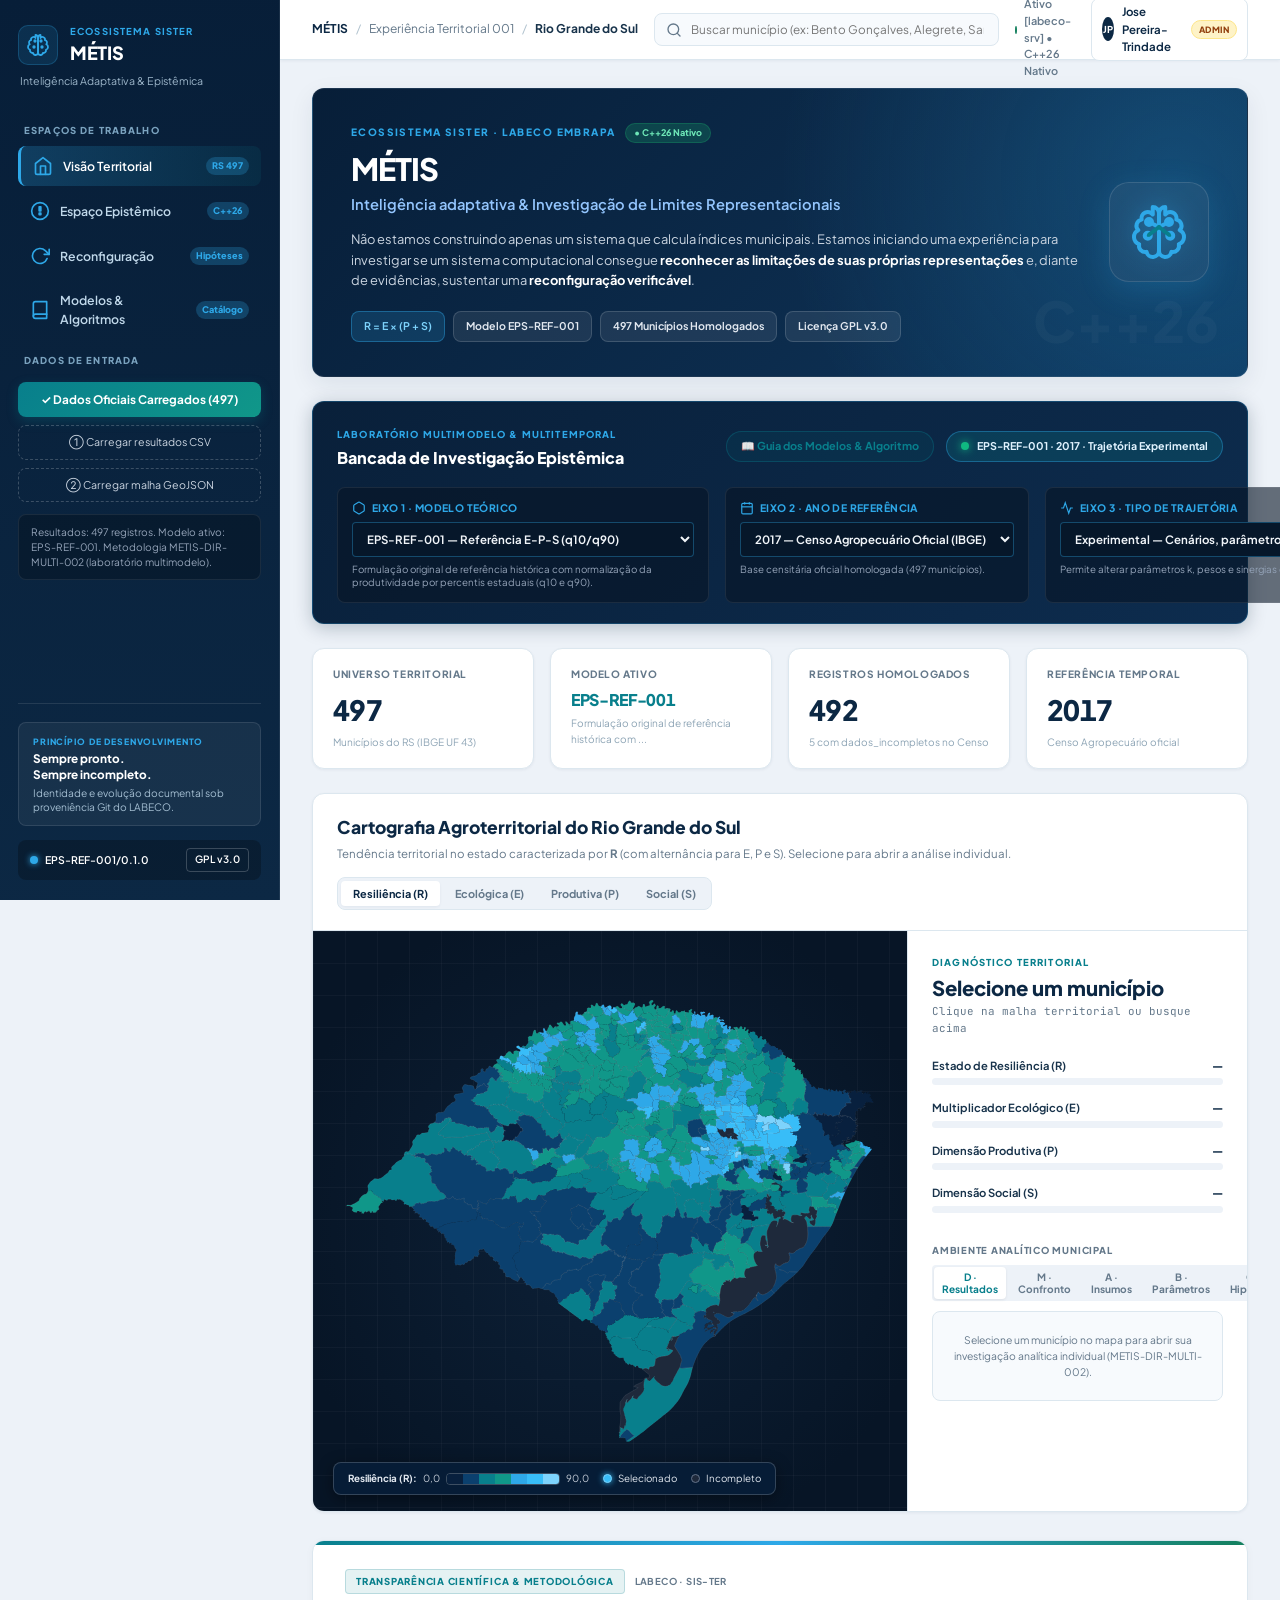
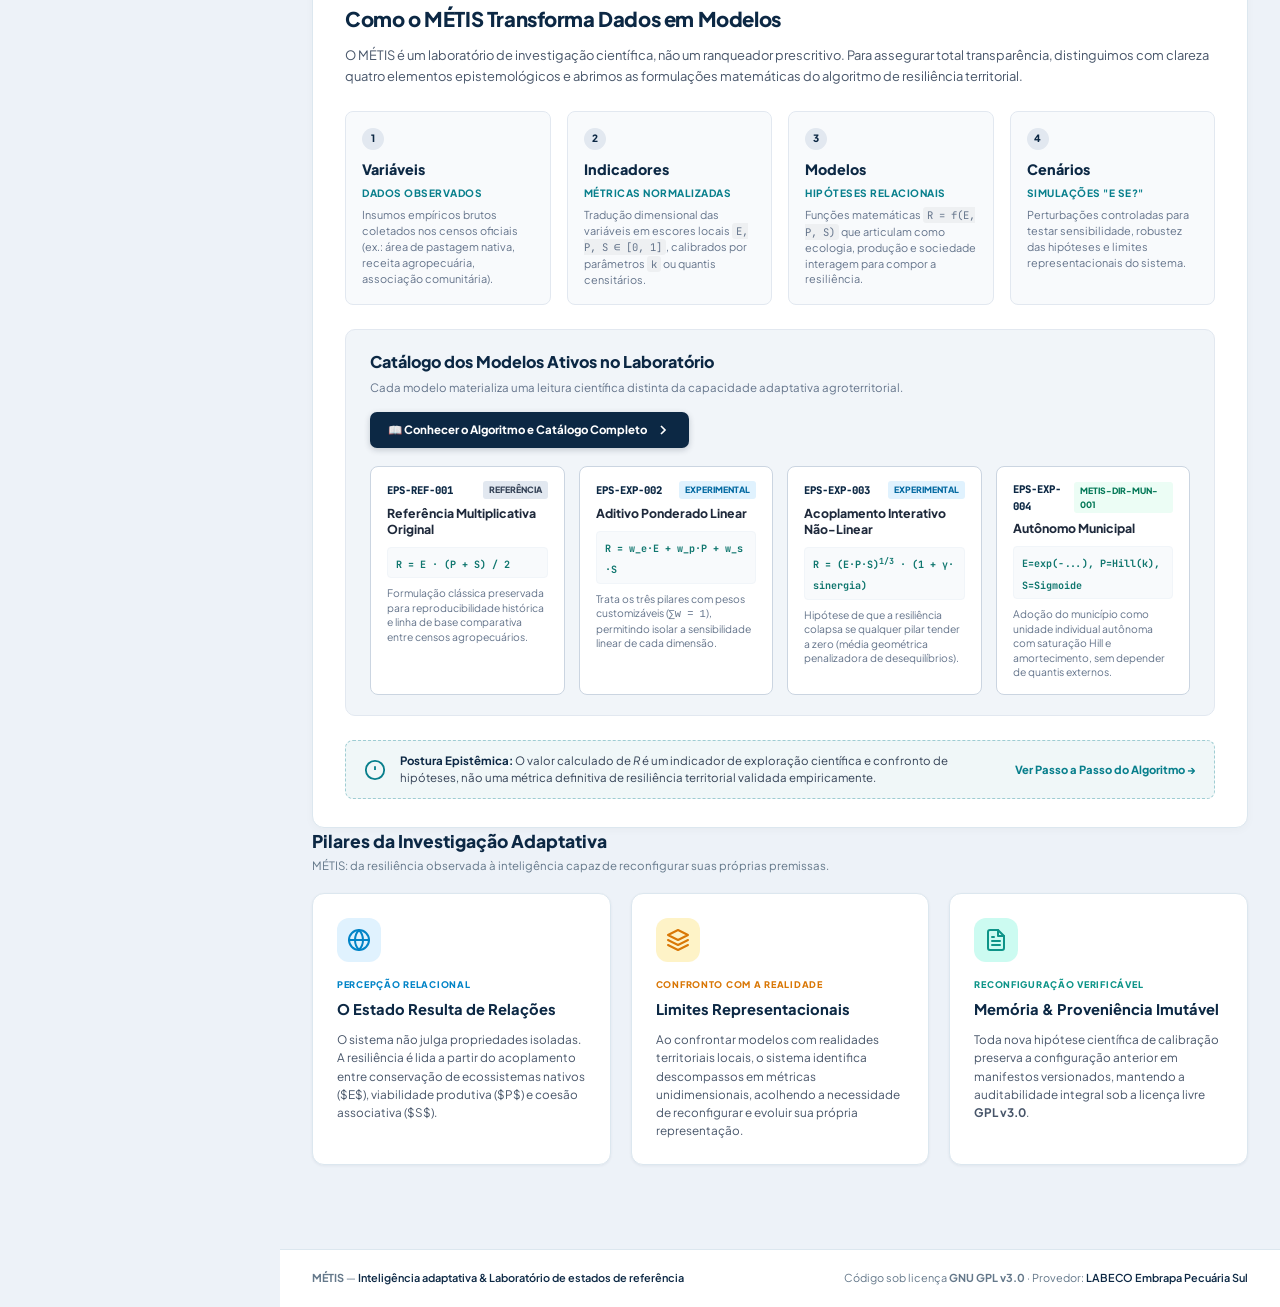
==== web/index.html @ dec1caca "feat(docs): adicionar pagina de transparencia algoritmica e card inferior de modelos" ====
<!doctype html>
<html lang="pt-BR">
<head>
  <meta charset="utf-8"/>
  <meta name="viewport" content="width=device-width, initial-scale=1"/>
  <meta name="theme-color" content="#071e38"/>
  <meta name="description" content="MÉTIS — Inteligência adaptativa: laboratório territorial e investigação de limites representacionais"/>
  <title>MÉTIS · Inteligência Adaptativa &amp; Laboratório Territorial</title>
  <link rel="stylesheet" href="style.css"/>
</head>
<body>
<div class="shell">
  <!-- SIDEBAR IDENTIDADE MORFO / SISTER-GIT -->
  <aside class="sidebar">
    <a class="brand" href="#/" aria-label="MÉTIS Início">
      <div class="brand-logo-wrap">
        <!-- ÍCONE CÉREBRO (BRAIN) -->
        <svg viewBox="0 0 24 24" fill="none" stroke="currentColor" stroke-width="1.8" stroke-linecap="round" stroke-linejoin="round" aria-hidden="true">
          <path d="M9.5 2A2.5 2.5 0 0 1 12 4.5v15a2.5 2.5 0 0 1-4.96.44 2.5 2.5 0 0 1-2.96-3.08 3 3 0 0 1-.34-5.58 2.5 2.5 0 0 1 1.32-4.24 2.5 2.5 0 0 1 4.44-2.04z"/>
          <path d="M14.5 2A2.5 2.5 0 0 0 12 4.5v15a2.5 2.5 0 0 0 4.96.44 2.5 2.5 0 0 0 2.96-3.08 3 3 0 0 0 .34-5.58 2.5 2.5 0 0 0-1.32-4.24 2.5 2.5 0 0 0-4.44-2.04z"/>
          <circle cx="9" cy="8" r="0.75" fill="currentColor"/>
          <circle cx="15" cy="8" r="0.75" fill="currentColor"/>
          <circle cx="8" cy="14" r="0.75" fill="currentColor"/>
          <circle cx="16" cy="14" r="0.75" fill="currentColor"/>
        </svg>
      </div>
      <div class="brand-words">
        <span>Ecossistema SisTer</span>
        <strong>MÉTIS</strong>
      </div>
    </a>
    <p class="sidebar-subtitle">Inteligência Adaptativa &amp; Epistêmica</p>

    <div class="navlabel">ESPAÇOS DE TRABALHO</div>
    <nav id="sidebarNav" aria-label="Navegação">
      <a class="nav-item active" href="#inicio">
        <span class="navico">
          <svg viewBox="0 0 24 24" fill="none" stroke="currentColor" stroke-width="2" stroke-linecap="round" stroke-linejoin="round">
            <path d="M3 9l9-7 9 7v11a2 2 0 0 1-2 2H5a2 2 0 0 1-2-2z"/>
            <polyline points="9 22 9 12 15 12 15 22"/>
          </svg>
        </span>
        <span class="navtxt">Visão Territorial</span>
        <span class="navtag">RS 497</span>
      </a>
      <a class="nav-item" href="#pilares">
        <span class="navico">
          <svg viewBox="0 0 24 24" fill="none" stroke="currentColor" stroke-width="2" stroke-linecap="round" stroke-linejoin="round">
            <path d="M12 2a10 10 0 1 0 10 10A10 10 0 0 0 12 2zm1 14.5h-2v-2h2zm0-4.5h-2V7h2z"/>
          </svg>
        </span>
        <span class="navtxt">Espaço Epistêmico</span>
        <span class="navtag">C++26</span>
      </a>
      <a class="nav-item" href="#reconfiguracao">
        <span class="navico">
          <svg viewBox="0 0 24 24" fill="none" stroke="currentColor" stroke-width="2" stroke-linecap="round" stroke-linejoin="round">
            <polyline points="23 4 23 10 17 10"/>
            <path d="M20.49 15a9 9 0 1 1-2.12-9.36L23 10"/>
          </svg>
        </span>
        <span class="navtxt">Reconfiguração</span>
        <span class="navtag">Hipóteses</span>
      </a>
      <a class="nav-item" href="modelos.html">
        <span class="navico">
          <svg viewBox="0 0 24 24" fill="none" stroke="currentColor" stroke-width="2" stroke-linecap="round" stroke-linejoin="round">
            <path d="M4 19.5A2.5 2.5 0 0 1 6.5 17H20"/>
            <path d="M6.5 2H20v20H6.5A2.5 2.5 0 0 1 4 19.5v-15A2.5 2.5 0 0 1 6.5 2z"/>
          </svg>
        </span>
        <span class="navtxt">Modelos &amp; Algoritmos</span>
        <span class="navtag">Catálogo</span>
      </a>
    </nav>

    <div class="navlabel">DADOS DE ENTRADA</div>
    <div class="sidebar-data-actions">
      <button id="btn-quick-load" class="btn-sidebar-quick" type="button">
        ⚡ Carregar dados oficiais (RS 497)
      </button>
      <label class="file-upload-btn" for="file-scores">
        ① Carregar resultados CSV
        <input id="file-scores" type="file" accept=".csv,text/csv"/>
      </label>
      <label class="file-upload-btn" for="file-geo">
        ② Carregar malha GeoJSON
        <input id="file-geo" type="file" accept=".geojson,.json,application/json"/>
      </label>
      <div class="source-status-box" id="source-state">
        Aguardando carregamento de dados...
      </div>
    </div>

    <div class="sidebar-bottom">
      <div class="side-note">
        <small>PRINCÍPIO DE DESENVOLVIMENTO</small>
        <strong>Sempre pronto.<br>Sempre incompleto.</strong>
        <p>Identidade e evolução documental sob proveniência Git do LABECO.</p>
      </div>

      <div class="sidebar-auth">
        <div class="auth-badge-status">
          <span class="dot-auth"></span>
          <span>EPS-REF-001/0.1.0</span>
        </div>
        <span class="btn-auth-action">GPL v3.0</span>
      </div>
    </div>
  </aside>

  <!-- WORKSPACE PRINCIPAL -->
  <div class="workspace">
    <!-- TOPBAR ESTILO SISTER-GIT -->
    <header class="topbar">
      <div class="crumb">
        <span class="crumb-root">MÉTIS</span>
        <span class="crumb-slash">/</span>
        <span>Experiência Territorial 001</span>
        <span class="crumb-slash">/</span>
        <strong>Rio Grande do Sul</strong>
      </div>

      <div class="topbar-search">
        <span class="search-icon">
          <svg viewBox="0 0 24 24" width="16" height="16" fill="none" stroke="currentColor" stroke-width="2" stroke-linecap="round" stroke-linejoin="round">
            <circle cx="11" cy="11" r="8"/>
            <line x1="21" y1="21" x2="16.65" y2="16.65"/>
          </svg>
        </span>
        <input type="text" id="search-input" placeholder="Buscar município (ex: Bento Gonçalves, Alegrete, Santa Maria)..." autocomplete="off"/>
      </div>

      <div class="topbar-right">
        <div class="top-status">
          <span class="status-pulse"></span>
          <span>Servidor Ativo [labeco-srv] • C++26 Nativo</span>
        </div>

        <div class="user-badge-top">
          <span class="user-avatar-tiny">JP</span>
          <span class="topbar-user-name">Jose Pereira-Trindade</span>
          <span class="user-role-pill">ADMIN</span>
        </div>
      </div>
    </header>

    <!-- CONTEÚDO PRINCIPAL -->
    <main id="app">
      <!-- HERO BANNER SISTER-GIT -->
      <section class="hero-editorial">
        <div class="hero-left">
          <div class="hero-kicker-bar">
            <span class="hero-kicker">ECOSSISTEMA SISTER · LABECO EMBRAPA</span>
            <span class="hero-tag">• C++26 Nativo</span>
          </div>
          <h1 class="hero-title">MÉTIS</h1>
          <div class="hero-subtitle">Inteligência adaptativa &amp; Investigação de Limites Representacionais</div>
          <p class="hero-desc">
            Não estamos construindo apenas um sistema que calcula índices municipais. Estamos iniciando uma experiência para investigar se um sistema computacional consegue <strong>reconhecer as limitações de suas próprias representações</strong> e, diante de evidências, sustentar uma <strong>reconfiguração verificável</strong>.
          </p>
          <div class="hero-pills">
            <span class="hero-pill accent">R = E × (P + S)</span>
            <span class="hero-pill">Modelo EPS-REF-001</span>
            <span class="hero-pill">497 Municípios Homologados</span>
            <span class="hero-pill">Licença GPL v3.0</span>
          </div>
        </div>

        <!-- GRÁFICO CÉREBRO GLOW -->
        <div class="hero-right-brain" title="MÉTIS: Inteligência prática e adaptativa">
          <svg viewBox="0 0 24 24" fill="none" stroke="currentColor" stroke-width="1.6" stroke-linecap="round" stroke-linejoin="round">
            <path d="M9.5 2A2.5 2.5 0 0 1 12 4.5v15a2.5 2.5 0 0 1-4.96.44 2.5 2.5 0 0 1-2.96-3.08 3 3 0 0 1-.34-5.58 2.5 2.5 0 0 1 1.32-4.24 2.5 2.5 0 0 1 4.44-2.04z"/>
            <path d="M14.5 2A2.5 2.5 0 0 0 12 4.5v15a2.5 2.5 0 0 0 4.96.44 2.5 2.5 0 0 0 2.96-3.08 3 3 0 0 0 .34-5.58 2.5 2.5 0 0 0-1.32-4.24 2.5 2.5 0 0 0-4.44-2.04z"/>
            <circle cx="8" cy="8" r="1.2" fill="#2ea8e8"/>
            <circle cx="16" cy="8" r="1.2" fill="#2ea8e8"/>
            <circle cx="7.5" cy="13.5" r="1.2" fill="#087f8c"/>
            <circle cx="16.5" cy="13.5" r="1.2" fill="#087f8c"/>
            <line x1="8" y1="8" x2="12" y2="10" stroke="#2ea8e8" stroke-dasharray="1 1"/>
            <line x1="16" y1="8" x2="12" y2="10" stroke="#2ea8e8" stroke-dasharray="1 1"/>
            <line x1="12" y1="10" x2="7.5" y2="13.5" stroke="#087f8c" stroke-dasharray="1 1"/>
            <line x1="12" y1="10" x2="16.5" y2="13.5" stroke="#087f8c" stroke-dasharray="1 1"/>
          </svg>
        </div>
      </section>

      <!-- BANCADA EPISTÊMICA TRIAXIAL (METIS-DIR-MULTI-002) -->
      <section class="triaxial-bench-card" aria-label="Controles Epistêmicos do Laboratório">
        <div class="triaxial-header">
          <div class="triaxial-titles">
            <span class="triaxial-kicker">LABORATÓRIO MULTIMODELO &amp; MULTITEMPORAL</span>
            <h3>Bancada de Investigação Epistêmica</h3>
          </div>
          <div class="triaxial-header-actions">
            <a href="modelos.html" class="triaxial-model-link" title="Consultar formulação matemática e hipóteses detalhadas dos modelos">
              <span>📖 Guia dos Modelos &amp; Algoritmo</span>
            </a>
            <div class="active-config-pill" id="active-config-badge">
              <span class="pulse-green"></span>
              <strong id="badge-config-summary">EPS-REF-001 · 2017 · Trajetória Experimental</strong>
            </div>
          </div>
        </div>

        <div class="triaxial-controls-grid">
          <!-- EIXO 1: MODELO -->
          <div class="triaxial-field">
            <label for="select-model" class="triaxial-label">
              <svg width="14" height="14" viewBox="0 0 24 24" fill="none" stroke="currentColor" stroke-width="2"><path d="M21 16V8a2 2 0 0 0-1-1.73l-7-4a2 2 0 0 0-2 0l-7 4A2 2 0 0 0 3 8v8a2 2 0 0 0 1 1.73l7 4a2 2 0 0 0 2 0l7-4A2 2 0 0 0 21 16z"/></svg>
              <span>Eixo 1 · Modelo Teórico</span>
            </label>
            <select id="select-model" class="triaxial-select">
              <option value="EPS-REF-001" selected>EPS-REF-001 — Referência E-P-S (q10/q90)</option>
              <option value="EPS-EXP-002">EPS-EXP-002 — Aditivo Ponderado Linear</option>
              <option value="EPS-EXP-003">EPS-EXP-003 — Interativo (Acoplamento Não-Linear)</option>
              <option value="EPS-EXP-004">EPS-EXP-004 — Autônomo Municipal (DIR-MUN-001)</option>
            </select>
            <span class="triaxial-hint" id="model-hypothesis-hint">Formulação original E–P–S preservada para reprodução e confronto.</span>
          </div>

          <!-- EIXO 2: ANO -->
          <div class="triaxial-field">
            <label for="select-year" class="triaxial-label">
              <svg width="14" height="14" viewBox="0 0 24 24" fill="none" stroke="currentColor" stroke-width="2"><rect x="3" y="4" width="18" height="18" rx="2" ry="2"/><line x1="16" y1="2" x2="16" y2="6"/><line x1="8" y1="2" x2="8" y2="6"/><line x1="3" y1="10" x2="21" y2="10"/></svg>
              <span>Eixo 2 · Ano de Referência</span>
            </label>
            <select id="select-year" class="triaxial-select">
              <option value="2017" selected>2017 — Censo Agropecuário Oficial (IBGE)</option>
              <option value="2006" disabled>2006 — Série Histórica (Em homologação)</option>
            </select>
            <span class="triaxial-hint">Base censitária oficial homologada (497 municípios).</span>
          </div>

          <!-- EIXO 3: TRAJETÓRIA -->
          <div class="triaxial-field">
            <label for="select-trajectory" class="triaxial-label">
              <svg width="14" height="14" viewBox="0 0 24 24" fill="none" stroke="currentColor" stroke-width="2"><polyline points="22 12 18 12 15 21 9 3 6 12 2 12"/></svg>
              <span>Eixo 3 · Tipo de Trajetória</span>
            </label>
            <select id="select-trajectory" class="triaxial-select">
              <option value="experimental" selected>Experimental — Cenários, parâmetros e sensibilidade</option>
              <option value="historica">Histórica — Leitura estrita de dados consolidados</option>
            </select>
            <span class="triaxial-hint" id="trajectory-hint">Permite alterar parâmetros k, pesos e sinergias em tempo real.</span>
          </div>
        </div>
      </section>

      <!-- STAT CARDS (METIS-DIR-MULTI-002) -->
      <section class="statgrid" aria-label="Indicadores metodológicos gerais">
        <article class="stat-card">
          <span class="stat-card-label">Universo Territorial</span>
          <strong class="stat-card-value" id="metric-total">497</strong>
          <span class="stat-card-meta">Municípios do RS (IBGE UF 43)</span>
        </article>
        <article class="stat-card">
          <span class="stat-card-label">Modelo Ativo</span>
          <strong class="stat-card-value" id="metric-unit" style="color: var(--teal); font-size: 1.15rem;">EPS-REF-001</strong>
          <span class="stat-card-meta" id="metric-model-sub">Referência histórica E-P-S</span>
        </article>
        <article class="stat-card">
          <span class="stat-card-label">Registros Homologados</span>
          <strong class="stat-card-value" id="metric-valid">492</strong>
          <span class="stat-card-meta">5 com dados_incompletos no Censo</span>
        </article>
        <article class="stat-card">
          <span class="stat-card-label">Referência Temporal</span>
          <strong class="stat-card-value" id="metric-year">2017</strong>
          <span class="stat-card-meta">Censo Agropecuário oficial</span>
        </article>
      </section>

      <!-- CARTOGRAFIA E DETALHAMENTO -->
      <section class="cartography-card" id="inicio">
        <div class="card-header-bar">
          <div class="card-header-titles">
            <h2>Cartografia Agroterritorial do Rio Grande do Sul</h2>
            <p>Tendência territorial no estado caracterizada por <strong>R</strong> (com alternância para E, P e S). Selecione para abrir a análise individual.</p>
          </div>
          <div class="layer-buttons" role="group" aria-label="Camada territorial de tendência">
            <button class="layer-btn selected" data-layer="resiliencia" title="Estado de Resiliência Experimental R = E(P+S)">Resiliência (R)</button>
            <button class="layer-btn" data-layer="ecologica" title="Multiplicador Ecológico E">Ecológica (E)</button>
            <button class="layer-btn" data-layer="produtiva" title="Densidade Produtiva P(k)">Produtiva (P)</button>
            <button class="layer-btn" data-layer="social" title="Dimensão Social S">Social (S)</button>
          </div>
        </div>

        <div class="cartography-body">
          <div class="map-view-container">
            <button id="btn-reset-zoom" class="map-reset-zoom-btn" style="display: none;" title="Restaurar visão estadual do Rio Grande do Sul">
              <svg viewBox="0 0 24 24" width="14" height="14" fill="none" stroke="currentColor" stroke-width="2.2" stroke-linecap="round" stroke-linejoin="round" aria-hidden="true">
                <polyline points="1 4 1 10 7 10"></polyline>
                <path d="M3.51 15a9 9 0 1 0 2.13-9.36L1 10"></path>
              </svg>
              <span>↺ Visão Estadual</span>
            </button>
            <svg id="map" viewBox="0 0 740 590" preserveAspectRatio="xMidYMid meet" aria-label="Mapa dos municípios do RS"></svg>
            <div id="map-placeholder" class="map-empty-state">
              <svg viewBox="0 0 24 24" fill="none" stroke="currentColor" stroke-width="1.5">
                <polygon points="1 6 1 22 8 18 16 22 23 18 23 2 16 6 8 2 1 6"/>
                <line x1="8" y1="2" x2="8" y2="18"/>
                <line x1="16" y1="6" x2="16" y2="22"/>
              </svg>
              <strong>Carregando malha territorial...</strong>
              <span>Clique no botão lateral para carregar os 497 municípios.</span>
            </div>
            <div class="map-legend-overlay" id="legend"></div>
          </div>

          <!-- DETALHAMENTO LATERAL -->
          <aside class="municipio-side-panel">
            <div class="side-panel-eyebrow">DIAGNÓSTICO TERRITORIAL</div>
            <h3 class="side-panel-name" id="detail-name">Selecione um município</h3>
            <div class="side-panel-code" id="detail-code">Clique na malha territorial ou busque acima</div>
            <div id="status-alert" class="status-alert" style="display: none;"></div>

            <div class="breakdown-list" id="breakdown-list">
              <div class="breakdown-item">
                <div class="breakdown-item-header">
                  <span class="breakdown-item-label">Estado de Resiliência (R)</span>
                  <span class="breakdown-item-val" id="detail-r">—</span>
                </div>
                <div class="breakdown-bar">
                  <div class="breakdown-bar-fill" id="bar-r" style="width: 0%; background: #087f8c;"></div>
                </div>
              </div>

              <div class="breakdown-item">
                <div class="breakdown-item-header">
                  <span class="breakdown-item-label">Multiplicador Ecológico (E)</span>
                  <span class="breakdown-item-val" id="detail-e">—</span>
                </div>
                <div class="breakdown-bar">
                  <div class="breakdown-bar-fill" id="bar-e" style="width: 0%; background: #14805e;"></div>
                </div>
              </div>

              <div class="breakdown-item">
                <div class="breakdown-item-header">
                  <span class="breakdown-item-label">Dimensão Produtiva (P)</span>
                  <span class="breakdown-item-val" id="detail-p">—</span>
                </div>
                <div class="breakdown-bar">
                  <div class="breakdown-bar-fill" id="bar-p" style="width: 0%; background: #f59e0b;"></div>
                </div>
              </div>

              <div class="breakdown-item">
                <div class="breakdown-item-header">
                  <span class="breakdown-item-label">Dimensão Social (S)</span>
                  <span class="breakdown-item-val" id="detail-s">—</span>
                </div>
                <div class="breakdown-bar">
                  <div class="breakdown-bar-fill" id="bar-s" style="width: 0%; background: #2ea8e8;"></div>
                </div>
              </div>
            </div>

            <!-- AMBIENTE ANALÍTICO MUNICIPAL EM 4 ÁREAS (METIS-DIR-MUN-001) -->
            <div class="comp-section">
              <div class="comp-section-header">
                <span class="comp-section-title">AMBIENTE ANALÍTICO MUNICIPAL</span>
                <div class="comp-tabs" id="comp-tabs">
                  <button class="comp-tab-btn active" data-area="D" title="Área D: Resultados e Decomposição">D · Resultados</button>
                  <button class="comp-tab-btn" data-area="M" title="Confronto Direto de Modelos para o Município">M · Confronto</button>
                  <button class="comp-tab-btn" data-area="A" title="Área A: Observações do Município">A · Insumos</button>
                  <button class="comp-tab-btn" data-area="B" title="Área B: Parametrização Experimental">B · Parâmetros</button>
                  <button class="comp-tab-btn" data-area="C" title="Área C: Hipótese Relacional">C · Hipótese</button>
                </div>
              </div>

              <div id="comp-detail-box" class="comp-detail-box">
                <p class="comp-empty-hint">Selecione um município no mapa para abrir sua investigação analítica individual (METIS-DIR-MUN-001).</p>
              </div>
            </div>
          </aside>
        </div>
      </section>

      <!-- CARD INFERIOR: TRANSPARÊNCIA DOS MODELOS E DO ALGORITMO -->
      <section class="transparency-card" id="modelos-algoritmo" aria-label="Transparência Metodológica e Algorítmica">
        <div class="transparency-header">
          <div class="transparency-kicker-row">
            <span class="transparency-badge">TRANSPARÊNCIA CIENTÍFICA &amp; METODOLÓGICA</span>
            <span class="transparency-tag">LABECO · SIS-TER</span>
          </div>
          <h2 class="transparency-title">Como o MÉTIS Transforma Dados em Modelos</h2>
          <p class="transparency-desc">
            O MÉTIS é um laboratório de investigação científica, não um ranqueador prescritivo. Para assegurar total transparência, distinguimos com clareza quatro elementos epistemológicos e abrimos as formulações matemáticas do algoritmo de resiliência territorial.
          </p>
        </div>

        <!-- OS 4 ELEMENTOS CONCEITUAIS -->
        <div class="transparency-four-elements">
          <div class="elem-box">
            <span class="elem-num">1</span>
            <strong class="elem-name">Variáveis</strong>
            <span class="elem-role">Dados Observados</span>
            <p>Insumos empíricos brutos coletados nos censos oficiais (ex.: área de pastagem nativa, receita agropecuária, associação comunitária).</p>
          </div>
          <div class="elem-box">
            <span class="elem-num">2</span>
            <strong class="elem-name">Indicadores</strong>
            <span class="elem-role">Métricas Normalizadas</span>
            <p>Tradução dimensional das variáveis em escores locais <code>E, P, S ∈ [0, 1]</code>, calibrados por parâmetros <code>k</code> ou quantis censitários.</p>
          </div>
          <div class="elem-box">
            <span class="elem-num">3</span>
            <strong class="elem-name">Modelos</strong>
            <span class="elem-role">Hipóteses Relacionais</span>
            <p>Funções matemáticas <code>R = f(E, P, S)</code> que articulam como ecologia, produção e sociedade interagem para compor a resiliência.</p>
          </div>
          <div class="elem-box">
            <span class="elem-num">4</span>
            <strong class="elem-name">Cenários</strong>
            <span class="elem-role">Simulações "E Se?"</span>
            <p>Perturbações controladas para testar sensibilidade, robustez das hipóteses e limites representacionais do sistema.</p>
          </div>
        </div>

        <!-- RESUMO DOS 4 MODELOS DISPONÍVEIS -->
        <div class="transparency-models-overview">
          <div class="overview-head">
            <div>
              <h3>Catálogo dos Modelos Ativos no Laboratório</h3>
              <p>Cada modelo materializa uma leitura científica distinta da capacidade adaptativa agroterritorial.</p>
            </div>
            <a href="modelos.html" class="btn-goto-models">
              <span>📖 Conhecer o Algoritmo e Catálogo Completo</span>
              <svg width="16" height="16" viewBox="0 0 24 24" fill="none" stroke="currentColor" stroke-width="2.5"><polyline points="9 18 15 12 9 6"/></svg>
            </a>
          </div>

          <div class="models-mini-grid">
            <div class="mini-model-card">
              <div class="mini-model-header">
                <span class="mini-model-code">EPS-REF-001</span>
                <span class="mini-model-badge ref">Referência</span>
              </div>
              <h4>Referência Multiplicativa Original</h4>
              <div class="mini-model-formula"><code>R = E · (P + S) / 2</code></div>
              <p>Formulação clássica preservada para reproducibilidade histórica e linha de base comparativa entre censos agropecuários.</p>
            </div>

            <div class="mini-model-card">
              <div class="mini-model-header">
                <span class="mini-model-code">EPS-EXP-002</span>
                <span class="mini-model-badge exp">Experimental</span>
              </div>
              <h4>Aditivo Ponderado Linear</h4>
              <div class="mini-model-formula"><code>R = w_e·E + w_p·P + w_s·S</code></div>
              <p>Trata os três pilares com pesos customizáveis (<code>∑w = 1</code>), permitindo isolar a sensibilidade linear de cada dimensão.</p>
            </div>

            <div class="mini-model-card">
              <div class="mini-model-header">
                <span class="mini-model-code">EPS-EXP-003</span>
                <span class="mini-model-badge exp">Experimental</span>
              </div>
              <h4>Acoplamento Interativo Não-Linear</h4>
              <div class="mini-model-formula"><code>R = (E·P·S)<sup>1/3</sup> · (1 + γ·sinergia)</code></div>
              <p>Hipótese de que a resiliência colapsa se qualquer pilar tender a zero (média geométrica penalizadora de desequilíbrios).</p>
            </div>

            <div class="mini-model-card">
              <div class="mini-model-header">
                <span class="mini-model-code">EPS-EXP-004</span>
                <span class="mini-model-badge mun">METIS-DIR-MUN-001</span>
              </div>
              <h4>Autônomo Municipal</h4>
              <div class="mini-model-formula"><code>E=exp(-...), P=Hill(k), S=Sigmoide</code></div>
              <p>Adoção do município como unidade individual autônoma com saturação Hill e amortecimento, sem depender de quantis externos.</p>
            </div>
          </div>
        </div>

        <div class="transparency-footer-banner">
          <div class="banner-icon">
            <svg width="22" height="22" viewBox="0 0 24 24" fill="none" stroke="currentColor" stroke-width="2"><circle cx="12" cy="12" r="10"/><line x1="12" y1="8" x2="12" y2="12"/><line x1="12" y1="16" x2="12.01" y2="16"/></svg>
          </div>
          <div class="banner-text">
            <strong>Postura Epistêmica:</strong> O valor calculado de <em>R</em> é um indicador de exploração científica e confronto de hipóteses, não uma métrica definitiva de resiliência territorial validada empiricamente.
          </div>
          <a href="modelos.html#algoritmo" class="banner-action-link">Ver Passo a Passo do Algoritmo →</a>
        </div>
      </section>

      <!-- PILARES DO MÉTIS (ESTILO SISTER-GIT) -->
      <section id="pilares">
        <div class="section-head-bar">
          <div>
            <h2 class="section-title">Pilares da Investigação Adaptativa</h2>
            <p class="section-sub">MÉTIS: da resiliência observada à inteligência capaz de reconfigurar suas próprias premissas.</p>
          </div>
        </div>

        <div class="pillars-grid">
          <article class="pillar-card">
            <div class="pillar-icon-box blue">
              <svg viewBox="0 0 24 24" fill="none" stroke="currentColor" stroke-width="2" stroke-linecap="round" stroke-linejoin="round">
                <circle cx="12" cy="12" r="10"/>
                <path d="M12 2a14.5 14.5 0 0 0 0 20 14.5 14.5 0 0 0 0-20"/>
                <path d="M2 12h20"/>
              </svg>
            </div>
            <div class="pillar-tag blue">PERCEPÇÃO RELACIONAL</div>
            <h3>O Estado Resulta de Relações</h3>
            <p>
              O sistema não julga propriedades isoladas. A resiliência é lida a partir do acoplamento entre conservação de ecossistemas nativos ($E$), viabilidade produtiva ($P$) e coesão associativa ($S$).
            </p>
          </article>

          <article class="pillar-card" id="reconfiguracao">
            <div class="pillar-icon-box amber">
              <svg viewBox="0 0 24 24" fill="none" stroke="currentColor" stroke-width="2" stroke-linecap="round" stroke-linejoin="round">
                <polygon points="12 2 2 7 12 12 22 7 12 2"/>
                <polyline points="2 17 12 22 22 17"/>
                <polyline points="2 12 12 17 22 12"/>
              </svg>
            </div>
            <div class="pillar-tag amber">CONFRONTO COM A REALIDADE</div>
            <h3>Limites Representacionais</h3>
            <p>
              Ao confrontar modelos com realidades territoriais locais, o sistema identifica descompassos em métricas unidimensionais, acolhendo a necessidade de reconfigurar e evoluir sua própria representação.
            </p>
          </article>

          <article class="pillar-card">
            <div class="pillar-icon-box teal">
              <svg viewBox="0 0 24 24" fill="none" stroke="currentColor" stroke-width="2" stroke-linecap="round" stroke-linejoin="round">
                <path d="M14 2H6a2 2 0 0 0-2 2v16a2 2 0 0 0 2 2h12a2 2 0 0 0 2-2V8z"/>
                <polyline points="14 2 14 8 20 8"/>
                <line x1="16" y1="13" x2="8" y2="13"/>
                <line x1="16" y1="17" x2="8" y2="17"/>
                <polyline points="10 9 9 9 8 9"/>
              </svg>
            </div>
            <div class="pillar-tag teal">RECONFIGURAÇÃO VERIFICÁVEL</div>
            <h3>Memória &amp; Proveniência Imutável</h3>
            <p>
              Toda nova hipótese científica de calibração preserva a configuração anterior em manifestos versionados, mantendo a auditabilidade integral sob a licença livre <strong>GPL v3.0</strong>.
            </p>
          </article>
        </div>
      </section>
    </main>

    <!-- FOOTER SISTER-GIT -->
    <footer class="app-footer">
      <div>
        <strong>MÉTIS</strong> — <em>Inteligência adaptativa &amp; Laboratório de estados de referência</em>
      </div>
      <div>
        Código sob licença <strong>GNU GPL v3.0</strong> · Provedor: <em>LABECO Embrapa Pecuária Sul</em>
      </div>
    </footer>
  </div>
</div>

<script src="app.js"></script>
</body>
</html>
---- web/style.css ----
/* MÉTIS — Inteligência adaptativa | Identidade Visual SisTer-Git / MORFO */
@import url('https://fonts.googleapis.com/css2?family=Inter:wght@400;500;600;700&family=Plus+Jakarta+Sans:wght@500;600;700;800;900&family=JetBrains+Mono:wght@400;500;600&display=swap');

:root {
  --dark: #071e38;
  --navy: #0c2844;
  --navy-deep: #091a2f;
  --ink: #18334b;
  --muted: #64788a;
  --line: #dce7ef;
  --blue: #1a7dc4;
  --sky: #2ea8e8;
  --teal: #087f8c;
  --green: #14805e;
  --amber: #f59e0b;
  --bg: #edf2f8;
  --surface: #ffffff;
  --surface-alt: #f7fafd;
  --surface-hover: #f0f6fa;
  --shadow-sm: 0 1px 3px rgba(12, 40, 68, 0.06);
  --shadow-md: 0 8px 24px rgba(12, 40, 68, 0.08);
  --shadow-lg: 0 16px 40px rgba(7, 30, 56, 0.16);
  --font-sans: 'Plus Jakarta Sans', 'Inter', system-ui, -apple-system, sans-serif;
  --font-mono: 'JetBrains Mono', ui-monospace, SFMono-Regular, monospace;
  --radius-sm: 4px;
  --radius-md: 8px;
  --radius-lg: 12px;
  --radius-xl: 16px;
}

* {
  box-sizing: border-box;
}

html, body {
  margin: 0;
  padding: 0;
  background-color: var(--bg);
  color: var(--ink);
  font-family: var(--font-sans);
  font-size: 14px;
  line-height: 1.55;
  -webkit-font-smoothing: antialiased;
}

button, input, select, textarea {
  font-family: inherit;
  font-size: inherit;
}

a {
  color: var(--blue);
  text-decoration: none;
}
a:hover {
  text-decoration: underline;
}

/* SHELL E SIDEBAR */
.shell {
  display: grid;
  grid-template-columns: 280px minmax(0, 1fr);
  min-height: 100vh;
}

.sidebar {
  position: sticky;
  top: 0;
  height: 100vh;
  display: flex;
  flex-direction: column;
  padding: 24px 18px 20px;
  background: linear-gradient(175deg, var(--dark), var(--navy));
  color: #fff;
  overflow-y: auto;
  border-right: 1px solid rgba(255, 255, 255, 0.08);
  z-index: 40;
}

.brand {
  display: flex;
  align-items: center;
  gap: 12px;
  color: #fff;
  text-decoration: none;
  margin-bottom: 6px;
}
.brand:hover {
  text-decoration: none;
}

.brand-logo-wrap {
  width: 40px;
  height: 40px;
  border-radius: 10px;
  background: rgba(46, 168, 232, 0.12);
  border: 1px solid rgba(46, 168, 232, 0.25);
  display: flex;
  align-items: center;
  justify-content: center;
  color: var(--sky);
  flex-shrink: 0;
}
.brand-logo-wrap svg {
  width: 24px;
  height: 24px;
}

.brand-words {
  display: flex;
  flex-direction: column;
}
.brand-words span {
  font-size: 0.68rem;
  font-weight: 750;
  letter-spacing: 0.12em;
  text-transform: uppercase;
  color: var(--sky);
}
.brand-words strong {
  font-size: 1.3rem;
  font-weight: 850;
  letter-spacing: -0.02em;
  color: #fff;
}

.sidebar-subtitle {
  margin: 0 0 20px 0;
  font-size: 0.76rem;
  color: #9cb5c9;
  padding-left: 2px;
}

.navlabel {
  font-size: 0.68rem;
  letter-spacing: 0.12em;
  font-weight: 800;
  color: #7ba3bf;
  margin: 14px 6px 8px;
  text-transform: uppercase;
}

#sidebarNav {
  display: flex;
  flex-direction: column;
  gap: 5px;
}

.nav-item {
  display: flex;
  align-items: center;
  gap: 10px;
  padding: 10px 12px;
  color: #c0d8ea;
  border-radius: var(--radius-md);
  font-weight: 600;
  font-size: 0.88rem;
  transition: all 0.15s ease;
  cursor: pointer;
  border: none;
  background: transparent;
  width: 100%;
  text-align: left;
}
.nav-item:hover {
  background: rgba(255, 255, 255, 0.08);
  color: #fff;
  text-decoration: none;
}
.nav-item.active {
  background: linear-gradient(90deg, rgba(46, 168, 232, 0.22), rgba(8, 127, 140, 0.12));
  color: #fff;
  border-left: 3px solid var(--sky);
}

.navico {
  display: inline-flex;
  align-items: center;
  justify-content: center;
  width: 20px;
  height: 20px;
  flex-shrink: 0;
  color: var(--sky);
}
.navico svg {
  width: 100%;
  height: 100%;
}
.nav-item:hover .navico {
  color: #fff;
}
.nav-item.active .navico {
  color: var(--sky);
}

.navtxt {
  flex: 1;
}

.navtag {
  font-size: 0.65rem;
  font-weight: 800;
  background: rgba(46, 168, 232, 0.25);
  color: var(--sky);
  padding: 2px 6px;
  border-radius: 10px;
}

.sidebar-data-actions {
  display: flex;
  flex-direction: column;
  gap: 8px;
  margin-top: 6px;
}

.btn-sidebar-quick {
  width: 100%;
  display: flex;
  align-items: center;
  justify-content: center;
  gap: 8px;
  padding: 10px 14px;
  background: linear-gradient(135deg, var(--teal), #109789);
  color: #fff;
  border: none;
  border-radius: var(--radius-md);
  font-weight: 700;
  font-size: 0.84rem;
  box-shadow: 0 4px 12px rgba(8, 127, 140, 0.3);
  transition: transform 0.15s ease, box-shadow 0.15s ease;
  cursor: pointer;
}
.btn-sidebar-quick:hover {
  transform: translateY(-1px);
  box-shadow: 0 6px 16px rgba(8, 127, 140, 0.4);
}
.btn-sidebar-quick:disabled {
  opacity: 0.75;
  cursor: not-allowed;
  transform: none;
}

.file-upload-btn {
  display: block;
  padding: 8px 12px;
  border: 1px dashed rgba(255, 255, 255, 0.2);
  border-radius: var(--radius-md);
  font-size: 0.76rem;
  color: #cbd5e1;
  cursor: pointer;
  text-align: center;
  transition: all 0.15s ease;
}
.file-upload-btn:hover {
  background: rgba(255, 255, 255, 0.08);
  border-color: var(--sky);
  color: #fff;
}
.file-upload-btn input {
  position: absolute;
  opacity: 0;
  width: 1px;
  height: 1px;
}

.source-status-box {
  background: rgba(0, 0, 0, 0.25);
  border: 1px solid rgba(255, 255, 255, 0.08);
  border-radius: var(--radius-md);
  padding: 10px 12px;
  font-size: 0.73rem;
  color: #94a3b8;
  line-height: 1.45;
  margin-top: 4px;
}

.sidebar-bottom {
  margin-top: auto;
  padding-top: 18px;
  border-top: 1px solid rgba(255, 255, 255, 0.1);
}

.side-note {
  background: rgba(255, 255, 255, 0.05);
  border: 1px solid rgba(255, 255, 255, 0.1);
  border-radius: var(--radius-md);
  padding: 12px 14px;
  margin-bottom: 14px;
}
.side-note small {
  display: block;
  font-size: 0.62rem;
  font-weight: 800;
  letter-spacing: 0.1em;
  color: var(--sky);
  text-transform: uppercase;
}
.side-note strong {
  display: block;
  font-size: 0.84rem;
  font-weight: 750;
  color: #fff;
  margin: 3px 0 4px;
  line-height: 1.3;
}
.side-note p {
  margin: 0;
  font-size: 0.73rem;
  color: #a4bed2;
  line-height: 1.35;
}

.sidebar-auth {
  display: flex;
  align-items: center;
  justify-content: space-between;
  gap: 8px;
  background: rgba(0, 0, 0, 0.25);
  border-radius: var(--radius-md);
  padding: 8px 12px;
}
.auth-badge-status {
  display: flex;
  align-items: center;
  gap: 7px;
  font-size: 0.75rem;
  font-weight: 600;
}
.dot-auth {
  width: 8px;
  height: 8px;
  border-radius: 50%;
  background: #2ea8e8;
  box-shadow: 0 0 6px #2ea8e8;
}
.btn-auth-action {
  background: transparent;
  border: 1px solid rgba(255, 255, 255, 0.2);
  color: #fff;
  border-radius: var(--radius-sm);
  padding: 3px 8px;
  font-size: 0.72rem;
  font-weight: 600;
  cursor: pointer;
}

/* TOPBAR */
.workspace {
  display: flex;
  flex-direction: column;
  min-width: 0;
  background-color: var(--bg);
}

.topbar {
  background: var(--surface);
  border-bottom: 1px solid var(--line);
  height: 60px;
  padding: 0 32px;
  display: flex;
  align-items: center;
  justify-content: space-between;
  gap: 16px;
  position: sticky;
  top: 0;
  z-index: 30;
  box-shadow: var(--shadow-sm);
}

.crumb {
  display: flex;
  align-items: center;
  gap: 8px;
  font-size: 0.86rem;
  color: var(--muted);
  white-space: nowrap;
}
.crumb-root {
  font-weight: 700;
  color: var(--navy);
}
.crumb-slash {
  color: #b0c2ce;
}
.crumb strong {
  color: var(--ink);
  font-weight: 700;
}

.topbar-search {
  position: relative;
  max-width: 440px;
  width: 100%;
}
.topbar-search input {
  width: 100%;
  padding: 8px 14px 8px 36px;
  border: 1px solid var(--line);
  border-radius: var(--radius-md);
  background: var(--surface-alt);
  color: var(--ink);
  outline: none;
  font-size: 0.84rem;
  transition: all 0.15s ease;
}
.topbar-search input:focus {
  border-color: var(--blue);
  background: #fff;
  box-shadow: 0 0 0 3px rgba(26, 125, 196, 0.15);
}
.search-icon {
  position: absolute;
  left: 12px;
  top: 50%;
  transform: translateY(-50%);
  color: var(--muted);
  pointer-events: none;
  display: flex;
  align-items: center;
}

.topbar-right {
  display: flex;
  align-items: center;
  gap: 14px;
}

.top-status {
  display: flex;
  align-items: center;
  gap: 7px;
  font-size: 0.78rem;
  font-weight: 600;
  color: var(--muted);
}
.status-pulse {
  width: 8px;
  height: 8px;
  border-radius: 50%;
  background: var(--green);
  box-shadow: 0 0 0 0 rgba(20, 128, 94, 0.5);
  animation: pulse-green 2s infinite;
}
@keyframes pulse-green {
  0% { box-shadow: 0 0 0 0 rgba(20, 128, 94, 0.5); }
  70% { box-shadow: 0 0 0 6px rgba(20, 128, 94, 0); }
  100% { box-shadow: 0 0 0 0 rgba(20, 128, 94, 0); }
}

.user-badge-top {
  display: flex;
  align-items: center;
  gap: 8px;
  background: #fff;
  border: 1px solid var(--line);
  padding: 4px 10px;
  border-radius: var(--radius-md);
}
.user-avatar-tiny {
  width: 24px;
  height: 24px;
  border-radius: 50%;
  background: var(--navy);
  color: #fff;
  display: inline-flex;
  align-items: center;
  justify-content: center;
  font-size: 0.68rem;
  font-weight: 750;
}
.topbar-user-name {
  font-size: 0.82rem;
  font-weight: 650;
  color: var(--navy);
}
.user-role-pill {
  font-size: 0.62rem;
  font-weight: 800;
  letter-spacing: 0.05em;
  padding: 2px 7px;
  border-radius: 999px;
  text-transform: uppercase;
  background: #fef3c7;
  color: #92400e;
  border: 1px solid #fde68a;
}

/* MAIN CONTENT */
main#app {
  flex: 1;
  padding: 28px 32px 50px;
  max-width: 1440px;
  width: 100%;
  margin: 0 auto;
}

/* HERO BANNER EDITORIAL */
.hero-editorial {
  background: radial-gradient(circle at 92% 30%, rgba(46, 168, 232, 0.22), transparent 28rem),
              linear-gradient(135deg, #071e38 0%, #0c2c4d 60%, #0d385f 100%);
  color: #fff;
  border-radius: var(--radius-lg);
  padding: 34px 38px;
  margin-bottom: 24px;
  box-shadow: var(--shadow-md);
  position: relative;
  overflow: hidden;
  border: 1px solid rgba(255, 255, 255, 0.08);
  display: flex;
  align-items: center;
  justify-content: space-between;
  gap: 24px;
}

.hero-editorial::after {
  content: "C++26";
  position: absolute;
  right: 28px;
  bottom: 12px;
  font-size: 4rem;
  font-weight: 900;
  color: rgba(255, 255, 255, 0.03);
  pointer-events: none;
}

.hero-left {
  max-width: 820px;
}

.hero-kicker-bar {
  display: flex;
  align-items: center;
  gap: 10px;
  margin-bottom: 8px;
}
.hero-kicker {
  font-size: 0.72rem;
  font-weight: 800;
  letter-spacing: 0.14em;
  color: var(--sky);
  text-transform: uppercase;
}
.hero-tag {
  font-size: 0.65rem;
  font-weight: 750;
  padding: 2px 8px;
  background: rgba(20, 128, 94, 0.35);
  color: #6ee7b7;
  border-radius: 12px;
  border: 1px solid rgba(20, 128, 94, 0.5);
}

.hero-title {
  font-size: 2.2rem;
  font-weight: 850;
  letter-spacing: -0.03em;
  margin: 0 0 6px;
  color: #fff;
  line-height: 1.15;
}

.hero-subtitle {
  font-size: 1.05rem;
  font-weight: 600;
  color: #93c5fd;
  margin: 0 0 14px;
}

.hero-desc {
  color: #cbd5e1;
  font-size: 0.92rem;
  line-height: 1.6;
  margin: 0 0 20px;
}
.hero-desc strong {
  color: #fff;
}

.hero-pills {
  display: flex;
  flex-wrap: wrap;
  gap: 8px;
}
.hero-pill {
  display: inline-flex;
  align-items: center;
  gap: 6px;
  background: rgba(255, 255, 255, 0.08);
  border: 1px solid rgba(255, 255, 255, 0.15);
  padding: 6px 12px;
  border-radius: var(--radius-md);
  font-size: 0.76rem;
  font-weight: 650;
  color: #e2e8f0;
}
.hero-pill.accent {
  background: rgba(46, 168, 232, 0.18);
  border-color: rgba(46, 168, 232, 0.4);
  color: #7dd3fc;
}

.hero-right-brain {
  width: 100px;
  height: 100px;
  background: rgba(255, 255, 255, 0.05);
  border: 1px solid rgba(255, 255, 255, 0.12);
  border-radius: 20px;
  display: flex;
  align-items: center;
  justify-content: center;
  color: var(--sky);
  box-shadow: 0 8px 32px rgba(46, 168, 232, 0.2);
  flex-shrink: 0;
  position: relative;
}
.hero-right-brain svg {
  width: 60px;
  height: 60px;
  filter: drop-shadow(0 0 12px rgba(46, 168, 232, 0.4));
}

/* STATS GRID */
.statgrid {
  display: grid;
  grid-template-columns: repeat(4, 1fr);
  gap: 16px;
  margin-bottom: 24px;
}

.stat-card {
  background: var(--surface);
  border: 1px solid var(--line);
  border-radius: var(--radius-lg);
  padding: 18px 20px;
  display: flex;
  flex-direction: column;
  box-shadow: var(--shadow-sm);
  transition: transform 0.15s ease, box-shadow 0.15s ease;
}
.stat-card:hover {
  transform: translateY(-2px);
  box-shadow: var(--shadow-md);
}
.stat-card-label {
  font-size: 0.72rem;
  color: var(--muted);
  text-transform: uppercase;
  font-weight: 750;
  letter-spacing: 0.06em;
}
.stat-card-value {
  font-size: 2rem;
  font-weight: 850;
  color: var(--navy);
  margin: 6px 0 3px;
  letter-spacing: -0.02em;
  font-variant-numeric: tabular-nums;
}
.stat-card-meta {
  font-size: 0.72rem;
  color: #8da4b5;
}

/* PAINEL CARTOGRÁFICO & DETALHES */
.cartography-card {
  background: var(--surface);
  border: 1px solid var(--line);
  border-radius: var(--radius-lg);
  box-shadow: var(--shadow-sm);
  overflow: hidden;
  margin-bottom: 28px;
}

.card-header-bar {
  padding: 20px 24px;
  display: flex;
  align-items: center;
  justify-content: space-between;
  border-bottom: 1px solid var(--line);
  flex-wrap: wrap;
  gap: 14px;
}
.card-header-titles h2 {
  font-size: 1.25rem;
  font-weight: 800;
  color: var(--navy);
  margin: 0 0 4px;
}
.card-header-titles p {
  margin: 0;
  font-size: 0.82rem;
  color: var(--muted);
}

.layer-buttons {
  display: flex;
  background: var(--bg);
  border: 1px solid var(--line);
  border-radius: var(--radius-md);
  padding: 3px;
  gap: 3px;
}
.layer-btn {
  background: transparent;
  border: none;
  padding: 6px 12px;
  font-size: 0.78rem;
  font-weight: 700;
  color: var(--muted);
  border-radius: var(--radius-sm);
  cursor: pointer;
  transition: all 0.15s ease;
}
.layer-btn:hover {
  color: var(--navy);
}
.layer-btn.selected {
  background: #fff;
  color: var(--navy);
  box-shadow: var(--shadow-sm);
}

.cartography-body {
  display: grid;
  grid-template-columns: minmax(0, 1fr) 340px;
  min-height: 580px;
}

.map-view-container {
  position: relative;
  background: radial-gradient(circle at 50% 50%, #0d2138 0%, #071526 80%);
  display: flex;
  align-items: center;
  justify-content: center;
  overflow: hidden;
}
.map-view-container::before {
  content: '';
  position: absolute;
  inset: 0;
  background-image: linear-gradient(rgba(255, 255, 255, 0.03) 1px, transparent 1px),
                    linear-gradient(90deg, rgba(255, 255, 255, 0.03) 1px, transparent 1px);
  background-size: 32px 32px;
}

#map {
  width: 100%;
  height: 570px;
  position: relative;
  z-index: 2;
}

.directive-badge-top {
  display: inline-flex;
  align-items: center;
  gap: 6px;
  background: rgba(8, 127, 140, 0.12);
  border: 1px solid rgba(8, 127, 140, 0.35);
  color: var(--teal);
  padding: 4px 10px;
  border-radius: 999px;
  font-size: 0.72rem;
  font-weight: 750;
  letter-spacing: 0.04em;
}
.directive-dot {
  width: 7px;
  height: 7px;
  border-radius: 50%;
  background: var(--teal);
  box-shadow: 0 0 6px var(--teal);
}

.map-municipality {
  stroke: rgba(255, 255, 255, 0.15);
  stroke-width: 0.55;
  cursor: pointer;
  transition: fill 0.2s ease, stroke 0.15s ease, stroke-width 0.15s ease;
  vector-effect: non-scaling-stroke;
}
.map-municipality:hover {
  stroke: #ffffff;
  stroke-width: 1.8;
  filter: brightness(1.28);
}
.map-municipality.active {
  stroke: #38bdf8 !important;
  stroke-width: 2.8;
  filter: drop-shadow(0 0 10px #38bdf8) brightness(1.35);
}
.map-municipality.incomplete {
  fill: #1e293b !important;
  stroke: #334155;
  stroke-width: 0.45;
}

.map-empty-state {
  position: absolute;
  z-index: 5;
  display: flex;
  flex-direction: column;
  align-items: center;
  gap: 12px;
  color: #94a3b8;
  text-align: center;
  padding: 24px;
}
.map-empty-state.is-hidden,
.map-empty-state[hidden],
[hidden] {
  display: none !important;
}
.map-empty-state svg {
  width: 56px;
  height: 56px;
  color: var(--sky);
  opacity: 0.8;
}
.map-empty-state strong {
  font-size: 1.1rem;
  color: #f1f5f9;
}
.map-empty-state span {
  font-size: 0.82rem;
  max-width: 280px;
}

.map-legend-overlay {
  position: absolute;
  left: 20px;
  bottom: 16px;
  background: rgba(7, 30, 56, 0.92);
  backdrop-filter: blur(10px);
  border: 1px solid rgba(255, 255, 255, 0.18);
  border-radius: var(--radius-md);
  padding: 8px 14px;
  font-size: 0.74rem;
  color: #e2e8f0;
  display: flex;
  align-items: center;
  gap: 14px;
  z-index: 10;
  box-shadow: 0 4px 16px rgba(0, 0, 0, 0.4);
}
.legend-item {
  display: flex;
  align-items: center;
  gap: 6px;
  font-size: 0.7rem;
}
.legend-dot {
  width: 9px;
  height: 9px;
  border-radius: 50%;
  display: inline-block;
}
.legend-dot.active {
  background: #38bdf8;
  border: 1px solid #7dd3fc;
  box-shadow: 0 0 6px #38bdf8;
}
.legend-dot.incomplete {
  background: #1e293b;
  border: 1px solid #64748b;
}

.swatch-group {
  display: inline-flex;
  align-items: center;
  border-radius: 4px;
  overflow: hidden;
  border: 1px solid rgba(255, 255, 255, 0.22);
}
.swatch {
  width: 16px;
  height: 10px;
  display: inline-block;
}

/* CONTROLE DE PARÂMETRO EXPERIMENTAL (ÁREA B) */
.param-control-group {
  display: flex;
  flex-direction: column;
  gap: 6px;
  background: #ffffff;
  border: 1px solid var(--line);
  padding: 10px 12px;
  border-radius: var(--radius-sm);
  margin-top: 6px;
}
.param-control-header {
  display: flex;
  justify-content: space-between;
  align-items: center;
  font-size: 0.74rem;
}
.param-control-header strong {
  color: var(--navy);
}
.param-input-wrap {
  display: flex;
  align-items: center;
  gap: 10px;
}
.param-slider {
  flex: 1;
  accent-color: var(--teal);
  cursor: pointer;
}
.param-val-input {
  width: 80px;
  padding: 4px 6px;
  border: 1px solid var(--line);
  border-radius: 4px;
  font-size: 0.76rem;
  font-weight: 750;
  text-align: right;
  font-variant-numeric: tabular-nums;
  color: var(--navy);
  background: #f8fafc;
}

/* DETALHES LATERAIS DO MUNICÍPIO */
.municipio-side-panel {
  border-left: 1px solid var(--line);
  padding: 24px;
  background: var(--surface);
  display: flex;
  flex-direction: column;
}

.side-panel-eyebrow {
  font-size: 0.68rem;
  font-weight: 800;
  letter-spacing: 0.12em;
  color: var(--teal);
  text-transform: uppercase;
}

.side-panel-name {
  font-size: 1.45rem;
  font-weight: 850;
  color: var(--navy);
  margin: 6px 0 2px;
  line-height: 1.25;
}

.side-panel-code {
  font-size: 0.78rem;
  color: var(--muted);
  font-family: var(--font-mono);
  margin-bottom: 20px;
}

.breakdown-list {
  display: flex;
  flex-direction: column;
  gap: 14px;
  margin-bottom: 24px;
}

.breakdown-item {
  display: flex;
  flex-direction: column;
  gap: 4px;
}
.breakdown-item-header {
  display: flex;
  align-items: center;
  justify-content: space-between;
  font-size: 0.8rem;
}
.breakdown-item-label {
  font-weight: 650;
  color: var(--ink);
}
.breakdown-item-val {
  font-weight: 800;
  font-variant-numeric: tabular-nums;
  color: var(--navy);
}
.breakdown-bar {
  width: 100%;
  height: 7px;
  background: var(--bg);
  border-radius: 10px;
  overflow: hidden;
}
.breakdown-bar-fill {
  height: 100%;
  border-radius: 10px;
  transition: width 0.3s ease;
}

/* BOTÃO DE RESET DO ZOOM ESTADUAL */
.map-reset-zoom-btn {
  position: absolute;
  top: 16px;
  right: 16px;
  background: rgba(7, 30, 56, 0.88);
  backdrop-filter: blur(8px);
  border: 1px solid rgba(255, 255, 255, 0.2);
  color: #ffffff;
  font-size: 0.76rem;
  font-weight: 650;
  padding: 6px 12px;
  border-radius: var(--radius-md);
  cursor: pointer;
  display: inline-flex;
  align-items: center;
  gap: 6px;
  z-index: 10;
  box-shadow: 0 4px 12px rgba(0, 0, 0, 0.25);
  transition: all 0.2s ease;
}
.map-reset-zoom-btn:hover {
  background: var(--teal);
  color: #ffffff;
  border-color: var(--teal);
  transform: translateY(-1px);
}
.map-reset-zoom-btn svg {
  color: var(--sky);
}

/* ALERTA DE STATUS (DADOS INCOMPLETOS) */
.status-alert {
  background: #fef2f2;
  border: 1px solid #fecaca;
  color: #991b1b;
  border-radius: var(--radius-sm);
  padding: 8px 10px;
  font-size: 0.74rem;
  line-height: 1.35;
  margin-bottom: 14px;
}

/* EXPLORADOR DE COMPONENTES MODULAR */
.comp-section {
  display: flex;
  flex-direction: column;
  gap: 10px;
  margin-top: 6px;
}
.comp-section-header {
  display: flex;
  align-items: center;
  justify-content: space-between;
  gap: 8px;
  flex-wrap: wrap;
}
.comp-section-title {
  font-size: 0.68rem;
  font-weight: 800;
  letter-spacing: 0.08em;
  color: var(--muted);
  text-transform: uppercase;
}
.comp-tabs {
  display: flex;
  gap: 4px;
  background: var(--bg);
  padding: 2px;
  border-radius: var(--radius-sm);
}
.comp-tab-btn {
  background: none;
  border: none;
  padding: 4px 8px;
  font-size: 0.72rem;
  font-weight: 700;
  color: var(--muted);
  border-radius: 4px;
  cursor: pointer;
  transition: all 0.15s ease;
}
.comp-tab-btn:hover {
  color: var(--ink);
}
.comp-tab-btn.active {
  background: var(--surface);
  color: var(--teal);
  box-shadow: 0 1px 3px rgba(0, 0, 0, 0.08);
}

.comp-detail-box {
  background: var(--surface-alt);
  border: 1px solid var(--line);
  border-radius: var(--radius-md);
  padding: 12px 14px;
  display: flex;
  flex-direction: column;
  gap: 10px;
  font-size: 0.76rem;
}
.comp-empty-hint {
  color: var(--muted);
  font-size: 0.74rem;
  margin: 8px 0;
  text-align: center;
}
.comp-title-bar {
  display: flex;
  align-items: center;
  justify-content: space-between;
  border-bottom: 1px solid var(--line);
  padding-bottom: 6px;
}
.comp-title-bar strong {
  color: var(--navy);
  font-size: 0.8rem;
}
.comp-title-bar span.score-tag {
  background: var(--navy);
  color: #ffffff;
  padding: 2px 7px;
  border-radius: 4px;
  font-weight: 750;
  font-variant-numeric: tabular-nums;
  font-size: 0.72rem;
}

.comp-table {
  width: 100%;
  border-collapse: collapse;
  font-size: 0.74rem;
}
.comp-table th, .comp-table td {
  padding: 5px 6px;
  text-align: left;
}
.comp-table tr {
  border-bottom: 1px dashed var(--line);
}
.comp-table tr:last-child {
  border-bottom: none;
}
.comp-table td.val {
  text-align: right;
  font-weight: 700;
  color: var(--navy);
  font-variant-numeric: tabular-nums;
}

.comp-formula-box {
  background: #f1f5f9;
  border-left: 3px solid var(--teal);
  padding: 6px 10px;
  font-family: var(--font-mono);
  font-size: 0.7rem;
  color: #334155;
  border-radius: 0 4px 4px 0;
  overflow-x: auto;
}

.comp-note-box {
  background: #eff6ff;
  border: 1px solid #bfdbfe;
  color: #1e40af;
  border-radius: 4px;
  padding: 6px 9px;
  font-size: 0.72rem;
  line-height: 1.35;
}
.comp-note-box.warning {
  background: #fefce8;
  border-color: #fef08a;
  color: #854d0e;
}

.comp-provenance-box {
  font-size: 0.68rem;
  color: var(--muted);
  display: flex;
  align-items: center;
  gap: 5px;
  padding-top: 4px;
  border-top: 1px solid var(--line);
}

/* PILARES EPISTÊMICOS (ESTILO SISTER-GIT) */
.section-head-bar {
  display: flex;
  align-items: center;
  justify-content: space-between;
  margin-bottom: 18px;
}
.section-title {
  font-size: 1.25rem;
  font-weight: 800;
  color: var(--navy);
  margin: 0;
}
.section-sub {
  font-size: 0.82rem;
  color: var(--muted);
  margin: 2px 0 0;
}

.pillars-grid {
  display: grid;
  grid-template-columns: repeat(3, 1fr);
  gap: 20px;
  margin-bottom: 34px;
}

.pillar-card {
  background: var(--surface);
  border: 1px solid var(--line);
  border-radius: var(--radius-lg);
  padding: 24px;
  box-shadow: var(--shadow-sm);
  display: flex;
  flex-direction: column;
  transition: all 0.2s ease;
}
.pillar-card:hover {
  transform: translateY(-2px);
  box-shadow: var(--shadow-md);
  border-color: #b8cddb;
}

.pillar-icon-box {
  width: 44px;
  height: 44px;
  border-radius: 12px;
  display: flex;
  align-items: center;
  justify-content: center;
  margin-bottom: 16px;
}
.pillar-icon-box.blue {
  background: #e0f2fe;
  color: #0284c7;
}
.pillar-icon-box.teal {
  background: #ccfbf1;
  color: #0d9488;
}
.pillar-icon-box.amber {
  background: #fef3c7;
  color: #d97706;
}
.pillar-icon-box svg {
  width: 24px;
  height: 24px;
}

.pillar-tag {
  font-size: 0.65rem;
  font-weight: 800;
  letter-spacing: 0.08em;
  text-transform: uppercase;
  margin-bottom: 6px;
}
.pillar-tag.blue { color: #0284c7; }
.pillar-tag.teal { color: #0d9488; }
.pillar-tag.amber { color: #d97706; }

.pillar-card h3 {
  font-size: 1.05rem;
  font-weight: 750;
  color: var(--navy);
  margin: 0 0 10px;
}
.pillar-card p {
  margin: 0;
  font-size: 0.84rem;
  color: #475569;
  line-height: 1.55;
}

/* FOOTER */
.app-footer {
  padding: 20px 32px;
  border-top: 1px solid var(--line);
  background: var(--surface);
  display: flex;
  align-items: center;
  justify-content: space-between;
  font-size: 0.78rem;
  color: var(--muted);
}
.app-footer em {
  font-style: normal;
  color: var(--navy);
  font-weight: 600;
}

/* BANCADA EPISTÊMICA TRIAXIAL (METIS-DIR-MULTI-002) */
.triaxial-bench-card {
  background: linear-gradient(135deg, #09203a 0%, #0d2c4e 100%);
  border: 1px solid rgba(46, 168, 232, 0.25);
  border-radius: var(--radius-lg);
  padding: 20px 24px;
  margin-bottom: 24px;
  box-shadow: 0 4px 18px rgba(7, 30, 56, 0.25);
  color: #fff;
}
.triaxial-header {
  display: flex;
  align-items: center;
  justify-content: space-between;
  margin-bottom: 16px;
  flex-wrap: wrap;
  gap: 12px;
}
.triaxial-kicker {
  font-size: 0.68rem;
  font-weight: 800;
  letter-spacing: 0.12em;
  color: var(--sky);
  text-transform: uppercase;
}
.triaxial-titles h3 {
  font-size: 1.15rem;
  font-weight: 800;
  color: #fff;
  margin: 3px 0 0;
}
.active-config-pill {
  display: inline-flex;
  align-items: center;
  gap: 8px;
  background: rgba(8, 127, 140, 0.25);
  border: 1px solid rgba(46, 168, 232, 0.4);
  padding: 6px 14px;
  border-radius: 999px;
  font-size: 0.76rem;
  color: #e0f2fe;
}
.pulse-green {
  width: 8px;
  height: 8px;
  border-radius: 50%;
  background: #10b981;
  box-shadow: 0 0 8px #10b981;
}
.triaxial-controls-grid {
  display: grid;
  grid-template-columns: repeat(3, 1fr);
  gap: 16px;
}
.triaxial-field {
  display: flex;
  flex-direction: column;
  gap: 6px;
  background: rgba(7, 21, 38, 0.6);
  border: 1px solid rgba(255, 255, 255, 0.08);
  border-radius: var(--radius-md);
  padding: 12px 14px;
}
.triaxial-label {
  display: flex;
  align-items: center;
  gap: 6px;
  font-size: 0.74rem;
  font-weight: 750;
  color: var(--sky);
  text-transform: uppercase;
  letter-spacing: 0.04em;
}
.triaxial-select {
  background: #06172a;
  border: 1px solid rgba(46, 168, 232, 0.35);
  color: #f1f5f9;
  padding: 8px 10px;
  border-radius: var(--radius-sm);
  font-size: 0.82rem;
  font-weight: 650;
  outline: none;
  cursor: pointer;
  transition: border-color 0.15s ease;
}
.triaxial-select:focus {
  border-color: var(--sky);
  box-shadow: 0 0 0 2px rgba(46, 168, 232, 0.25);
}
.triaxial-hint {
  font-size: 0.70rem;
  color: #94a3b8;
  line-height: 1.35;
}

/* TABELA DE CONFRONTO MULTIMODELO (ÁREA M) */
.confrontation-table {
  width: 100%;
  border-collapse: collapse;
  font-size: 0.74rem;
  margin-top: 10px;
  background: #ffffff;
  border: 1px solid var(--line);
  border-radius: var(--radius-sm);
  overflow: hidden;
}
.confrontation-table th {
  background: #f1f5f9;
  color: var(--navy);
  text-align: left;
  padding: 8px 10px;
  font-weight: 750;
  border-bottom: 1px solid var(--line);
  font-size: 0.70rem;
  text-transform: uppercase;
}
.confrontation-table td {
  padding: 8px 10px;
  border-bottom: 1px solid #f1f5f9;
  color: #334155;
  font-variant-numeric: tabular-nums;
}
.confrontation-table tr.active-model-row {
  background: rgba(46, 168, 232, 0.08);
  font-weight: 700;
}
.confrontation-table tr:hover {
  background: #f8fafc;
}
.confrontation-model-tag {
  font-weight: 800;
  color: var(--navy);
  display: block;
}
.confrontation-sub {
  font-size: 0.65rem;
  color: var(--muted);
}
.confrontation-diff {
  font-size: 0.68rem;
  font-weight: 750;
  padding: 2px 5px;
  border-radius: 4px;
}
.confrontation-diff.pos {
  background: #ecfdf5;
  color: #047857;
}
.confrontation-diff.neg {
  background: #fff1f2;
  color: #be123c;
}
.confrontation-diff.zero {
  background: #f1f5f9;
  color: #64748b;
}

/* ==========================================================================
   CARD INFERIOR: TRANSPARÊNCIA METODOLÓGICA E MODELOS
   ========================================================================== */
.triaxial-header-actions {
  display: flex;
  align-items: center;
  gap: 12px;
  flex-wrap: wrap;
}

.triaxial-model-link {
  display: inline-flex;
  align-items: center;
  gap: 6px;
  background: rgba(8, 127, 140, 0.10);
  border: 1px solid rgba(8, 127, 140, 0.35);
  color: var(--teal);
  text-decoration: none;
  font-size: 0.78rem;
  font-weight: 700;
  padding: 6px 14px;
  border-radius: 999px;
  transition: all 0.18s ease;
}

.triaxial-model-link:hover {
  background: var(--teal);
  color: #ffffff;
  border-color: var(--teal);
  box-shadow: 0 2px 8px rgba(8, 127, 140, 0.25);
  transform: translateY(-1px);
}

.transparency-card {
  background: var(--surface);
  border: 1px solid var(--line);
  border-radius: 12px;
  padding: 28px 32px;
  box-shadow: 0 2px 10px rgba(0, 0, 0, 0.03);
  display: flex;
  flex-direction: column;
  gap: 24px;
  position: relative;
  overflow: hidden;
}

.transparency-card::before {
  content: "";
  position: absolute;
  top: 0;
  left: 0;
  right: 0;
  height: 4px;
  background: linear-gradient(90deg, #087f8c 0%, #2ea8e8 50%, #14805e 100%);
}

.transparency-header {
  display: flex;
  flex-direction: column;
  gap: 10px;
}

.transparency-kicker-row {
  display: flex;
  align-items: center;
  gap: 10px;
}

.transparency-badge {
  display: inline-block;
  font-size: 0.68rem;
  font-weight: 850;
  letter-spacing: 0.08em;
  text-transform: uppercase;
  color: var(--teal);
  background: rgba(8, 127, 140, 0.10);
  padding: 4px 10px;
  border-radius: 4px;
  border: 1px solid rgba(8, 127, 140, 0.20);
}

.transparency-tag {
  font-size: 0.68rem;
  font-weight: 700;
  color: var(--muted);
  letter-spacing: 0.04em;
}

.transparency-title {
  margin: 0;
  font-size: 1.45rem;
  font-weight: 800;
  color: var(--navy);
  letter-spacing: -0.02em;
}

.transparency-desc {
  margin: 0;
  color: #475569;
  font-size: 0.92rem;
  line-height: 1.6;
  max-width: 980px;
}

/* Os 4 Elementos Conceituais */
.transparency-four-elements {
  display: grid;
  grid-template-columns: repeat(4, 1fr);
  gap: 16px;
}

.elem-box {
  background: #f8fafc;
  border: 1px solid #e2e8f0;
  border-radius: 8px;
  padding: 16px;
  display: flex;
  flex-direction: column;
  gap: 6px;
  position: relative;
  transition: all 0.2s ease;
}

.elem-box:hover {
  background: #ffffff;
  border-color: #cbd5e1;
  box-shadow: 0 4px 12px rgba(0, 0, 0, 0.04);
  transform: translateY(-2px);
}

.elem-num {
  width: 22px;
  height: 22px;
  border-radius: 50%;
  background: #e2e8f0;
  color: var(--navy);
  display: flex;
  align-items: center;
  justify-content: center;
  font-size: 0.72rem;
  font-weight: 800;
  margin-bottom: 2px;
}

.elem-name {
  font-size: 1.02rem;
  font-weight: 800;
  color: var(--navy);
}

.elem-role {
  font-size: 0.72rem;
  font-weight: 750;
  color: var(--teal);
  text-transform: uppercase;
  letter-spacing: 0.05em;
}

.elem-box p {
  margin: 0;
  font-size: 0.78rem;
  color: #64748b;
  line-height: 1.45;
}

.elem-box code {
  font-family: var(--font-mono);
  background: rgba(0, 0, 0, 0.04);
  padding: 1px 4px;
  border-radius: 3px;
  font-size: 0.75rem;
}

/* Catálogo de Modelos */
.transparency-models-overview {
  background: #f1f5f9;
  border: 1px solid #e2e8f0;
  border-radius: 10px;
  padding: 20px 24px;
  display: flex;
  flex-direction: column;
  gap: 18px;
}

.overview-head {
  display: flex;
  align-items: center;
  justify-content: space-between;
  flex-wrap: wrap;
  gap: 16px;
}

.overview-head h3 {
  margin: 0 0 4px 0;
  font-size: 1.15rem;
  font-weight: 800;
  color: var(--navy);
}

.overview-head p {
  margin: 0;
  font-size: 0.82rem;
  color: #64748b;
}

.btn-goto-models {
  display: inline-flex;
  align-items: center;
  gap: 8px;
  background: var(--navy);
  color: #ffffff;
  text-decoration: none;
  font-size: 0.82rem;
  font-weight: 750;
  padding: 9px 18px;
  border-radius: 7px;
  transition: all 0.18s ease;
  box-shadow: 0 2px 6px rgba(10, 25, 47, 0.20);
}

.btn-goto-models:hover {
  background: #1e3a5f;
  color: #ffffff;
  box-shadow: 0 4px 12px rgba(10, 25, 47, 0.30);
  transform: translateY(-1px);
}

.models-mini-grid {
  display: grid;
  grid-template-columns: repeat(4, 1fr);
  gap: 14px;
}

.mini-model-card {
  background: #ffffff;
  border: 1px solid #cbd5e1;
  border-radius: 8px;
  padding: 14px 16px;
  display: flex;
  flex-direction: column;
  gap: 6px;
  transition: all 0.18s ease;
}

.mini-model-card:hover {
  border-color: var(--teal);
  box-shadow: 0 4px 12px rgba(8, 127, 140, 0.12);
  transform: translateY(-2px);
}

.mini-model-header {
  display: flex;
  align-items: center;
  justify-content: space-between;
}

.mini-model-code {
  font-family: var(--font-mono);
  font-size: 0.76rem;
  font-weight: 800;
  color: var(--navy);
}

.mini-model-badge {
  font-size: 0.62rem;
  font-weight: 800;
  padding: 2px 6px;
  border-radius: 3px;
  text-transform: uppercase;
}

.mini-model-badge.ref {
  background: #e2e8f0;
  color: #334155;
}

.mini-model-badge.exp {
  background: #e0f2fe;
  color: #0369a1;
}

.mini-model-badge.mun {
  background: #ecfdf5;
  color: #047857;
}

.mini-model-card h4 {
  margin: 0;
  font-size: 0.88rem;
  font-weight: 750;
  color: #1e293b;
  line-height: 1.3;
}

.mini-model-formula {
  background: #f8fafc;
  border: 1px solid #f1f5f9;
  border-radius: 4px;
  padding: 4px 8px;
  margin: 4px 0 2px 0;
}

.mini-model-formula code {
  font-family: var(--font-mono);
  font-size: 0.72rem;
  color: #0f766e;
  font-weight: 700;
  word-break: break-all;
}

.mini-model-card p {
  margin: 0;
  font-size: 0.74rem;
  color: #64748b;
  line-height: 1.4;
}

/* Banner Rodapé do Card */
.transparency-footer-banner {
  background: rgba(8, 127, 140, 0.06);
  border: 1px dashed rgba(8, 127, 140, 0.35);
  border-radius: 8px;
  padding: 12px 18px;
  display: flex;
  align-items: center;
  gap: 14px;
  flex-wrap: wrap;
}

.banner-icon {
  color: var(--teal);
  flex-shrink: 0;
  display: flex;
  align-items: center;
}

.banner-text {
  flex: 1;
  min-width: 280px;
  font-size: 0.82rem;
  color: #334155;
  line-height: 1.45;
}

.banner-text strong {
  color: var(--navy);
}

.banner-action-link {
  font-size: 0.80rem;
  font-weight: 750;
  color: var(--teal);
  text-decoration: none;
  white-space: nowrap;
  display: inline-flex;
  align-items: center;
  gap: 4px;
  transition: color 0.15s ease;
}

.banner-action-link:hover {
  color: #065e68;
  text-decoration: underline;
}

/* RESPONSIVIDADE */
@media (max-width: 1100px) {
  .shell {
    grid-template-columns: 1fr;
  }
  .sidebar {
    height: auto;
    position: relative;
  }
  .cartography-body {
    grid-template-columns: 1fr;
  }
  .municipio-side-panel {
    border-left: none;
    border-top: 1px solid var(--line);
  }
  .statgrid {
    grid-template-columns: repeat(2, 1fr);
  }
  .pillars-grid {
    grid-template-columns: 1fr;
  }
  .transparency-four-elements {
    grid-template-columns: repeat(2, 1fr);
  }
  .models-mini-grid {
    grid-template-columns: repeat(2, 1fr);
  }
}

@media (max-width: 900px) {
  .triaxial-controls-grid {
    grid-template-columns: 1fr;
  }
  .triaxial-header-actions {
    flex-direction: column;
    align-items: flex-start;
  }
}

@media (max-width: 640px) {
  .transparency-card {
    padding: 20px 16px;
  }
  .transparency-four-elements {
    grid-template-columns: 1fr;
  }
  .models-mini-grid {
    grid-template-columns: 1fr;
  }
}
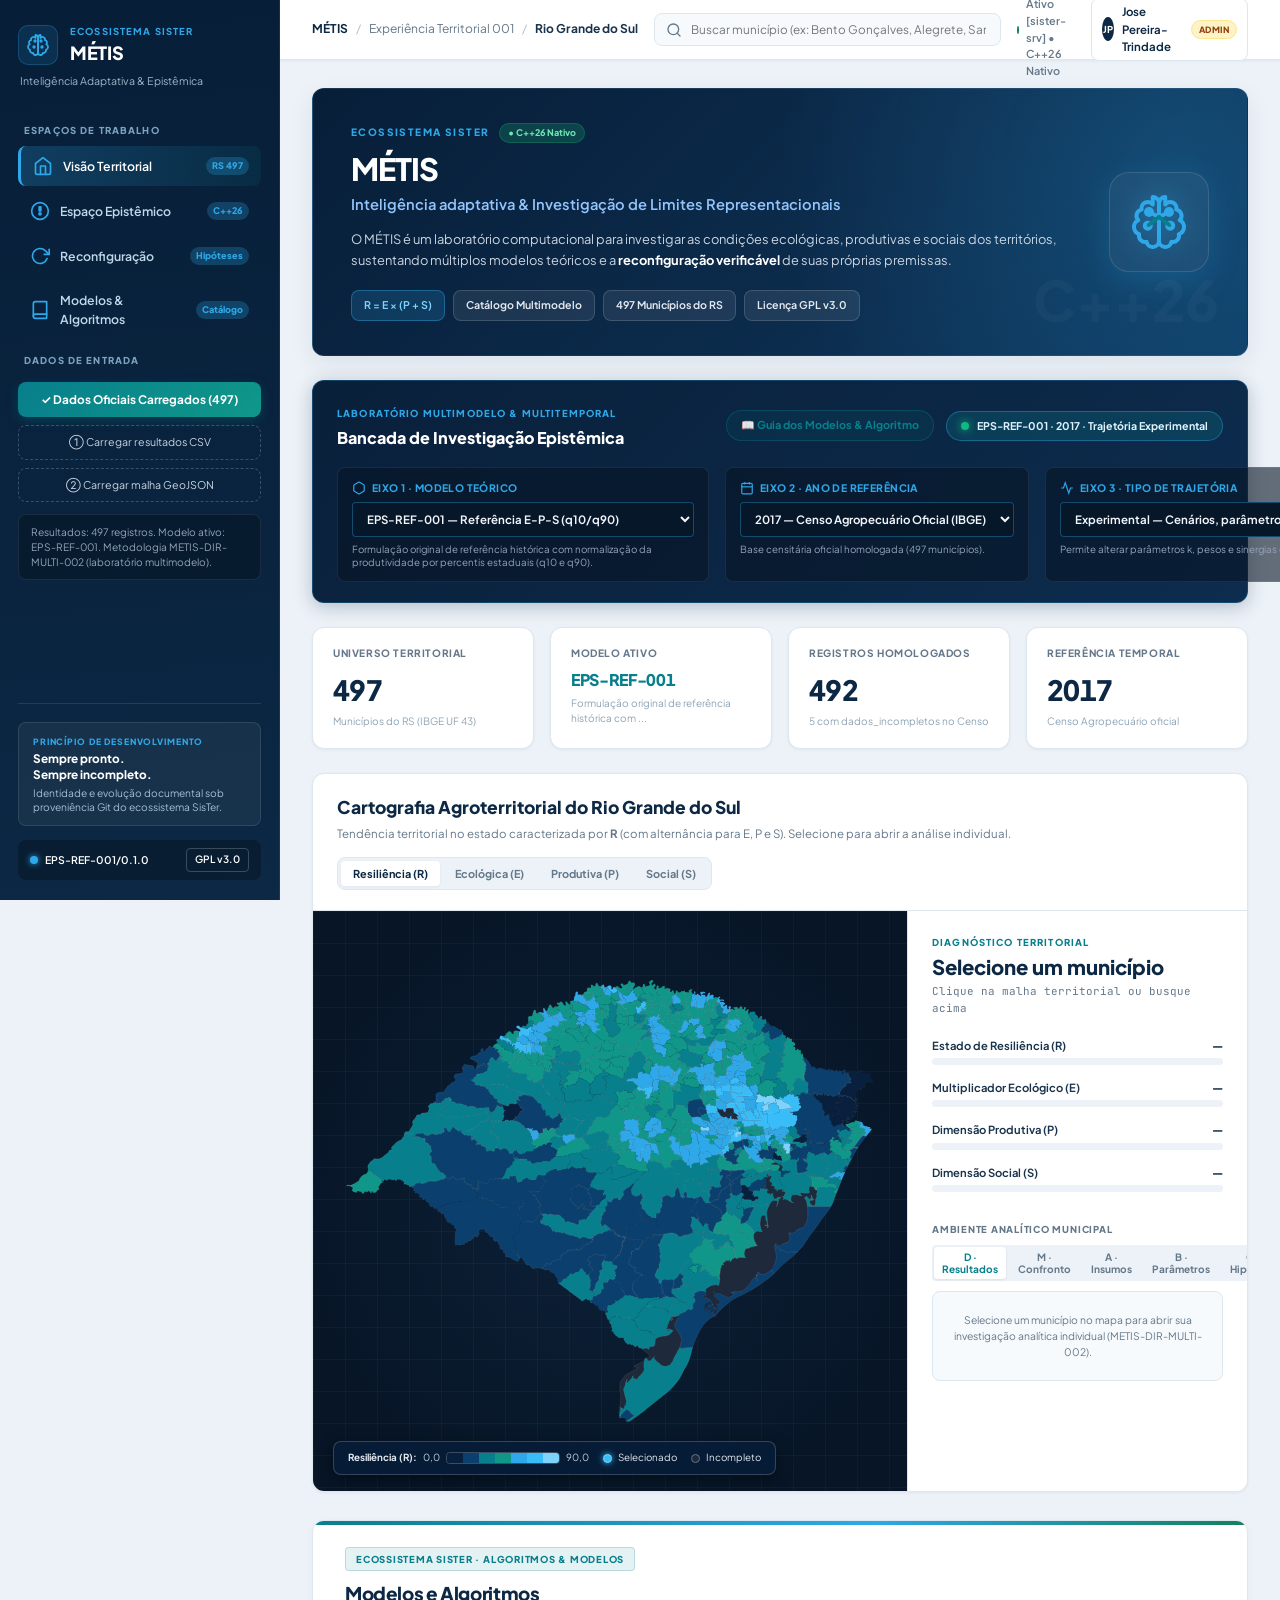
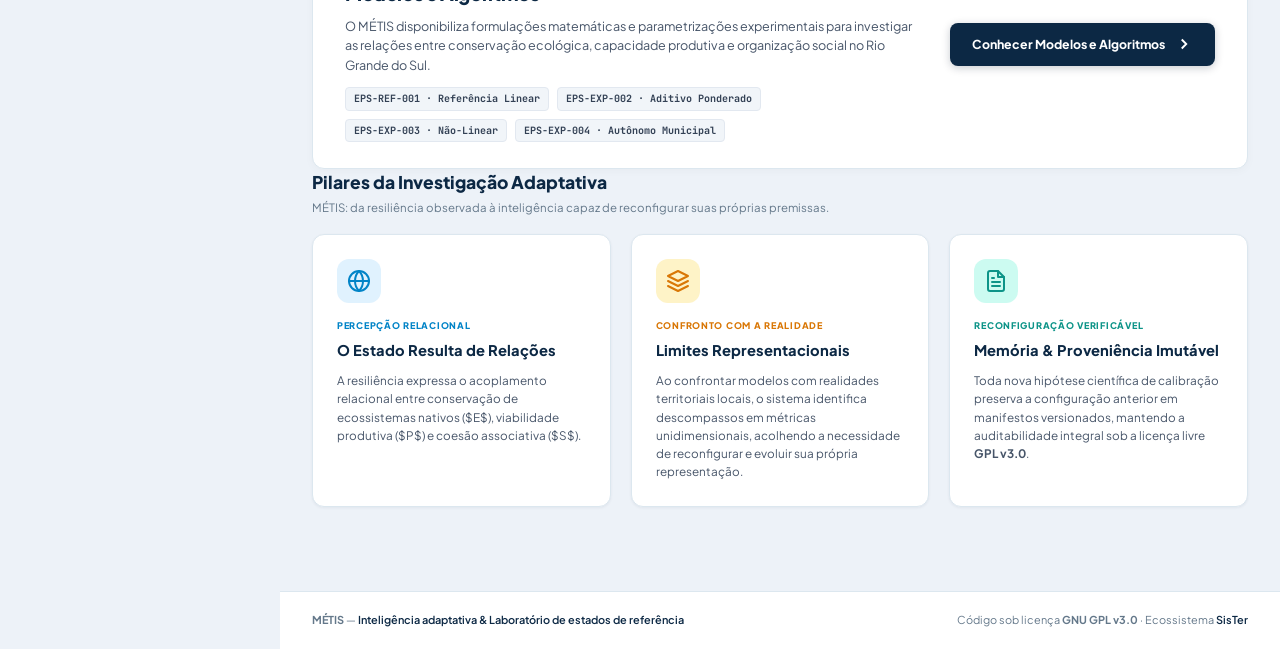
==== commit 7bccd2f9: "refactor(ui): simplificar card de modelos na pagina principal, ajustar tom textual assertivo e assoc" ====
--- a/web/index.html
+++ b/web/index.html
@@ -96,7 +96,7 @@
       <div class="side-note">
         <small>PRINCÍPIO DE DESENVOLVIMENTO</small>
         <strong>Sempre pronto.<br>Sempre incompleto.</strong>
-        <p>Identidade e evolução documental sob proveniência Git do LABECO.</p>
+        <p>Identidade e evolução documental sob proveniência Git do ecossistema SisTer.</p>
       </div>
 
       <div class="sidebar-auth">
@@ -134,7 +134,7 @@
       <div class="topbar-right">
         <div class="top-status">
           <span class="status-pulse"></span>
-          <span>Servidor Ativo [labeco-srv] • C++26 Nativo</span>
+          <span>Servidor Ativo [sister-srv] • C++26 Nativo</span>
         </div>
 
         <div class="user-badge-top">
@@ -151,18 +151,18 @@
       <section class="hero-editorial">
         <div class="hero-left">
           <div class="hero-kicker-bar">
-            <span class="hero-kicker">ECOSSISTEMA SISTER · LABECO EMBRAPA</span>
+            <span class="hero-kicker">ECOSSISTEMA SISTER</span>
             <span class="hero-tag">• C++26 Nativo</span>
           </div>
           <h1 class="hero-title">MÉTIS</h1>
           <div class="hero-subtitle">Inteligência adaptativa &amp; Investigação de Limites Representacionais</div>
           <p class="hero-desc">
-            Não estamos construindo apenas um sistema que calcula índices municipais. Estamos iniciando uma experiência para investigar se um sistema computacional consegue <strong>reconhecer as limitações de suas próprias representações</strong> e, diante de evidências, sustentar uma <strong>reconfiguração verificável</strong>.
+            O MÉTIS é um laboratório computacional para investigar as condições ecológicas, produtivas e sociais dos territórios, sustentando múltiplos modelos teóricos e a <strong>reconfiguração verificável</strong> de suas próprias premissas.
           </p>
           <div class="hero-pills">
             <span class="hero-pill accent">R = E × (P + S)</span>
-            <span class="hero-pill">Modelo EPS-REF-001</span>
-            <span class="hero-pill">497 Municípios Homologados</span>
+            <span class="hero-pill">Catálogo Multimodelo</span>
+            <span class="hero-pill">497 Municípios do RS</span>
             <span class="hero-pill">Licença GPL v3.0</span>
           </div>
         </div>
@@ -377,111 +377,28 @@
         </div>
       </section>
 
-      <!-- CARD INFERIOR: TRANSPARÊNCIA DOS MODELOS E DO ALGORITMO -->
-      <section class="transparency-card" id="modelos-algoritmo" aria-label="Transparência Metodológica e Algorítmica">
-        <div class="transparency-header">
-          <div class="transparency-kicker-row">
-            <span class="transparency-badge">TRANSPARÊNCIA CIENTÍFICA &amp; METODOLÓGICA</span>
-            <span class="transparency-tag">LABECO · SIS-TER</span>
-          </div>
-          <h2 class="transparency-title">Como o MÉTIS Transforma Dados em Modelos</h2>
-          <p class="transparency-desc">
-            O MÉTIS é um laboratório de investigação científica, não um ranqueador prescritivo. Para assegurar total transparência, distinguimos com clareza quatro elementos epistemológicos e abrimos as formulações matemáticas do algoritmo de resiliência territorial.
-          </p>
-        </div>
-
-        <!-- OS 4 ELEMENTOS CONCEITUAIS -->
-        <div class="transparency-four-elements">
-          <div class="elem-box">
-            <span class="elem-num">1</span>
-            <strong class="elem-name">Variáveis</strong>
-            <span class="elem-role">Dados Observados</span>
-            <p>Insumos empíricos brutos coletados nos censos oficiais (ex.: área de pastagem nativa, receita agropecuária, associação comunitária).</p>
-          </div>
-          <div class="elem-box">
-            <span class="elem-num">2</span>
-            <strong class="elem-name">Indicadores</strong>
-            <span class="elem-role">Métricas Normalizadas</span>
-            <p>Tradução dimensional das variáveis em escores locais <code>E, P, S ∈ [0, 1]</code>, calibrados por parâmetros <code>k</code> ou quantis censitários.</p>
-          </div>
-          <div class="elem-box">
-            <span class="elem-num">3</span>
-            <strong class="elem-name">Modelos</strong>
-            <span class="elem-role">Hipóteses Relacionais</span>
-            <p>Funções matemáticas <code>R = f(E, P, S)</code> que articulam como ecologia, produção e sociedade interagem para compor a resiliência.</p>
-          </div>
-          <div class="elem-box">
-            <span class="elem-num">4</span>
-            <strong class="elem-name">Cenários</strong>
-            <span class="elem-role">Simulações "E Se?"</span>
-            <p>Perturbações controladas para testar sensibilidade, robustez das hipóteses e limites representacionais do sistema.</p>
-          </div>
-        </div>
-
-        <!-- RESUMO DOS 4 MODELOS DISPONÍVEIS -->
-        <div class="transparency-models-overview">
-          <div class="overview-head">
-            <div>
-              <h3>Catálogo dos Modelos Ativos no Laboratório</h3>
-              <p>Cada modelo materializa uma leitura científica distinta da capacidade adaptativa agroterritorial.</p>
-            </div>
-            <a href="modelos.html" class="btn-goto-models">
-              <span>📖 Conhecer o Algoritmo e Catálogo Completo</span>
-              <svg width="16" height="16" viewBox="0 0 24 24" fill="none" stroke="currentColor" stroke-width="2.5"><polyline points="9 18 15 12 9 6"/></svg>
+      <!-- CARD INFERIOR: APROFUNDAMENTO DOS MODELOS E DO ALGORITMO -->
+      <section class="models-gateway-card" id="modelos-algoritmo" aria-label="Aprofundamento dos Modelos e Algoritmos">
+        <div class="models-gateway-body">
+          <div class="models-gateway-info">
+            <div class="models-gateway-kicker">ECOSSISTEMA SISTER · ALGORITMOS &amp; MODELOS</div>
+            <h2 class="models-gateway-title">Modelos e Algoritmos</h2>
+            <p class="models-gateway-desc">
+              O MÉTIS disponibiliza formulações matemáticas e parametrizações experimentais para investigar as relações entre conservação ecológica, capacidade produtiva e organização social no Rio Grande do Sul.
+            </p>
+            <div class="models-gateway-tags">
+              <span class="m-pill">EPS-REF-001 · Referência Linear</span>
+              <span class="m-pill">EPS-EXP-002 · Aditivo Ponderado</span>
+              <span class="m-pill">EPS-EXP-003 · Não-Linear</span>
+              <span class="m-pill">EPS-EXP-004 · Autônomo Municipal</span>
+            </div>
+          </div>
+          <div class="models-gateway-action">
+            <a href="modelos.html" class="btn-explore-models">
+              <span>Conhecer Modelos e Algoritmos</span>
+              <svg width="18" height="18" viewBox="0 0 24 24" fill="none" stroke="currentColor" stroke-width="2.5"><polyline points="9 18 15 12 9 6"/></svg>
             </a>
           </div>
-
-          <div class="models-mini-grid">
-            <div class="mini-model-card">
-              <div class="mini-model-header">
-                <span class="mini-model-code">EPS-REF-001</span>
-                <span class="mini-model-badge ref">Referência</span>
-              </div>
-              <h4>Referência Multiplicativa Original</h4>
-              <div class="mini-model-formula"><code>R = E · (P + S) / 2</code></div>
-              <p>Formulação clássica preservada para reproducibilidade histórica e linha de base comparativa entre censos agropecuários.</p>
-            </div>
-
-            <div class="mini-model-card">
-              <div class="mini-model-header">
-                <span class="mini-model-code">EPS-EXP-002</span>
-                <span class="mini-model-badge exp">Experimental</span>
-              </div>
-              <h4>Aditivo Ponderado Linear</h4>
-              <div class="mini-model-formula"><code>R = w_e·E + w_p·P + w_s·S</code></div>
-              <p>Trata os três pilares com pesos customizáveis (<code>∑w = 1</code>), permitindo isolar a sensibilidade linear de cada dimensão.</p>
-            </div>
-
-            <div class="mini-model-card">
-              <div class="mini-model-header">
-                <span class="mini-model-code">EPS-EXP-003</span>
-                <span class="mini-model-badge exp">Experimental</span>
-              </div>
-              <h4>Acoplamento Interativo Não-Linear</h4>
-              <div class="mini-model-formula"><code>R = (E·P·S)<sup>1/3</sup> · (1 + γ·sinergia)</code></div>
-              <p>Hipótese de que a resiliência colapsa se qualquer pilar tender a zero (média geométrica penalizadora de desequilíbrios).</p>
-            </div>
-
-            <div class="mini-model-card">
-              <div class="mini-model-header">
-                <span class="mini-model-code">EPS-EXP-004</span>
-                <span class="mini-model-badge mun">METIS-DIR-MUN-001</span>
-              </div>
-              <h4>Autônomo Municipal</h4>
-              <div class="mini-model-formula"><code>E=exp(-...), P=Hill(k), S=Sigmoide</code></div>
-              <p>Adoção do município como unidade individual autônoma com saturação Hill e amortecimento, sem depender de quantis externos.</p>
-            </div>
-          </div>
-        </div>
-
-        <div class="transparency-footer-banner">
-          <div class="banner-icon">
-            <svg width="22" height="22" viewBox="0 0 24 24" fill="none" stroke="currentColor" stroke-width="2"><circle cx="12" cy="12" r="10"/><line x1="12" y1="8" x2="12" y2="12"/><line x1="12" y1="16" x2="12.01" y2="16"/></svg>
-          </div>
-          <div class="banner-text">
-            <strong>Postura Epistêmica:</strong> O valor calculado de <em>R</em> é um indicador de exploração científica e confronto de hipóteses, não uma métrica definitiva de resiliência territorial validada empiricamente.
-          </div>
-          <a href="modelos.html#algoritmo" class="banner-action-link">Ver Passo a Passo do Algoritmo →</a>
         </div>
       </section>
 
@@ -506,7 +423,7 @@
             <div class="pillar-tag blue">PERCEPÇÃO RELACIONAL</div>
             <h3>O Estado Resulta de Relações</h3>
             <p>
-              O sistema não julga propriedades isoladas. A resiliência é lida a partir do acoplamento entre conservação de ecossistemas nativos ($E$), viabilidade produtiva ($P$) e coesão associativa ($S$).
+              A resiliência expressa o acoplamento relacional entre conservação de ecossistemas nativos ($E$), viabilidade produtiva ($P$) e coesão associativa ($S$).
             </p>
           </article>
 
@@ -551,7 +468,7 @@
         <strong>MÉTIS</strong> — <em>Inteligência adaptativa &amp; Laboratório de estados de referência</em>
       </div>
       <div>
-        Código sob licença <strong>GNU GPL v3.0</strong> · Provedor: <em>LABECO Embrapa Pecuária Sul</em>
+        Código sob licença <strong>GNU GPL v3.0</strong> · Ecossistema <em>SisTer</em>
       </div>
     </footer>
   </div>
--- a/web/style.css
+++ b/web/style.css
@@ -1477,43 +1477,52 @@
   transform: translateY(-1px);
 }
 
-.transparency-card {
+/* CARD INFERIOR ENXUTO: GATEWAY PARA OS MODELOS */
+.models-gateway-card {
   background: var(--surface);
   border: 1px solid var(--line);
   border-radius: 12px;
-  padding: 28px 32px;
+  padding: 26px 32px;
   box-shadow: 0 2px 10px rgba(0, 0, 0, 0.03);
-  display: flex;
-  flex-direction: column;
-  gap: 24px;
   position: relative;
   overflow: hidden;
-}
-
-.transparency-card::before {
+  transition: border-color 0.2s ease, box-shadow 0.2s ease;
+}
+
+.models-gateway-card::before {
   content: "";
   position: absolute;
   top: 0;
   left: 0;
   right: 0;
   height: 4px;
-  background: linear-gradient(90deg, #087f8c 0%, #2ea8e8 50%, #14805e 100%);
-}
-
-.transparency-header {
+  background: linear-gradient(90deg, #087f8c 0%, #2ea8e8 60%, #14805e 100%);
+}
+
+.models-gateway-card:hover {
+  border-color: #cbd5e1;
+  box-shadow: 0 4px 16px rgba(0, 0, 0, 0.05);
+}
+
+.models-gateway-body {
+  display: flex;
+  align-items: center;
+  justify-content: space-between;
+  gap: 28px;
+  flex-wrap: wrap;
+}
+
+.models-gateway-info {
+  flex: 1;
+  min-width: 320px;
   display: flex;
   flex-direction: column;
-  gap: 10px;
-}
-
-.transparency-kicker-row {
-  display: flex;
-  align-items: center;
-  gap: 10px;
-}
-
-.transparency-badge {
+  gap: 8px;
+}
+
+.models-gateway-kicker {
   display: inline-block;
+  align-self: flex-start;
   font-size: 0.68rem;
   font-weight: 850;
   letter-spacing: 0.08em;
@@ -1525,288 +1534,65 @@
   border: 1px solid rgba(8, 127, 140, 0.20);
 }
 
-.transparency-tag {
-  font-size: 0.68rem;
-  font-weight: 700;
-  color: var(--muted);
-  letter-spacing: 0.04em;
-}
-
-.transparency-title {
+.models-gateway-title {
   margin: 0;
-  font-size: 1.45rem;
+  font-size: 1.35rem;
   font-weight: 800;
   color: var(--navy);
   letter-spacing: -0.02em;
 }
 
-.transparency-desc {
+.models-gateway-desc {
   margin: 0;
   color: #475569;
-  font-size: 0.92rem;
-  line-height: 1.6;
-  max-width: 980px;
-}
-
-/* Os 4 Elementos Conceituais */
-.transparency-four-elements {
-  display: grid;
-  grid-template-columns: repeat(4, 1fr);
-  gap: 16px;
-}
-
-.elem-box {
-  background: #f8fafc;
+  font-size: 0.90rem;
+  line-height: 1.55;
+  max-width: 760px;
+}
+
+.models-gateway-tags {
+  display: flex;
+  align-items: center;
+  gap: 8px;
+  flex-wrap: wrap;
+  margin-top: 4px;
+}
+
+.m-pill {
+  font-size: 0.72rem;
+  font-weight: 700;
+  font-family: var(--font-mono);
+  background: #f1f5f9;
+  color: #334155;
   border: 1px solid #e2e8f0;
-  border-radius: 8px;
-  padding: 16px;
-  display: flex;
-  flex-direction: column;
-  gap: 6px;
-  position: relative;
-  transition: all 0.2s ease;
-}
-
-.elem-box:hover {
-  background: #ffffff;
-  border-color: #cbd5e1;
-  box-shadow: 0 4px 12px rgba(0, 0, 0, 0.04);
-  transform: translateY(-2px);
-}
-
-.elem-num {
-  width: 22px;
-  height: 22px;
-  border-radius: 50%;
-  background: #e2e8f0;
-  color: var(--navy);
-  display: flex;
-  align-items: center;
-  justify-content: center;
-  font-size: 0.72rem;
-  font-weight: 800;
-  margin-bottom: 2px;
-}
-
-.elem-name {
-  font-size: 1.02rem;
-  font-weight: 800;
-  color: var(--navy);
-}
-
-.elem-role {
-  font-size: 0.72rem;
-  font-weight: 750;
-  color: var(--teal);
-  text-transform: uppercase;
-  letter-spacing: 0.05em;
-}
-
-.elem-box p {
-  margin: 0;
-  font-size: 0.78rem;
-  color: #64748b;
-  line-height: 1.45;
-}
-
-.elem-box code {
-  font-family: var(--font-mono);
-  background: rgba(0, 0, 0, 0.04);
-  padding: 1px 4px;
-  border-radius: 3px;
-  font-size: 0.75rem;
-}
-
-/* Catálogo de Modelos */
-.transparency-models-overview {
-  background: #f1f5f9;
-  border: 1px solid #e2e8f0;
-  border-radius: 10px;
-  padding: 20px 24px;
-  display: flex;
-  flex-direction: column;
-  gap: 18px;
-}
-
-.overview-head {
-  display: flex;
-  align-items: center;
-  justify-content: space-between;
-  flex-wrap: wrap;
-  gap: 16px;
-}
-
-.overview-head h3 {
-  margin: 0 0 4px 0;
-  font-size: 1.15rem;
-  font-weight: 800;
-  color: var(--navy);
-}
-
-.overview-head p {
-  margin: 0;
-  font-size: 0.82rem;
-  color: #64748b;
-}
-
-.btn-goto-models {
+  padding: 3px 8px;
+  border-radius: 4px;
+}
+
+.models-gateway-action {
+  flex-shrink: 0;
+}
+
+.btn-explore-models {
   display: inline-flex;
   align-items: center;
-  gap: 8px;
+  gap: 10px;
   background: var(--navy);
   color: #ffffff;
   text-decoration: none;
-  font-size: 0.82rem;
+  font-size: 0.88rem;
   font-weight: 750;
-  padding: 9px 18px;
-  border-radius: 7px;
-  transition: all 0.18s ease;
-  box-shadow: 0 2px 6px rgba(10, 25, 47, 0.20);
-}
-
-.btn-goto-models:hover {
+  padding: 12px 22px;
+  border-radius: 8px;
+  box-shadow: 0 2px 8px rgba(10, 25, 47, 0.22);
+  transition: all 0.2s ease;
+}
+
+.btn-explore-models:hover {
   background: #1e3a5f;
   color: #ffffff;
-  box-shadow: 0 4px 12px rgba(10, 25, 47, 0.30);
-  transform: translateY(-1px);
-}
-
-.models-mini-grid {
-  display: grid;
-  grid-template-columns: repeat(4, 1fr);
-  gap: 14px;
-}
-
-.mini-model-card {
-  background: #ffffff;
-  border: 1px solid #cbd5e1;
-  border-radius: 8px;
-  padding: 14px 16px;
-  display: flex;
-  flex-direction: column;
-  gap: 6px;
-  transition: all 0.18s ease;
-}
-
-.mini-model-card:hover {
-  border-color: var(--teal);
-  box-shadow: 0 4px 12px rgba(8, 127, 140, 0.12);
+  box-shadow: 0 4px 14px rgba(10, 25, 47, 0.35);
   transform: translateY(-2px);
-}
-
-.mini-model-header {
-  display: flex;
-  align-items: center;
-  justify-content: space-between;
-}
-
-.mini-model-code {
-  font-family: var(--font-mono);
-  font-size: 0.76rem;
-  font-weight: 800;
-  color: var(--navy);
-}
-
-.mini-model-badge {
-  font-size: 0.62rem;
-  font-weight: 800;
-  padding: 2px 6px;
-  border-radius: 3px;
-  text-transform: uppercase;
-}
-
-.mini-model-badge.ref {
-  background: #e2e8f0;
-  color: #334155;
-}
-
-.mini-model-badge.exp {
-  background: #e0f2fe;
-  color: #0369a1;
-}
-
-.mini-model-badge.mun {
-  background: #ecfdf5;
-  color: #047857;
-}
-
-.mini-model-card h4 {
-  margin: 0;
-  font-size: 0.88rem;
-  font-weight: 750;
-  color: #1e293b;
-  line-height: 1.3;
-}
-
-.mini-model-formula {
-  background: #f8fafc;
-  border: 1px solid #f1f5f9;
-  border-radius: 4px;
-  padding: 4px 8px;
-  margin: 4px 0 2px 0;
-}
-
-.mini-model-formula code {
-  font-family: var(--font-mono);
-  font-size: 0.72rem;
-  color: #0f766e;
-  font-weight: 700;
-  word-break: break-all;
-}
-
-.mini-model-card p {
-  margin: 0;
-  font-size: 0.74rem;
-  color: #64748b;
-  line-height: 1.4;
-}
-
-/* Banner Rodapé do Card */
-.transparency-footer-banner {
-  background: rgba(8, 127, 140, 0.06);
-  border: 1px dashed rgba(8, 127, 140, 0.35);
-  border-radius: 8px;
-  padding: 12px 18px;
-  display: flex;
-  align-items: center;
-  gap: 14px;
-  flex-wrap: wrap;
-}
-
-.banner-icon {
-  color: var(--teal);
-  flex-shrink: 0;
-  display: flex;
-  align-items: center;
-}
-
-.banner-text {
-  flex: 1;
-  min-width: 280px;
-  font-size: 0.82rem;
-  color: #334155;
-  line-height: 1.45;
-}
-
-.banner-text strong {
-  color: var(--navy);
-}
-
-.banner-action-link {
-  font-size: 0.80rem;
-  font-weight: 750;
-  color: var(--teal);
-  text-decoration: none;
-  white-space: nowrap;
-  display: inline-flex;
-  align-items: center;
-  gap: 4px;
-  transition: color 0.15s ease;
-}
-
-.banner-action-link:hover {
-  color: #065e68;
-  text-decoration: underline;
 }
 
 /* RESPONSIVIDADE */
@@ -1831,12 +1617,6 @@
   .pillars-grid {
     grid-template-columns: 1fr;
   }
-  .transparency-four-elements {
-    grid-template-columns: repeat(2, 1fr);
-  }
-  .models-mini-grid {
-    grid-template-columns: repeat(2, 1fr);
-  }
 }
 
 @media (max-width: 900px) {
@@ -1847,16 +1627,18 @@
     flex-direction: column;
     align-items: flex-start;
   }
+  .models-gateway-body {
+    flex-direction: column;
+    align-items: flex-start;
+  }
 }
 
 @media (max-width: 640px) {
-  .transparency-card {
+  .models-gateway-card {
     padding: 20px 16px;
   }
-  .transparency-four-elements {
-    grid-template-columns: 1fr;
+  .btn-explore-models {
+    width: 100%;
+    justify-content: center;
   }
-  .models-mini-grid {
-    grid-template-columns: 1fr;
-  }
-}
+}
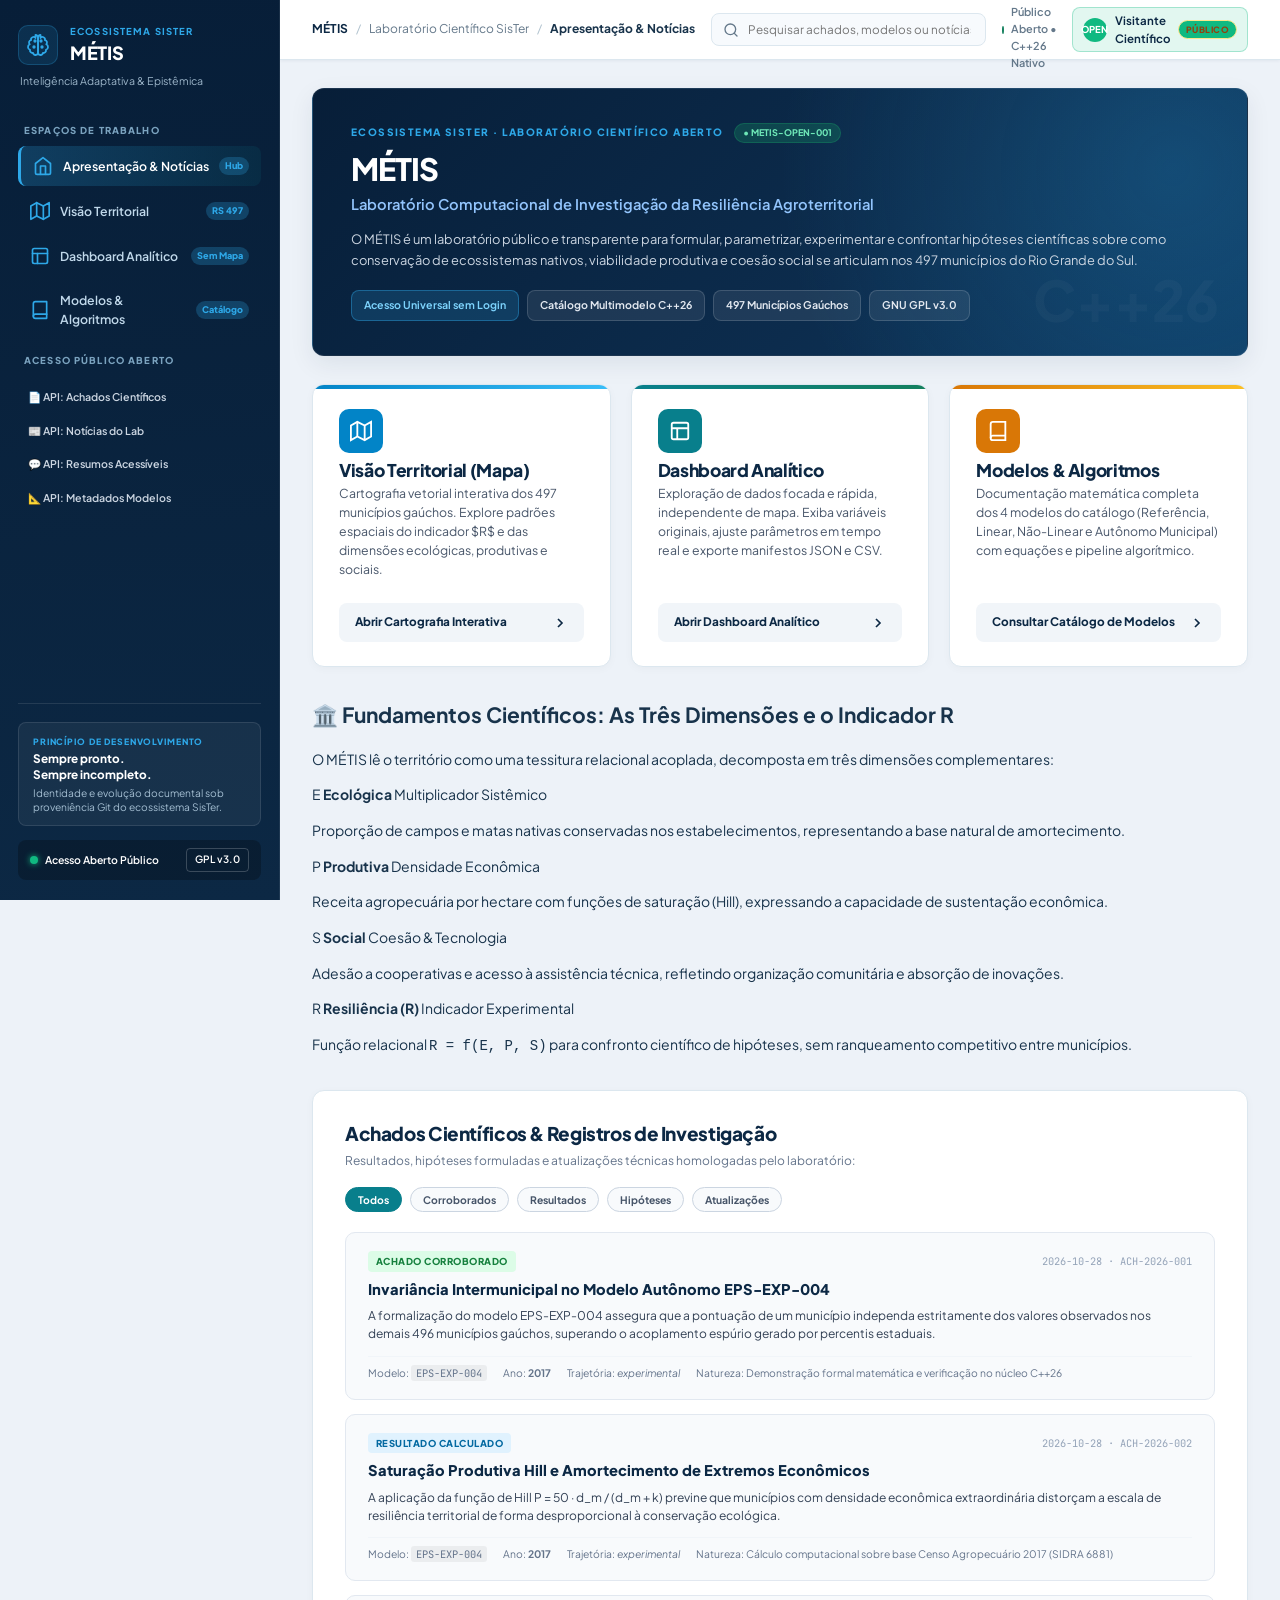
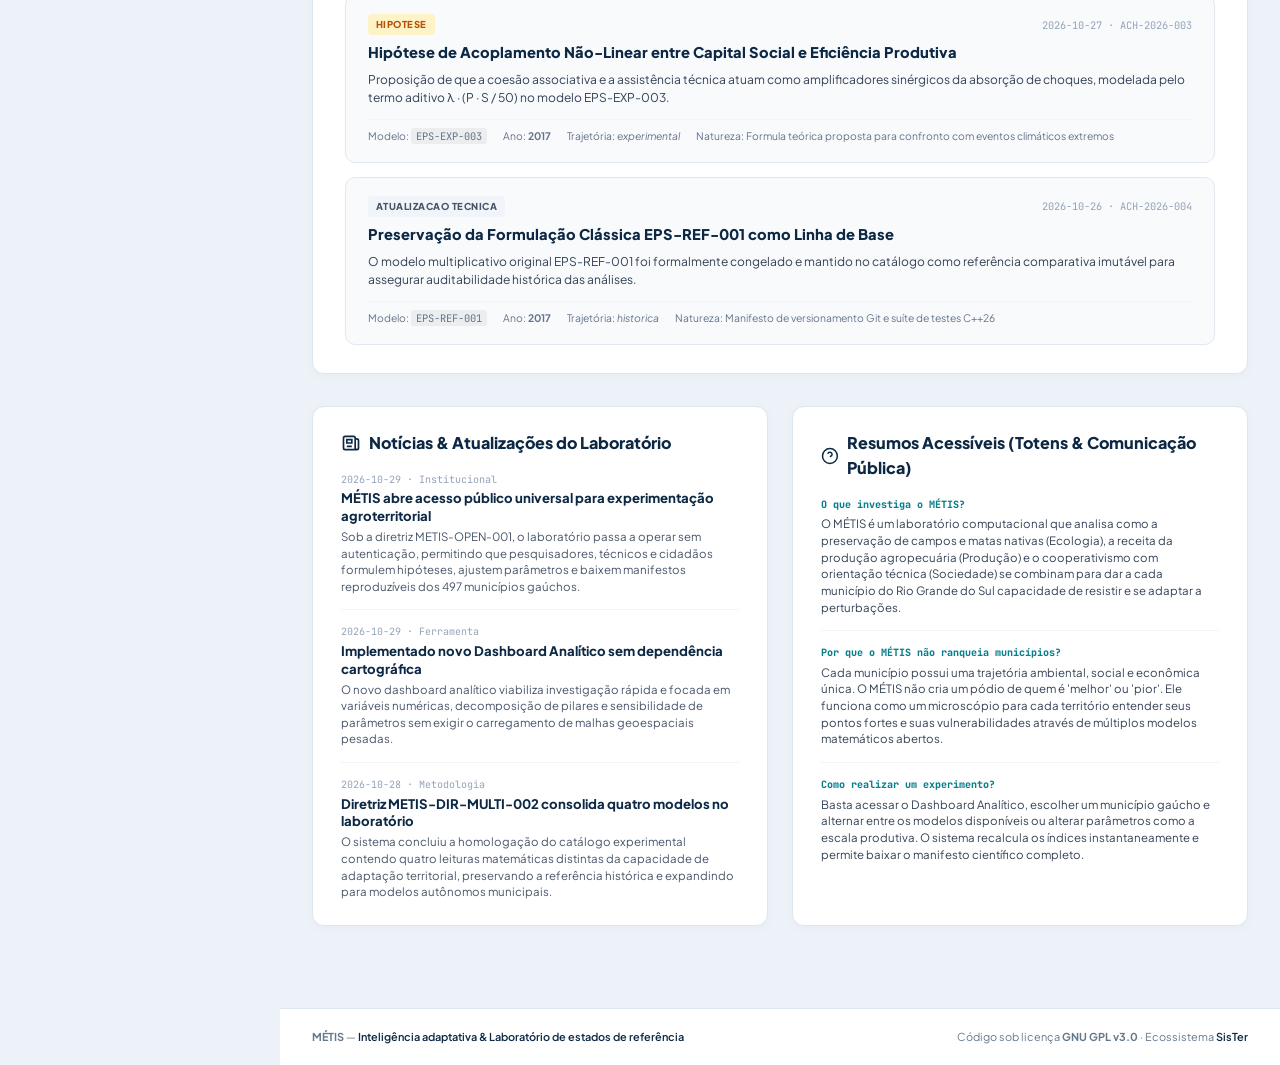
==== commit 16691fe9: "feat(open): implementar diretriz METIS-OPEN-001 (laboratorio cientifico aberto, dashboard analitico " ====
--- a/web/index.html
+++ b/web/index.html
@@ -1,20 +1,289 @@
-<!doctype html>
+<!DOCTYPE html>
 <html lang="pt-BR">
 <head>
   <meta charset="utf-8"/>
-  <meta name="viewport" content="width=device-width, initial-scale=1"/>
+  <meta name="viewport" content="width=device-width, initial-scale=1.0"/>
   <meta name="theme-color" content="#071e38"/>
-  <meta name="description" content="MÉTIS — Inteligência adaptativa: laboratório territorial e investigação de limites representacionais"/>
-  <title>MÉTIS · Inteligência Adaptativa &amp; Laboratório Territorial</title>
+  <meta name="description" content="MÉTIS — Laboratório científico público do Ecossistema SisTer para investigação da resiliência agroterritorial"/>
+  <title>MÉTIS · Laboratório Científico Aberto &amp; Apresentação</title>
   <link rel="stylesheet" href="style.css"/>
+  <style>
+    /* ESTILOS DO PORTAL PÚBLICO MÉTIS */
+    .portal-tools-grid {
+      display: grid;
+      grid-template-columns: repeat(3, 1fr);
+      gap: 20px;
+      margin-bottom: 32px;
+    }
+    .tool-gate-card {
+      background: var(--surface);
+      border: 1px solid var(--line);
+      border-radius: 12px;
+      padding: 24px 26px;
+      display: flex;
+      flex-direction: column;
+      justify-content: space-between;
+      gap: 16px;
+      position: relative;
+      overflow: hidden;
+      transition: all 0.2s ease;
+      box-shadow: 0 2px 8px rgba(0, 0, 0, 0.03);
+    }
+    .tool-gate-card:hover {
+      border-color: var(--teal);
+      transform: translateY(-3px);
+      box-shadow: 0 8px 24px rgba(8, 127, 140, 0.12);
+    }
+    .tool-gate-card::before {
+      content: "";
+      position: absolute;
+      top: 0; left: 0; right: 0;
+      height: 4px;
+    }
+    .tool-gate-card.blue::before { background: linear-gradient(90deg, #0284c7, #38bdf8); }
+    .tool-gate-card.teal::before { background: linear-gradient(90deg, #087f8c, #14805e); }
+    .tool-gate-card.amber::before { background: linear-gradient(90deg, #d97706, #fbbf24); }
+
+    .tool-icon-wrap {
+      width: 44px;
+      height: 44px;
+      border-radius: 10px;
+      display: flex;
+      align-items: center;
+      justify-content: center;
+      color: #fff;
+      margin-bottom: 4px;
+    }
+    .tool-icon-wrap.blue { background: #0284c7; }
+    .tool-icon-wrap.teal { background: #087f8c; }
+    .tool-icon-wrap.amber { background: #d97706; }
+
+    .tool-gate-card h3 {
+      font-size: 1.25rem;
+      font-weight: 850;
+      color: var(--navy);
+      margin: 0;
+      letter-spacing: -0.02em;
+    }
+    .tool-gate-card p {
+      margin: 0;
+      font-size: 0.88rem;
+      color: #475569;
+      line-height: 1.55;
+    }
+    .tool-action-btn {
+      display: inline-flex;
+      align-items: center;
+      justify-content: space-between;
+      width: 100%;
+      background: #f1f5f9;
+      color: var(--navy);
+      text-decoration: none;
+      font-size: 0.84rem;
+      font-weight: 750;
+      padding: 10px 16px;
+      border-radius: 8px;
+      transition: all 0.18s ease;
+      margin-top: 8px;
+    }
+    .tool-action-btn:hover {
+      background: var(--navy);
+      color: #fff;
+    }
+
+    /* FEED DE ACHADOS CIENTÍFICOS */
+    .findings-section {
+      background: var(--surface);
+      border: 1px solid var(--line);
+      border-radius: 12px;
+      padding: 28px 32px;
+      margin-bottom: 32px;
+      box-shadow: 0 2px 8px rgba(0, 0, 0, 0.03);
+    }
+    .findings-header {
+      display: flex;
+      align-items: center;
+      justify-content: space-between;
+      flex-wrap: wrap;
+      gap: 16px;
+      margin-bottom: 20px;
+    }
+    .findings-title-box h2 {
+      margin: 0 0 4px;
+      font-size: 1.35rem;
+      font-weight: 850;
+      color: var(--navy);
+      letter-spacing: -0.02em;
+    }
+    .findings-title-box p {
+      margin: 0;
+      font-size: 0.86rem;
+      color: #64748b;
+    }
+    .findings-filter-bar {
+      display: flex;
+      gap: 8px;
+      flex-wrap: wrap;
+    }
+    .filter-pill-btn {
+      background: #f8fafc;
+      border: 1px solid #cbd5e1;
+      border-radius: 999px;
+      padding: 5px 12px;
+      font-size: 0.74rem;
+      font-weight: 700;
+      color: #475569;
+      cursor: pointer;
+      transition: all 0.15s ease;
+    }
+    .filter-pill-btn.active, .filter-pill-btn:hover {
+      background: var(--teal);
+      border-color: var(--teal);
+      color: #fff;
+    }
+    .findings-list {
+      display: flex;
+      flex-direction: column;
+      gap: 14px;
+    }
+    .finding-card {
+      background: #f8fafc;
+      border: 1px solid #e2e8f0;
+      border-radius: 10px;
+      padding: 18px 22px;
+      display: flex;
+      flex-direction: column;
+      gap: 8px;
+      transition: all 0.15s ease;
+    }
+    .finding-card:hover {
+      background: #ffffff;
+      border-color: #cbd5e1;
+      box-shadow: 0 4px 14px rgba(0, 0, 0, 0.04);
+    }
+    .finding-top-row {
+      display: flex;
+      align-items: center;
+      justify-content: space-between;
+      flex-wrap: wrap;
+      gap: 8px;
+    }
+    .finding-badge {
+      font-size: 0.68rem;
+      font-weight: 800;
+      padding: 3px 8px;
+      border-radius: 4px;
+      text-transform: uppercase;
+      letter-spacing: 0.05em;
+    }
+    .finding-badge.achado_corroborado { background: #dcfce7; color: #15803d; }
+    .finding-badge.resultado_calculado { background: #e0f2fe; color: #0369a1; }
+    .finding-badge.hipotese { background: #fef3c7; color: #b45309; }
+    .finding-badge.simulacao { background: #f3e8ff; color: #7e22ce; }
+    .finding-badge.atualizacao_tecnica { background: #f1f5f9; color: #475569; }
+
+    .finding-date {
+      font-size: 0.74rem;
+      color: #94a3b8;
+      font-family: var(--font-mono);
+    }
+    .finding-title {
+      margin: 0;
+      font-size: 1.05rem;
+      font-weight: 800;
+      color: var(--navy);
+      line-height: 1.35;
+    }
+    .finding-resumo {
+      margin: 0;
+      font-size: 0.86rem;
+      color: #334155;
+      line-height: 1.5;
+    }
+    .finding-meta-row {
+      display: flex;
+      align-items: center;
+      gap: 16px;
+      flex-wrap: wrap;
+      font-size: 0.74rem;
+      color: #64748b;
+      margin-top: 4px;
+      padding-top: 8px;
+      border-top: 1px solid #f1f5f9;
+    }
+    .finding-meta-row code {
+      font-family: var(--font-mono);
+      background: rgba(0, 0, 0, 0.05);
+      padding: 1px 5px;
+      border-radius: 3px;
+    }
+
+    /* GRID DE NOTÍCIAS & RESUMOS */
+    .portal-bottom-grid {
+      display: grid;
+      grid-template-columns: 1fr 1fr;
+      gap: 24px;
+      margin-bottom: 32px;
+    }
+    .bottom-box {
+      background: var(--surface);
+      border: 1px solid var(--line);
+      border-radius: 12px;
+      padding: 24px 28px;
+      box-shadow: 0 2px 8px rgba(0, 0, 0, 0.03);
+    }
+    .bottom-box h3 {
+      margin: 0 0 16px;
+      font-size: 1.15rem;
+      font-weight: 850;
+      color: var(--navy);
+      display: flex;
+      align-items: center;
+      gap: 8px;
+    }
+    .news-item {
+      padding-bottom: 14px;
+      margin-bottom: 14px;
+      border-bottom: 1px solid #f1f5f9;
+    }
+    .news-item:last-child {
+      border-bottom: none;
+      margin-bottom: 0;
+      padding-bottom: 0;
+    }
+    .news-date {
+      font-size: 0.72rem;
+      color: #94a3b8;
+      font-family: var(--font-mono);
+      margin-bottom: 2px;
+    }
+    .news-title {
+      font-size: 0.94rem;
+      font-weight: 750;
+      color: var(--navy);
+      margin: 0 0 4px;
+      line-height: 1.35;
+    }
+    .news-desc {
+      font-size: 0.82rem;
+      color: #475569;
+      line-height: 1.45;
+      margin: 0;
+    }
+
+    @media (max-width: 990px) {
+      .portal-tools-grid { grid-template-columns: 1fr; }
+      .portal-bottom-grid { grid-template-columns: 1fr; }
+    }
+  </style>
 </head>
 <body>
+
 <div class="shell">
   <!-- SIDEBAR IDENTIDADE MORFO / SISTER-GIT -->
   <aside class="sidebar">
-    <a class="brand" href="#/" aria-label="MÉTIS Início">
+    <a class="brand" href="index.html" aria-label="MÉTIS Início">
       <div class="brand-logo-wrap">
-        <!-- ÍCONE CÉREBRO (BRAIN) -->
         <svg viewBox="0 0 24 24" fill="none" stroke="currentColor" stroke-width="1.8" stroke-linecap="round" stroke-linejoin="round" aria-hidden="true">
           <path d="M9.5 2A2.5 2.5 0 0 1 12 4.5v15a2.5 2.5 0 0 1-4.96.44 2.5 2.5 0 0 1-2.96-3.08 3 3 0 0 1-.34-5.58 2.5 2.5 0 0 1 1.32-4.24 2.5 2.5 0 0 1 4.44-2.04z"/>
           <path d="M14.5 2A2.5 2.5 0 0 0 12 4.5v15a2.5 2.5 0 0 0 4.96.44 2.5 2.5 0 0 0 2.96-3.08 3 3 0 0 0 .34-5.58 2.5 2.5 0 0 0-1.32-4.24 2.5 2.5 0 0 0-4.44-2.04z"/>
@@ -33,34 +302,37 @@
 
     <div class="navlabel">ESPAÇOS DE TRABALHO</div>
     <nav id="sidebarNav" aria-label="Navegação">
-      <a class="nav-item active" href="#inicio">
+      <a class="nav-item active" href="index.html">
         <span class="navico">
           <svg viewBox="0 0 24 24" fill="none" stroke="currentColor" stroke-width="2" stroke-linecap="round" stroke-linejoin="round">
             <path d="M3 9l9-7 9 7v11a2 2 0 0 1-2 2H5a2 2 0 0 1-2-2z"/>
             <polyline points="9 22 9 12 15 12 15 22"/>
           </svg>
         </span>
+        <span class="navtxt">Apresentação &amp; Notícias</span>
+        <span class="navtag">Hub</span>
+      </a>
+      <a class="nav-item" href="mapa.html">
+        <span class="navico">
+          <svg viewBox="0 0 24 24" fill="none" stroke="currentColor" stroke-width="2" stroke-linecap="round" stroke-linejoin="round">
+            <polygon points="1 6 1 22 8 18 16 22 23 18 23 2 16 6 8 2 1 6"/>
+            <line x1="8" y1="2" x2="8" y2="18"/>
+            <line x1="16" y1="6" x2="16" y2="22"/>
+          </svg>
+        </span>
         <span class="navtxt">Visão Territorial</span>
         <span class="navtag">RS 497</span>
       </a>
-      <a class="nav-item" href="#pilares">
+      <a class="nav-item" href="dashboard.html">
         <span class="navico">
           <svg viewBox="0 0 24 24" fill="none" stroke="currentColor" stroke-width="2" stroke-linecap="round" stroke-linejoin="round">
-            <path d="M12 2a10 10 0 1 0 10 10A10 10 0 0 0 12 2zm1 14.5h-2v-2h2zm0-4.5h-2V7h2z"/>
+            <rect x="3" y="3" width="18" height="18" rx="2" ry="2"/>
+            <line x1="3" y1="9" x2="21" y2="9"/>
+            <line x1="9" y1="21" x2="9" y2="9"/>
           </svg>
         </span>
-        <span class="navtxt">Espaço Epistêmico</span>
-        <span class="navtag">C++26</span>
-      </a>
-      <a class="nav-item" href="#reconfiguracao">
-        <span class="navico">
-          <svg viewBox="0 0 24 24" fill="none" stroke="currentColor" stroke-width="2" stroke-linecap="round" stroke-linejoin="round">
-            <polyline points="23 4 23 10 17 10"/>
-            <path d="M20.49 15a9 9 0 1 1-2.12-9.36L23 10"/>
-          </svg>
-        </span>
-        <span class="navtxt">Reconfiguração</span>
-        <span class="navtag">Hipóteses</span>
+        <span class="navtxt">Dashboard Analítico</span>
+        <span class="navtag">Sem Mapa</span>
       </a>
       <a class="nav-item" href="modelos.html">
         <span class="navico">
@@ -74,22 +346,20 @@
       </a>
     </nav>
 
-    <div class="navlabel">DADOS DE ENTRADA</div>
-    <div class="sidebar-data-actions">
-      <button id="btn-quick-load" class="btn-sidebar-quick" type="button">
-        ⚡ Carregar dados oficiais (RS 497)
-      </button>
-      <label class="file-upload-btn" for="file-scores">
-        ① Carregar resultados CSV
-        <input id="file-scores" type="file" accept=".csv,text/csv"/>
-      </label>
-      <label class="file-upload-btn" for="file-geo">
-        ② Carregar malha GeoJSON
-        <input id="file-geo" type="file" accept=".geojson,.json,application/json"/>
-      </label>
-      <div class="source-status-box" id="source-state">
-        Aguardando carregamento de dados...
-      </div>
+    <div class="navlabel">ACESSO PÚBLICO ABERTO</div>
+    <div class="sidebar-model-nav">
+      <a class="sidebar-doc-link" href="api/public/achados.json" target="_blank">
+        <span>📄 API: Achados Científicos</span>
+      </a>
+      <a class="sidebar-doc-link" href="api/public/noticias.json" target="_blank">
+        <span>📰 API: Notícias do Lab</span>
+      </a>
+      <a class="sidebar-doc-link" href="api/public/resumos.json" target="_blank">
+        <span>💬 API: Resumos Acessíveis</span>
+      </a>
+      <a class="sidebar-doc-link" href="api/public/modelos.json" target="_blank">
+        <span>📐 API: Metadados Modelos</span>
+      </a>
     </div>
 
     <div class="sidebar-bottom">
@@ -101,8 +371,8 @@
 
       <div class="sidebar-auth">
         <div class="auth-badge-status">
-          <span class="dot-auth"></span>
-          <span>EPS-REF-001/0.1.0</span>
+          <span class="dot-auth" style="background: #10b981; box-shadow: 0 0 6px #10b981;"></span>
+          <span>Acesso Aberto Público</span>
         </div>
         <span class="btn-auth-action">GPL v3.0</span>
       </div>
@@ -114,11 +384,11 @@
     <!-- TOPBAR ESTILO SISTER-GIT -->
     <header class="topbar">
       <div class="crumb">
-        <span class="crumb-root">MÉTIS</span>
+        <a href="index.html" class="crumb-root">MÉTIS</a>
         <span class="crumb-slash">/</span>
-        <span>Experiência Territorial 001</span>
+        <span>Laboratório Científico SisTer</span>
         <span class="crumb-slash">/</span>
-        <strong>Rio Grande do Sul</strong>
+        <strong>Apresentação &amp; Notícias</strong>
       </div>
 
       <div class="topbar-search">
@@ -128,337 +398,179 @@
             <line x1="21" y1="21" x2="16.65" y2="16.65"/>
           </svg>
         </span>
-        <input type="text" id="search-input" placeholder="Buscar município (ex: Bento Gonçalves, Alegrete, Santa Maria)..." autocomplete="off"/>
+        <input type="text" id="portal-search-input" placeholder="Pesquisar achados, modelos ou notícias..." autocomplete="off"/>
       </div>
 
       <div class="topbar-right">
         <div class="top-status">
           <span class="status-pulse"></span>
-          <span>Servidor Ativo [sister-srv] • C++26 Nativo</span>
-        </div>
-
-        <div class="user-badge-top">
-          <span class="user-avatar-tiny">JP</span>
-          <span class="topbar-user-name">Jose Pereira-Trindade</span>
-          <span class="user-role-pill">ADMIN</span>
+          <span>Acesso Público Aberto • C++26 Nativo</span>
+        </div>
+
+        <div class="user-badge-top" style="background: rgba(16, 185, 129, 0.12); border-color: rgba(16, 185, 129, 0.3);">
+          <span class="user-avatar-tiny" style="background: #10b981;">OPEN</span>
+          <span class="topbar-user-name">Visitante Científico</span>
+          <span class="user-role-pill" style="background: #10b981;">PÚBLICO</span>
         </div>
       </div>
     </header>
 
-    <!-- CONTEÚDO PRINCIPAL -->
+    <!-- CONTEÚDO PRINCIPAL (DENTRO DE MAIN #APP) -->
     <main id="app">
-      <!-- HERO BANNER SISTER-GIT -->
-      <section class="hero-editorial">
+      <!-- HERO INSTITUCIONAL DO MÉTIS -->
+      <section class="hero-editorial" style="margin-bottom: 28px;">
         <div class="hero-left">
           <div class="hero-kicker-bar">
-            <span class="hero-kicker">ECOSSISTEMA SISTER</span>
-            <span class="hero-tag">• C++26 Nativo</span>
+            <span class="hero-kicker">ECOSSISTEMA SISTER · LABORATÓRIO CIENTÍFICO ABERTO</span>
+            <span class="hero-tag">• METIS-OPEN-001</span>
           </div>
           <h1 class="hero-title">MÉTIS</h1>
-          <div class="hero-subtitle">Inteligência adaptativa &amp; Investigação de Limites Representacionais</div>
+          <div class="hero-subtitle">Laboratório Computacional de Investigação da Resiliência Agroterritorial</div>
           <p class="hero-desc">
-            O MÉTIS é um laboratório computacional para investigar as condições ecológicas, produtivas e sociais dos territórios, sustentando múltiplos modelos teóricos e a <strong>reconfiguração verificável</strong> de suas próprias premissas.
+            O MÉTIS é um laboratório público e transparente para formular, parametrizar, experimentar e confrontar hipóteses científicas sobre como conservação de ecossistemas nativos, viabilidade produtiva e coesão social se articulam nos 497 municípios do Rio Grande do Sul.
           </p>
           <div class="hero-pills">
-            <span class="hero-pill accent">R = E × (P + S)</span>
-            <span class="hero-pill">Catálogo Multimodelo</span>
-            <span class="hero-pill">497 Municípios do RS</span>
-            <span class="hero-pill">Licença GPL v3.0</span>
-          </div>
-        </div>
-
-        <!-- GRÁFICO CÉREBRO GLOW -->
-        <div class="hero-right-brain" title="MÉTIS: Inteligência prática e adaptativa">
-          <svg viewBox="0 0 24 24" fill="none" stroke="currentColor" stroke-width="1.6" stroke-linecap="round" stroke-linejoin="round">
-            <path d="M9.5 2A2.5 2.5 0 0 1 12 4.5v15a2.5 2.5 0 0 1-4.96.44 2.5 2.5 0 0 1-2.96-3.08 3 3 0 0 1-.34-5.58 2.5 2.5 0 0 1 1.32-4.24 2.5 2.5 0 0 1 4.44-2.04z"/>
-            <path d="M14.5 2A2.5 2.5 0 0 0 12 4.5v15a2.5 2.5 0 0 0 4.96.44 2.5 2.5 0 0 0 2.96-3.08 3 3 0 0 0 .34-5.58 2.5 2.5 0 0 0-1.32-4.24 2.5 2.5 0 0 0-4.44-2.04z"/>
-            <circle cx="8" cy="8" r="1.2" fill="#2ea8e8"/>
-            <circle cx="16" cy="8" r="1.2" fill="#2ea8e8"/>
-            <circle cx="7.5" cy="13.5" r="1.2" fill="#087f8c"/>
-            <circle cx="16.5" cy="13.5" r="1.2" fill="#087f8c"/>
-            <line x1="8" y1="8" x2="12" y2="10" stroke="#2ea8e8" stroke-dasharray="1 1"/>
-            <line x1="16" y1="8" x2="12" y2="10" stroke="#2ea8e8" stroke-dasharray="1 1"/>
-            <line x1="12" y1="10" x2="7.5" y2="13.5" stroke="#087f8c" stroke-dasharray="1 1"/>
-            <line x1="12" y1="10" x2="16.5" y2="13.5" stroke="#087f8c" stroke-dasharray="1 1"/>
-          </svg>
+            <span class="hero-pill accent">Acesso Universal sem Login</span>
+            <span class="hero-pill">Catálogo Multimodelo C++26</span>
+            <span class="hero-pill">497 Municípios Gaúchos</span>
+            <span class="hero-pill">GNU GPL v3.0</span>
+          </div>
         </div>
       </section>
 
-      <!-- BANCADA EPISTÊMICA TRIAXIAL (METIS-DIR-MULTI-002) -->
-      <section class="triaxial-bench-card" aria-label="Controles Epistêmicos do Laboratório">
-        <div class="triaxial-header">
-          <div class="triaxial-titles">
-            <span class="triaxial-kicker">LABORATÓRIO MULTIMODELO &amp; MULTITEMPORAL</span>
-            <h3>Bancada de Investigação Epistêmica</h3>
-          </div>
-          <div class="triaxial-header-actions">
-            <a href="modelos.html" class="triaxial-model-link" title="Consultar formulação matemática e hipóteses detalhadas dos modelos">
-              <span>📖 Guia dos Modelos &amp; Algoritmo</span>
-            </a>
-            <div class="active-config-pill" id="active-config-badge">
-              <span class="pulse-green"></span>
-              <strong id="badge-config-summary">EPS-REF-001 · 2017 · Trajetória Experimental</strong>
+      <!-- PORTAIS DE ACESSO ÀS TRÊS FERRAMENTAS -->
+      <section class="portal-tools-grid" aria-label="Ferramentas Principais do Laboratório">
+        <article class="tool-gate-card blue">
+          <div>
+            <div class="tool-icon-wrap blue">
+              <svg width="22" height="22" viewBox="0 0 24 24" fill="none" stroke="currentColor" stroke-width="2"><polygon points="1 6 1 22 8 18 16 22 23 18 23 2 16 6 8 2 1 6"/><line x1="8" y1="2" x2="8" y2="18"/><line x1="16" y1="6" x2="16" y2="22"/></svg>
             </div>
-          </div>
-        </div>
-
-        <div class="triaxial-controls-grid">
-          <!-- EIXO 1: MODELO -->
-          <div class="triaxial-field">
-            <label for="select-model" class="triaxial-label">
-              <svg width="14" height="14" viewBox="0 0 24 24" fill="none" stroke="currentColor" stroke-width="2"><path d="M21 16V8a2 2 0 0 0-1-1.73l-7-4a2 2 0 0 0-2 0l-7 4A2 2 0 0 0 3 8v8a2 2 0 0 0 1 1.73l7 4a2 2 0 0 0 2 0l7-4A2 2 0 0 0 21 16z"/></svg>
-              <span>Eixo 1 · Modelo Teórico</span>
-            </label>
-            <select id="select-model" class="triaxial-select">
-              <option value="EPS-REF-001" selected>EPS-REF-001 — Referência E-P-S (q10/q90)</option>
-              <option value="EPS-EXP-002">EPS-EXP-002 — Aditivo Ponderado Linear</option>
-              <option value="EPS-EXP-003">EPS-EXP-003 — Interativo (Acoplamento Não-Linear)</option>
-              <option value="EPS-EXP-004">EPS-EXP-004 — Autônomo Municipal (DIR-MUN-001)</option>
-            </select>
-            <span class="triaxial-hint" id="model-hypothesis-hint">Formulação original E–P–S preservada para reprodução e confronto.</span>
-          </div>
-
-          <!-- EIXO 2: ANO -->
-          <div class="triaxial-field">
-            <label for="select-year" class="triaxial-label">
-              <svg width="14" height="14" viewBox="0 0 24 24" fill="none" stroke="currentColor" stroke-width="2"><rect x="3" y="4" width="18" height="18" rx="2" ry="2"/><line x1="16" y1="2" x2="16" y2="6"/><line x1="8" y1="2" x2="8" y2="6"/><line x1="3" y1="10" x2="21" y2="10"/></svg>
-              <span>Eixo 2 · Ano de Referência</span>
-            </label>
-            <select id="select-year" class="triaxial-select">
-              <option value="2017" selected>2017 — Censo Agropecuário Oficial (IBGE)</option>
-              <option value="2006" disabled>2006 — Série Histórica (Em homologação)</option>
-            </select>
-            <span class="triaxial-hint">Base censitária oficial homologada (497 municípios).</span>
-          </div>
-
-          <!-- EIXO 3: TRAJETÓRIA -->
-          <div class="triaxial-field">
-            <label for="select-trajectory" class="triaxial-label">
-              <svg width="14" height="14" viewBox="0 0 24 24" fill="none" stroke="currentColor" stroke-width="2"><polyline points="22 12 18 12 15 21 9 3 6 12 2 12"/></svg>
-              <span>Eixo 3 · Tipo de Trajetória</span>
-            </label>
-            <select id="select-trajectory" class="triaxial-select">
-              <option value="experimental" selected>Experimental — Cenários, parâmetros e sensibilidade</option>
-              <option value="historica">Histórica — Leitura estrita de dados consolidados</option>
-            </select>
-            <span class="triaxial-hint" id="trajectory-hint">Permite alterar parâmetros k, pesos e sinergias em tempo real.</span>
-          </div>
-        </div>
-      </section>
-
-      <!-- STAT CARDS (METIS-DIR-MULTI-002) -->
-      <section class="statgrid" aria-label="Indicadores metodológicos gerais">
-        <article class="stat-card">
-          <span class="stat-card-label">Universo Territorial</span>
-          <strong class="stat-card-value" id="metric-total">497</strong>
-          <span class="stat-card-meta">Municípios do RS (IBGE UF 43)</span>
+            <h3>Visão Territorial (Mapa)</h3>
+            <p>
+              Cartografia vetorial interativa dos 497 municípios gaúchos. Explore padrões espaciais do indicador $R$ e das dimensões ecológicas, produtivas e sociais.
+            </p>
+          </div>
+          <a href="mapa.html" class="tool-action-btn">
+            <span>Abrir Cartografia Interativa</span>
+            <svg width="16" height="16" viewBox="0 0 24 24" fill="none" stroke="currentColor" stroke-width="2.5"><polyline points="9 18 15 12 9 6"/></svg>
+          </a>
         </article>
-        <article class="stat-card">
-          <span class="stat-card-label">Modelo Ativo</span>
-          <strong class="stat-card-value" id="metric-unit" style="color: var(--teal); font-size: 1.15rem;">EPS-REF-001</strong>
-          <span class="stat-card-meta" id="metric-model-sub">Referência histórica E-P-S</span>
+
+        <article class="tool-gate-card teal">
+          <div>
+            <div class="tool-icon-wrap teal">
+              <svg width="22" height="22" viewBox="0 0 24 24" fill="none" stroke="currentColor" stroke-width="2"><rect x="3" y="3" width="18" height="18" rx="2" ry="2"/><line x1="3" y1="9" x2="21" y2="9"/><line x1="9" y1="21" x2="9" y2="9"/></svg>
+            </div>
+            <h3>Dashboard Analítico</h3>
+            <p>
+              Exploração de dados focada e rápida, independente de mapa. Exiba variáveis originais, ajuste parâmetros em tempo real e exporte manifestos JSON e CSV.
+            </p>
+          </div>
+          <a href="dashboard.html" class="tool-action-btn">
+            <span>Abrir Dashboard Analítico</span>
+            <svg width="16" height="16" viewBox="0 0 24 24" fill="none" stroke="currentColor" stroke-width="2.5"><polyline points="9 18 15 12 9 6"/></svg>
+          </a>
         </article>
-        <article class="stat-card">
-          <span class="stat-card-label">Registros Homologados</span>
-          <strong class="stat-card-value" id="metric-valid">492</strong>
-          <span class="stat-card-meta">5 com dados_incompletos no Censo</span>
-        </article>
-        <article class="stat-card">
-          <span class="stat-card-label">Referência Temporal</span>
-          <strong class="stat-card-value" id="metric-year">2017</strong>
-          <span class="stat-card-meta">Censo Agropecuário oficial</span>
+
+        <article class="tool-gate-card amber">
+          <div>
+            <div class="tool-icon-wrap amber">
+              <svg width="22" height="22" viewBox="0 0 24 24" fill="none" stroke="currentColor" stroke-width="2"><path d="M4 19.5A2.5 2.5 0 0 1 6.5 17H20"/><path d="M6.5 2H20v20H6.5A2.5 2.5 0 0 1 4 19.5v-15A2.5 2.5 0 0 1 6.5 2z"/></svg>
+            </div>
+            <h3>Modelos &amp; Algoritmos</h3>
+            <p>
+              Documentação matemática completa dos 4 modelos do catálogo (Referência, Linear, Não-Linear e Autônomo Municipal) com equações e pipeline algorítmico.
+            </p>
+          </div>
+          <a href="modelos.html" class="tool-action-btn">
+            <span>Consultar Catálogo de Modelos</span>
+            <svg width="16" height="16" viewBox="0 0 24 24" fill="none" stroke="currentColor" stroke-width="2.5"><polyline points="9 18 15 12 9 6"/></svg>
+          </a>
         </article>
       </section>
 
-      <!-- CARTOGRAFIA E DETALHAMENTO -->
-      <section class="cartography-card" id="inicio">
-        <div class="card-header-bar">
-          <div class="card-header-titles">
-            <h2>Cartografia Agroterritorial do Rio Grande do Sul</h2>
-            <p>Tendência territorial no estado caracterizada por <strong>R</strong> (com alternância para E, P e S). Selecione para abrir a análise individual.</p>
-          </div>
-          <div class="layer-buttons" role="group" aria-label="Camada territorial de tendência">
-            <button class="layer-btn selected" data-layer="resiliencia" title="Estado de Resiliência Experimental R = E(P+S)">Resiliência (R)</button>
-            <button class="layer-btn" data-layer="ecologica" title="Multiplicador Ecológico E">Ecológica (E)</button>
-            <button class="layer-btn" data-layer="produtiva" title="Densidade Produtiva P(k)">Produtiva (P)</button>
-            <button class="layer-btn" data-layer="social" title="Dimensão Social S">Social (S)</button>
-          </div>
-        </div>
-
-        <div class="cartography-body">
-          <div class="map-view-container">
-            <button id="btn-reset-zoom" class="map-reset-zoom-btn" style="display: none;" title="Restaurar visão estadual do Rio Grande do Sul">
-              <svg viewBox="0 0 24 24" width="14" height="14" fill="none" stroke="currentColor" stroke-width="2.2" stroke-linecap="round" stroke-linejoin="round" aria-hidden="true">
-                <polyline points="1 4 1 10 7 10"></polyline>
-                <path d="M3.51 15a9 9 0 1 0 2.13-9.36L1 10"></path>
-              </svg>
-              <span>↺ Visão Estadual</span>
-            </button>
-            <svg id="map" viewBox="0 0 740 590" preserveAspectRatio="xMidYMid meet" aria-label="Mapa dos municípios do RS"></svg>
-            <div id="map-placeholder" class="map-empty-state">
-              <svg viewBox="0 0 24 24" fill="none" stroke="currentColor" stroke-width="1.5">
-                <polygon points="1 6 1 22 8 18 16 22 23 18 23 2 16 6 8 2 1 6"/>
-                <line x1="8" y1="2" x2="8" y2="18"/>
-                <line x1="16" y1="6" x2="16" y2="22"/>
-              </svg>
-              <strong>Carregando malha territorial...</strong>
-              <span>Clique no botão lateral para carregar os 497 municípios.</span>
-            </div>
-            <div class="map-legend-overlay" id="legend"></div>
-          </div>
-
-          <!-- DETALHAMENTO LATERAL -->
-          <aside class="municipio-side-panel">
-            <div class="side-panel-eyebrow">DIAGNÓSTICO TERRITORIAL</div>
-            <h3 class="side-panel-name" id="detail-name">Selecione um município</h3>
-            <div class="side-panel-code" id="detail-code">Clique na malha territorial ou busque acima</div>
-            <div id="status-alert" class="status-alert" style="display: none;"></div>
-
-            <div class="breakdown-list" id="breakdown-list">
-              <div class="breakdown-item">
-                <div class="breakdown-item-header">
-                  <span class="breakdown-item-label">Estado de Resiliência (R)</span>
-                  <span class="breakdown-item-val" id="detail-r">—</span>
-                </div>
-                <div class="breakdown-bar">
-                  <div class="breakdown-bar-fill" id="bar-r" style="width: 0%; background: #087f8c;"></div>
-                </div>
-              </div>
-
-              <div class="breakdown-item">
-                <div class="breakdown-item-header">
-                  <span class="breakdown-item-label">Multiplicador Ecológico (E)</span>
-                  <span class="breakdown-item-val" id="detail-e">—</span>
-                </div>
-                <div class="breakdown-bar">
-                  <div class="breakdown-bar-fill" id="bar-e" style="width: 0%; background: #14805e;"></div>
-                </div>
-              </div>
-
-              <div class="breakdown-item">
-                <div class="breakdown-item-header">
-                  <span class="breakdown-item-label">Dimensão Produtiva (P)</span>
-                  <span class="breakdown-item-val" id="detail-p">—</span>
-                </div>
-                <div class="breakdown-bar">
-                  <div class="breakdown-bar-fill" id="bar-p" style="width: 0%; background: #f59e0b;"></div>
-                </div>
-              </div>
-
-              <div class="breakdown-item">
-                <div class="breakdown-item-header">
-                  <span class="breakdown-item-label">Dimensão Social (S)</span>
-                  <span class="breakdown-item-val" id="detail-s">—</span>
-                </div>
-                <div class="breakdown-bar">
-                  <div class="breakdown-bar-fill" id="bar-s" style="width: 0%; background: #2ea8e8;"></div>
-                </div>
-              </div>
-            </div>
-
-            <!-- AMBIENTE ANALÍTICO MUNICIPAL EM 4 ÁREAS (METIS-DIR-MUN-001) -->
-            <div class="comp-section">
-              <div class="comp-section-header">
-                <span class="comp-section-title">AMBIENTE ANALÍTICO MUNICIPAL</span>
-                <div class="comp-tabs" id="comp-tabs">
-                  <button class="comp-tab-btn active" data-area="D" title="Área D: Resultados e Decomposição">D · Resultados</button>
-                  <button class="comp-tab-btn" data-area="M" title="Confronto Direto de Modelos para o Município">M · Confronto</button>
-                  <button class="comp-tab-btn" data-area="A" title="Área A: Observações do Município">A · Insumos</button>
-                  <button class="comp-tab-btn" data-area="B" title="Área B: Parametrização Experimental">B · Parâmetros</button>
-                  <button class="comp-tab-btn" data-area="C" title="Área C: Hipótese Relacional">C · Hipótese</button>
-                </div>
-              </div>
-
-              <div id="comp-detail-box" class="comp-detail-box">
-                <p class="comp-empty-hint">Selecione um município no mapa para abrir sua investigação analítica individual (METIS-DIR-MUN-001).</p>
-              </div>
-            </div>
-          </aside>
+      <!-- OS 4 ELEMENTOS CONCEITUAIS DO MÉTIS -->
+      <section class="doc-section-card" style="margin-bottom: 32px;">
+        <h2 class="doc-section-title">
+          <span>🏛️</span>
+          <span>Fundamentos Científicos: As Três Dimensões e o Indicador R</span>
+        </h2>
+        <p class="doc-section-subtitle">
+          O MÉTIS lê o território como uma tessitura relacional acoplada, decomposta em três dimensões complementares:
+        </p>
+
+        <div class="transparency-four-elements">
+          <div class="elem-box">
+            <span class="elem-num">E</span>
+            <strong class="elem-name">Ecológica</strong>
+            <span class="elem-role">Multiplicador Sistêmico</span>
+            <p>Proporção de campos e matas nativas conservadas nos estabelecimentos, representando a base natural de amortecimento.</p>
+          </div>
+          <div class="elem-box">
+            <span class="elem-num">P</span>
+            <strong class="elem-name">Produtiva</strong>
+            <span class="elem-role">Densidade Econômica</span>
+            <p>Receita agropecuária por hectare com funções de saturação (Hill), expressando a capacidade de sustentação econômica.</p>
+          </div>
+          <div class="elem-box">
+            <span class="elem-num">S</span>
+            <strong class="elem-name">Social</strong>
+            <span class="elem-role">Coesão &amp; Tecnologia</span>
+            <p>Adesão a cooperativas e acesso à assistência técnica, refletindo organização comunitária e absorção de inovações.</p>
+          </div>
+          <div class="elem-box">
+            <span class="elem-num">R</span>
+            <strong class="elem-name">Resiliência (R)</strong>
+            <span class="elem-role">Indicador Experimental</span>
+            <p>Função relacional <code>R = f(E, P, S)</code> para confronto científico de hipóteses, sem ranqueamento competitivo entre municípios.</p>
+          </div>
         </div>
       </section>
 
-      <!-- CARD INFERIOR: APROFUNDAMENTO DOS MODELOS E DO ALGORITMO -->
-      <section class="models-gateway-card" id="modelos-algoritmo" aria-label="Aprofundamento dos Modelos e Algoritmos">
-        <div class="models-gateway-body">
-          <div class="models-gateway-info">
-            <div class="models-gateway-kicker">ECOSSISTEMA SISTER · ALGORITMOS &amp; MODELOS</div>
-            <h2 class="models-gateway-title">Modelos e Algoritmos</h2>
-            <p class="models-gateway-desc">
-              O MÉTIS disponibiliza formulações matemáticas e parametrizações experimentais para investigar as relações entre conservação ecológica, capacidade produtiva e organização social no Rio Grande do Sul.
-            </p>
-            <div class="models-gateway-tags">
-              <span class="m-pill">EPS-REF-001 · Referência Linear</span>
-              <span class="m-pill">EPS-EXP-002 · Aditivo Ponderado</span>
-              <span class="m-pill">EPS-EXP-003 · Não-Linear</span>
-              <span class="m-pill">EPS-EXP-004 · Autônomo Municipal</span>
-            </div>
-          </div>
-          <div class="models-gateway-action">
-            <a href="modelos.html" class="btn-explore-models">
-              <span>Conhecer Modelos e Algoritmos</span>
-              <svg width="18" height="18" viewBox="0 0 24 24" fill="none" stroke="currentColor" stroke-width="2.5"><polyline points="9 18 15 12 9 6"/></svg>
-            </a>
-          </div>
+      <!-- SEÇÃO DINÂMICA DE ACHADOS CIENTÍFICOS (METIS-OPEN-001) -->
+      <section class="findings-section" id="achados">
+        <div class="findings-header">
+          <div class="findings-title-box">
+            <h2>Achados Científicos &amp; Registros de Investigação</h2>
+            <p>Resultados, hipóteses formuladas e atualizações técnicas homologadas pelo laboratório:</p>
+          </div>
+          <div class="findings-filter-bar">
+            <button type="button" class="filter-pill-btn active" data-cat="todos">Todos</button>
+            <button type="button" class="filter-pill-btn" data-cat="achado_corroborado">Corroborados</button>
+            <button type="button" class="filter-pill-btn" data-cat="resultado_calculado">Resultados</button>
+            <button type="button" class="filter-pill-btn" data-cat="hipotese">Hipóteses</button>
+            <button type="button" class="filter-pill-btn" data-cat="atualizacao_tecnica">Atualizações</button>
+          </div>
+        </div>
+
+        <div class="findings-list" id="findings-container">
+          <p style="color: #64748b; font-size: 0.88rem; padding: 20px; text-align: center;">Carregando achados científicos...</p>
         </div>
       </section>
 
-      <!-- PILARES DO MÉTIS (ESTILO SISTER-GIT) -->
-      <section id="pilares">
-        <div class="section-head-bar">
-          <div>
-            <h2 class="section-title">Pilares da Investigação Adaptativa</h2>
-            <p class="section-sub">MÉTIS: da resiliência observada à inteligência capaz de reconfigurar suas próprias premissas.</p>
-          </div>
-        </div>
-
-        <div class="pillars-grid">
-          <article class="pillar-card">
-            <div class="pillar-icon-box blue">
-              <svg viewBox="0 0 24 24" fill="none" stroke="currentColor" stroke-width="2" stroke-linecap="round" stroke-linejoin="round">
-                <circle cx="12" cy="12" r="10"/>
-                <path d="M12 2a14.5 14.5 0 0 0 0 20 14.5 14.5 0 0 0 0-20"/>
-                <path d="M2 12h20"/>
-              </svg>
-            </div>
-            <div class="pillar-tag blue">PERCEPÇÃO RELACIONAL</div>
-            <h3>O Estado Resulta de Relações</h3>
-            <p>
-              A resiliência expressa o acoplamento relacional entre conservação de ecossistemas nativos ($E$), viabilidade produtiva ($P$) e coesão associativa ($S$).
-            </p>
-          </article>
-
-          <article class="pillar-card" id="reconfiguracao">
-            <div class="pillar-icon-box amber">
-              <svg viewBox="0 0 24 24" fill="none" stroke="currentColor" stroke-width="2" stroke-linecap="round" stroke-linejoin="round">
-                <polygon points="12 2 2 7 12 12 22 7 12 2"/>
-                <polyline points="2 17 12 22 22 17"/>
-                <polyline points="2 12 12 17 22 12"/>
-              </svg>
-            </div>
-            <div class="pillar-tag amber">CONFRONTO COM A REALIDADE</div>
-            <h3>Limites Representacionais</h3>
-            <p>
-              Ao confrontar modelos com realidades territoriais locais, o sistema identifica descompassos em métricas unidimensionais, acolhendo a necessidade de reconfigurar e evoluir sua própria representação.
-            </p>
-          </article>
-
-          <article class="pillar-card">
-            <div class="pillar-icon-box teal">
-              <svg viewBox="0 0 24 24" fill="none" stroke="currentColor" stroke-width="2" stroke-linecap="round" stroke-linejoin="round">
-                <path d="M14 2H6a2 2 0 0 0-2 2v16a2 2 0 0 0 2 2h12a2 2 0 0 0 2-2V8z"/>
-                <polyline points="14 2 14 8 20 8"/>
-                <line x1="16" y1="13" x2="8" y2="13"/>
-                <line x1="16" y1="17" x2="8" y2="17"/>
-                <polyline points="10 9 9 9 8 9"/>
-              </svg>
-            </div>
-            <div class="pillar-tag teal">RECONFIGURAÇÃO VERIFICÁVEL</div>
-            <h3>Memória &amp; Proveniência Imutável</h3>
-            <p>
-              Toda nova hipótese científica de calibração preserva a configuração anterior em manifestos versionados, mantendo a auditabilidade integral sob a licença livre <strong>GPL v3.0</strong>.
-            </p>
-          </article>
-        </div>
+      <!-- GRID INFERIOR: NOTÍCIAS & RESUMOS ACESSÍVEIS (TOTENS) -->
+      <section class="portal-bottom-grid">
+        <!-- NOTÍCIAS INSTITUCIONAIS -->
+        <article class="bottom-box">
+          <h3>
+            <svg width="20" height="20" viewBox="0 0 24 24" fill="none" stroke="currentColor" stroke-width="2"><path d="M19 20H5a2 2 0 0 1-2-2V6a2 2 0 0 1 2-2h10a2 2 0 0 1 2 2v1m2 13a2 2 0 0 1-2-2V7m2 13a2 2 0 0 0 2-2V9a2 2 0 0 0-2-2h-2m-4-3H9M7 16h6M7 8h6v4H7V8z"/></svg>
+            <span>Notícias &amp; Atualizações do Laboratório</span>
+          </h3>
+          <div id="news-container">
+            <p style="color: #64748b; font-size: 0.84rem;">Carregando notícias...</p>
+          </div>
+        </article>
+
+        <!-- RESUMOS EM LINGUAGEM ACESSÍVEL (TOTENS DIGITAIS) -->
+        <article class="bottom-box">
+          <h3>
+            <svg width="20" height="20" viewBox="0 0 24 24" fill="none" stroke="currentColor" stroke-width="2"><circle cx="12" cy="12" r="10"/><path d="M9.09 9a3 3 0 0 1 5.83 1c0 2-3 3-3 3"/><line x1="12" y1="17" x2="12.01" y2="17"/></svg>
+            <span>Resumos Acessíveis (Totens &amp; Comunicação Pública)</span>
+          </h3>
+          <div id="summaries-container">
+            <p style="color: #64748b; font-size: 0.84rem;">Carregando resumos explicativos...</p>
+          </div>
+        </article>
       </section>
     </main>
 
@@ -474,6 +586,112 @@
   </div>
 </div>
 
-<script src="app.js"></script>
+<script>
+  // Script da Página Inicial: consome a API pública estática
+  async function loadPublicData() {
+    // 1. Carregar Achados Científicos
+    try {
+      const rAch = await fetch('api/public/achados.json');
+      if (rAch.ok) {
+        const data = await rAch.json();
+        window.metisAchados = data.achados || [];
+        renderAchados('todos');
+      }
+    } catch (e) {
+      console.warn('Erro ao carregar achados:', e);
+    }
+
+    // 2. Carregar Notícias
+    try {
+      const rNot = await fetch('api/public/noticias.json');
+      if (rNot.ok) {
+        const data = await rNot.json();
+        const c = document.getElementById('news-container');
+        if (c && data.noticias) {
+          c.innerHTML = data.noticias.map(n => `
+            <div class="news-item">
+              <div class="news-date">${n.data} · ${n.categoria}</div>
+              <h4 class="news-title">${n.titulo}</h4>
+              <p class="news-desc">${n.resumo}</p>
+            </div>
+          `).join('');
+        }
+      }
+    } catch (e) {
+      console.warn('Erro ao carregar notícias:', e);
+    }
+
+    // 3. Carregar Resumos
+    try {
+      const rRes = await fetch('api/public/resumos.json');
+      if (rRes.ok) {
+        const data = await rRes.json();
+        const c = document.getElementById('summaries-container');
+        if (c && data.resumos) {
+          c.innerHTML = data.resumos.map(s => `
+            <div class="news-item">
+              <div class="news-date" style="color: var(--teal); font-weight: 750;">${s.topico}</div>
+              <p class="news-desc" style="color: #334155; margin-top: 4px;">${s.texto_acessivel}</p>
+            </div>
+          `).join('');
+        }
+      }
+    } catch (e) {
+      console.warn('Erro ao carregar resumos:', e);
+    }
+
+    // Filtros de Achados
+    document.querySelectorAll('.filter-pill-btn').forEach(btn => {
+      btn.addEventListener('click', () => {
+        document.querySelectorAll('.filter-pill-btn').forEach(b => b.classList.remove('active'));
+        btn.classList.add('active');
+        renderAchados(btn.dataset.cat);
+      });
+    });
+
+    // Busca textual
+    document.getElementById('portal-search-input')?.addEventListener('input', e => {
+      const q = e.target.value.toLowerCase().trim();
+      renderAchados('todos', q);
+    });
+  }
+
+  function renderAchados(cat, query = '') {
+    const c = document.getElementById('findings-container');
+    if (!c || !window.metisAchados) return;
+
+    let list = window.metisAchados;
+    if (cat !== 'todos') {
+      list = list.filter(a => a.categoria === cat);
+    }
+    if (query) {
+      list = list.filter(a => a.titulo.toLowerCase().includes(query) || a.resumo.toLowerCase().includes(query));
+    }
+
+    if (!list.length) {
+      c.innerHTML = '<p style="color: #94a3b8; text-align: center; padding: 20px;">Nenhum achado registrado nesta categoria.</p>';
+      return;
+    }
+
+    c.innerHTML = list.map(a => `
+      <article class="finding-card">
+        <div class="finding-top-row">
+          <span class="finding-badge ${a.categoria}">${a.categoria.replace('_', ' ')}</span>
+          <span class="finding-date">${a.data} · ${a.id}</span>
+        </div>
+        <h3 class="finding-title">${a.titulo}</h3>
+        <p class="finding-resumo">${a.resumo}</p>
+        <div class="finding-meta-row">
+          <span>Modelo: <code>${a.modelo}</code></span>
+          <span>Ano: <strong>${a.ano_referencia}</strong></span>
+          <span>Trajetória: <em>${a.trajetoria}</em></span>
+          <span>Natureza: ${a.natureza_evidencia}</span>
+        </div>
+      </article>
+    `).join('');
+  }
+
+  document.addEventListener('DOMContentLoaded', loadPublicData);
+</script>
 </body>
 </html>
--- a/web/style.css
+++ b/web/style.css
@@ -274,6 +274,44 @@
   margin-top: 4px;
 }
 
+.sidebar-model-nav {
+  display: flex;
+  flex-direction: column;
+  gap: 3px;
+  margin: 6px 0 16px;
+}
+
+.sidebar-doc-link {
+  display: flex;
+  align-items: center;
+  gap: 8px;
+  padding: 7px 10px;
+  border-radius: 6px;
+  color: #cbd5e1;
+  text-decoration: none;
+  font-size: 0.76rem;
+  font-weight: 600;
+  transition: all 0.15s ease;
+}
+
+.sidebar-doc-link:hover {
+  background: rgba(255, 255, 255, 0.08);
+  color: #ffffff;
+  text-decoration: none;
+  transform: translateX(2px);
+}
+
+.sidebar-doc-link.sub {
+  padding-left: 20px;
+  font-size: 0.72rem;
+  color: #94a3b8;
+  font-family: var(--font-mono);
+}
+
+.sidebar-doc-link.sub:hover {
+  color: var(--sky);
+}
+
 .sidebar-bottom {
   margin-top: auto;
   padding-top: 18px;
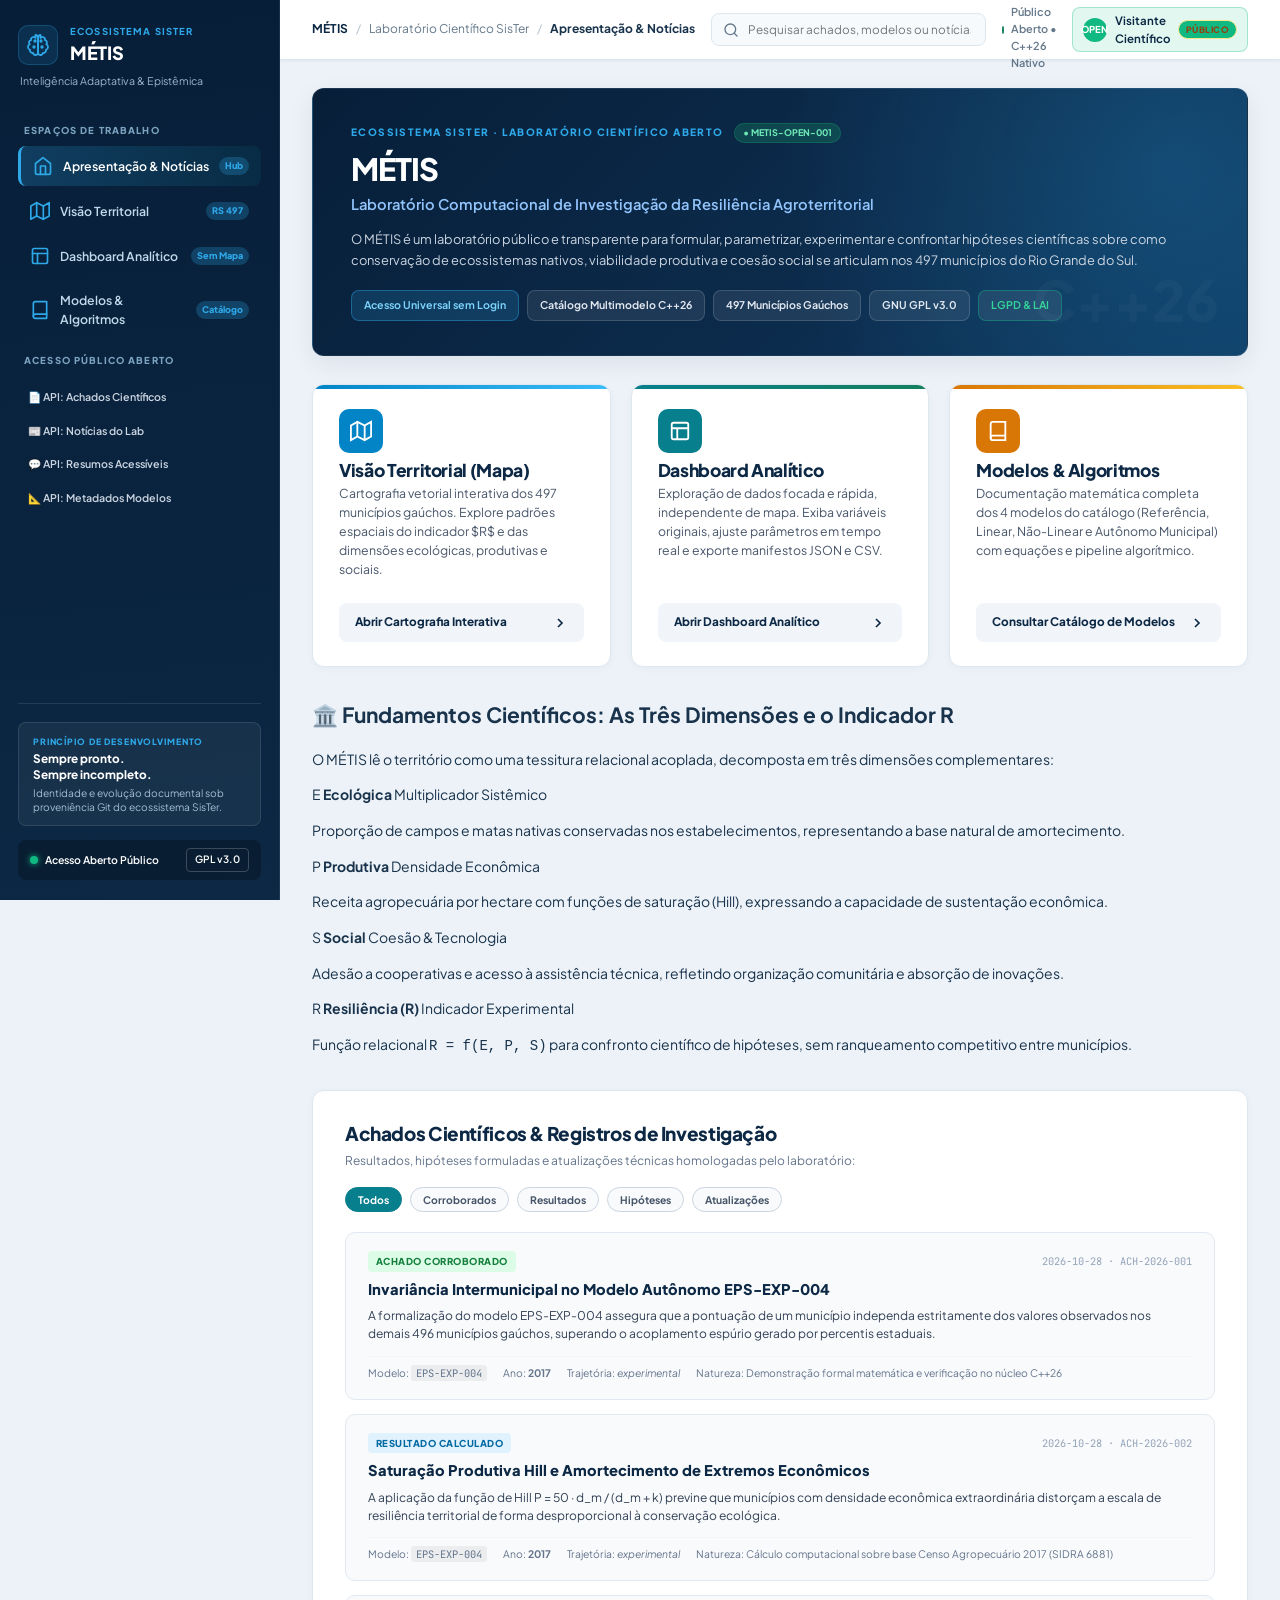
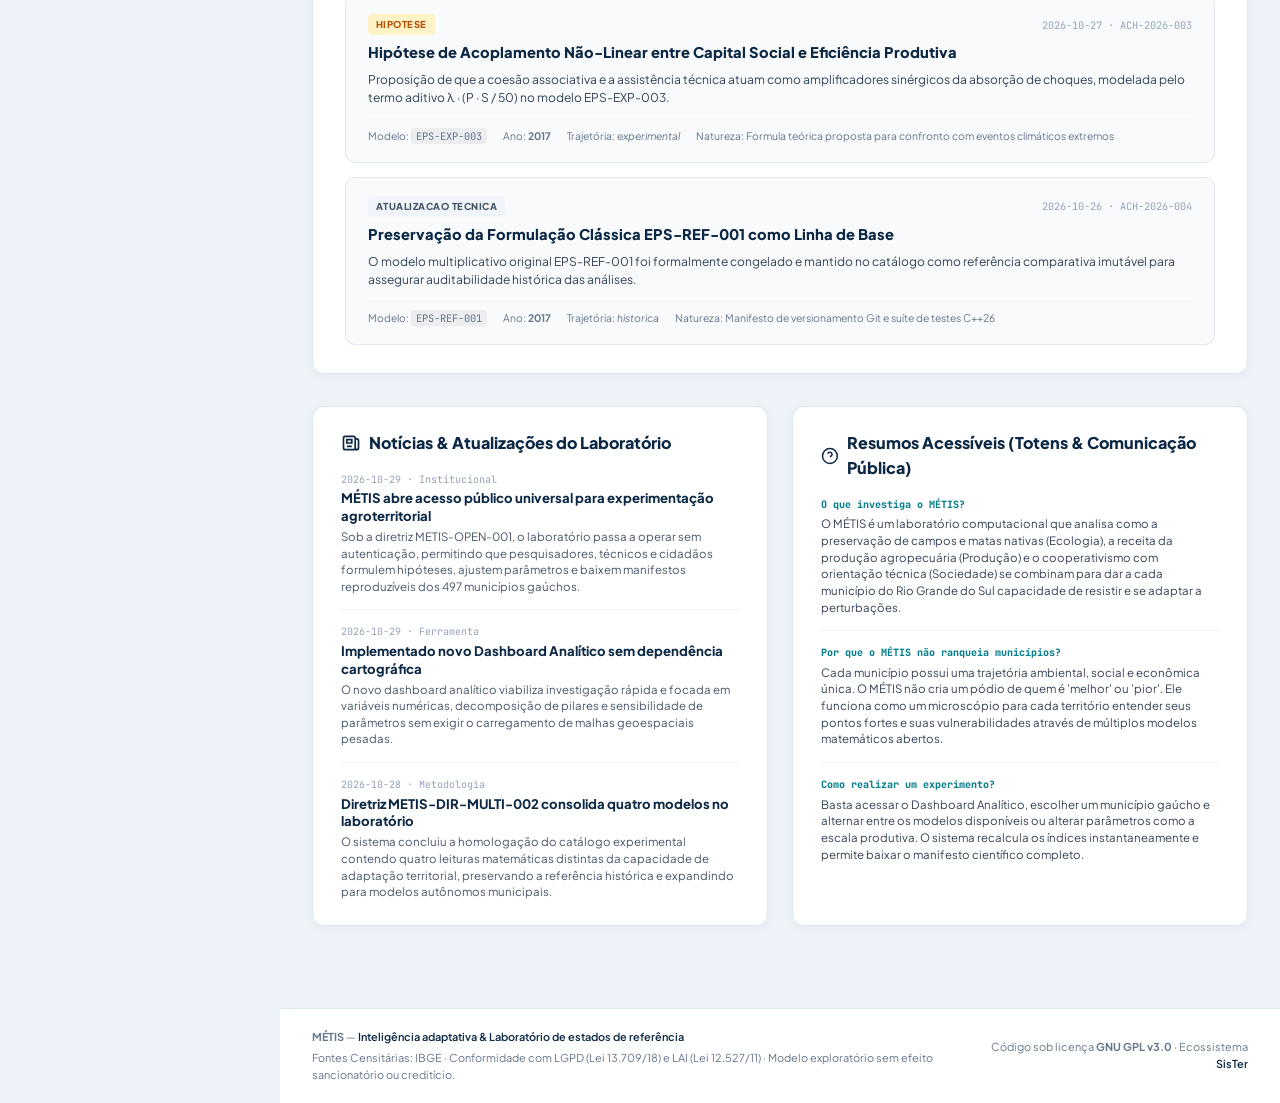
==== commit c472467d: "feat(persist): implantar persistencia versionada (PostgreSQL/PostGIS) e orquestrador unificado - Cri" ====
--- a/web/index.html
+++ b/web/index.html
@@ -398,7 +398,7 @@
             <line x1="21" y1="21" x2="16.65" y2="16.65"/>
           </svg>
         </span>
-        <input type="text" id="portal-search-input" placeholder="Pesquisar achados, modelos ou notícias..." autocomplete="off"/>
+        <input type="text" id="portal-search-input" placeholder="Pesquisar achados, modelos ou notícias..." aria-label="Pesquisar achados, modelos ou notícias" autocomplete="off"/>
       </div>
 
       <div class="topbar-right">
@@ -434,6 +434,7 @@
             <span class="hero-pill">Catálogo Multimodelo C++26</span>
             <span class="hero-pill">497 Municípios Gaúchos</span>
             <span class="hero-pill">GNU GPL v3.0</span>
+            <span class="hero-pill" style="border-color: rgba(16, 185, 129, 0.4); color: #34d399;">LGPD &amp; LAI</span>
           </div>
         </div>
       </section>
@@ -578,8 +579,11 @@
     <footer class="app-footer">
       <div>
         <strong>MÉTIS</strong> — <em>Inteligência adaptativa &amp; Laboratório de estados de referência</em>
-      </div>
-      <div>
+        <div style="font-size: 0.78rem; color: #64748b; margin-top: 4px;">
+          Fontes Censitárias: IBGE · Conformidade com LGPD (Lei 13.709/18) e LAI (Lei 12.527/11) · Modelo exploratório sem efeito sancionatório ou creditício.
+        </div>
+      </div>
+      <div style="text-align: right;">
         Código sob licença <strong>GNU GPL v3.0</strong> · Ecossistema <em>SisTer</em>
       </div>
     </footer>
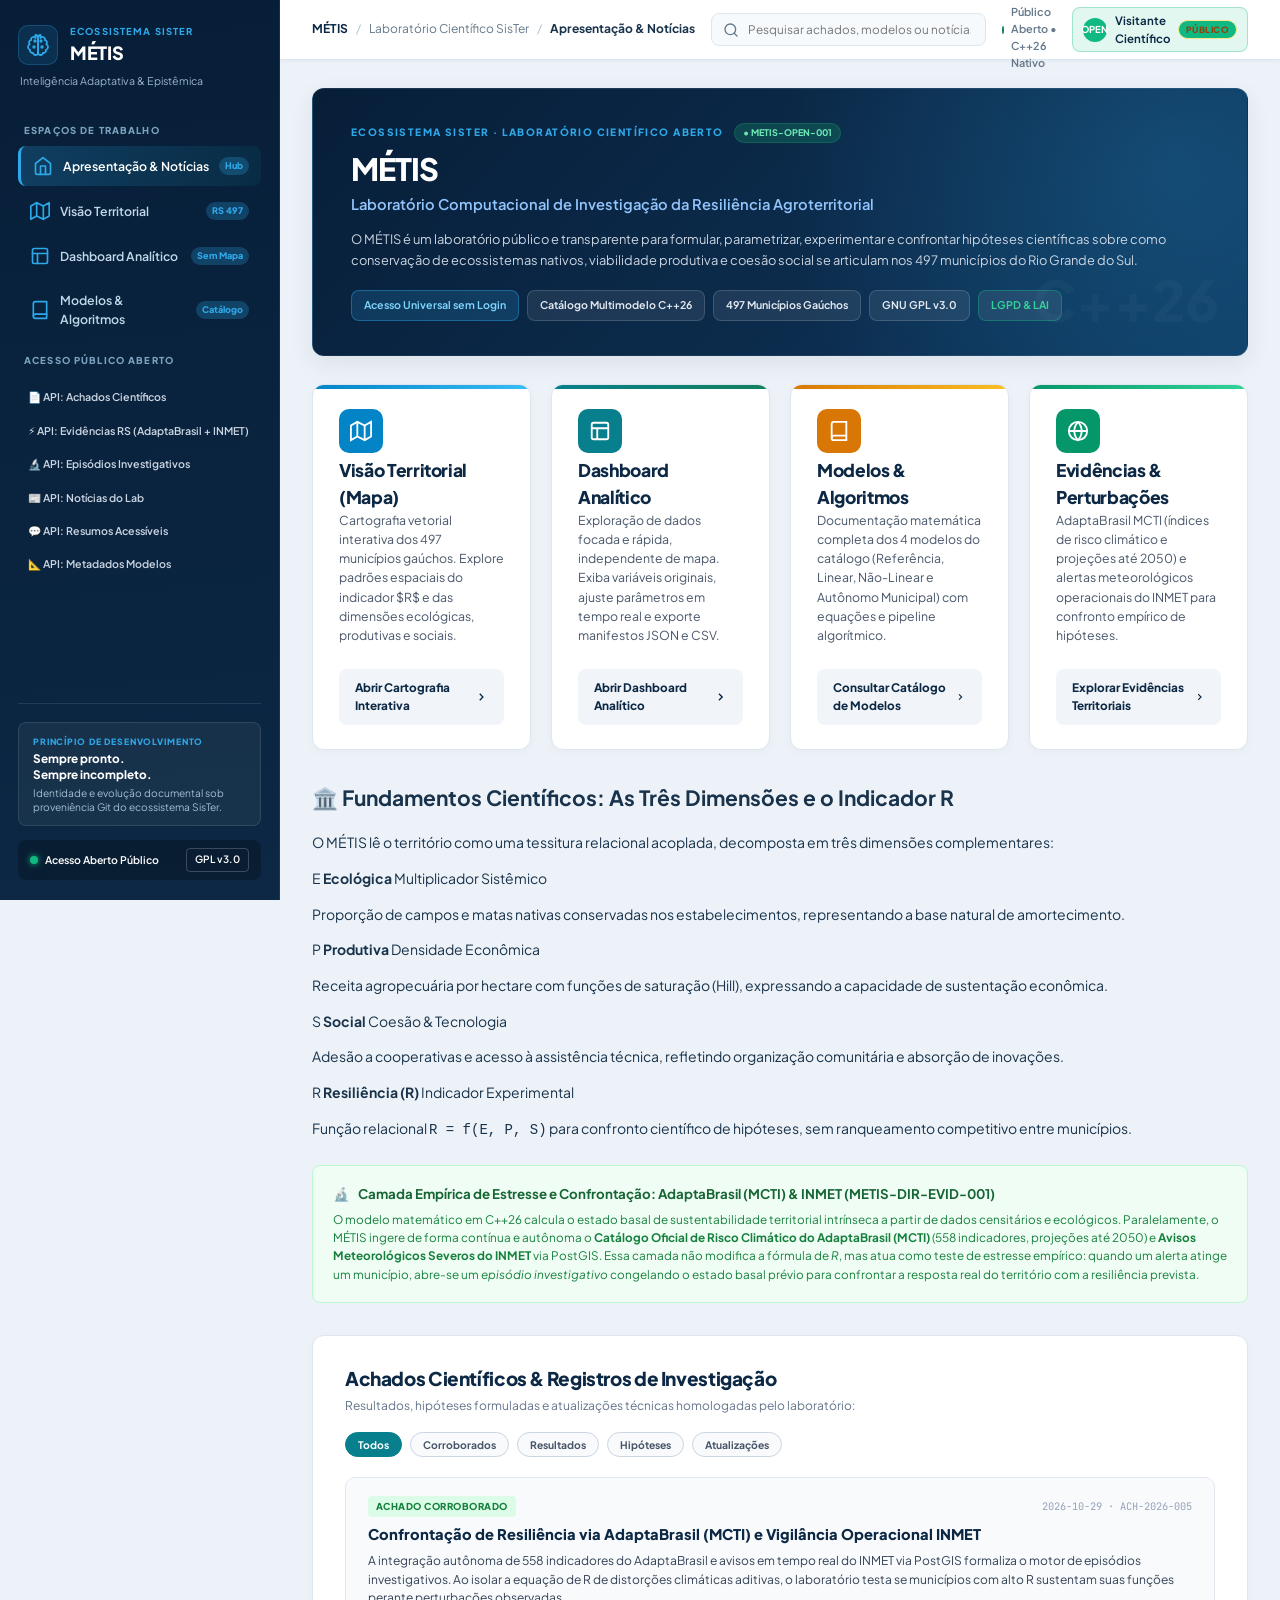
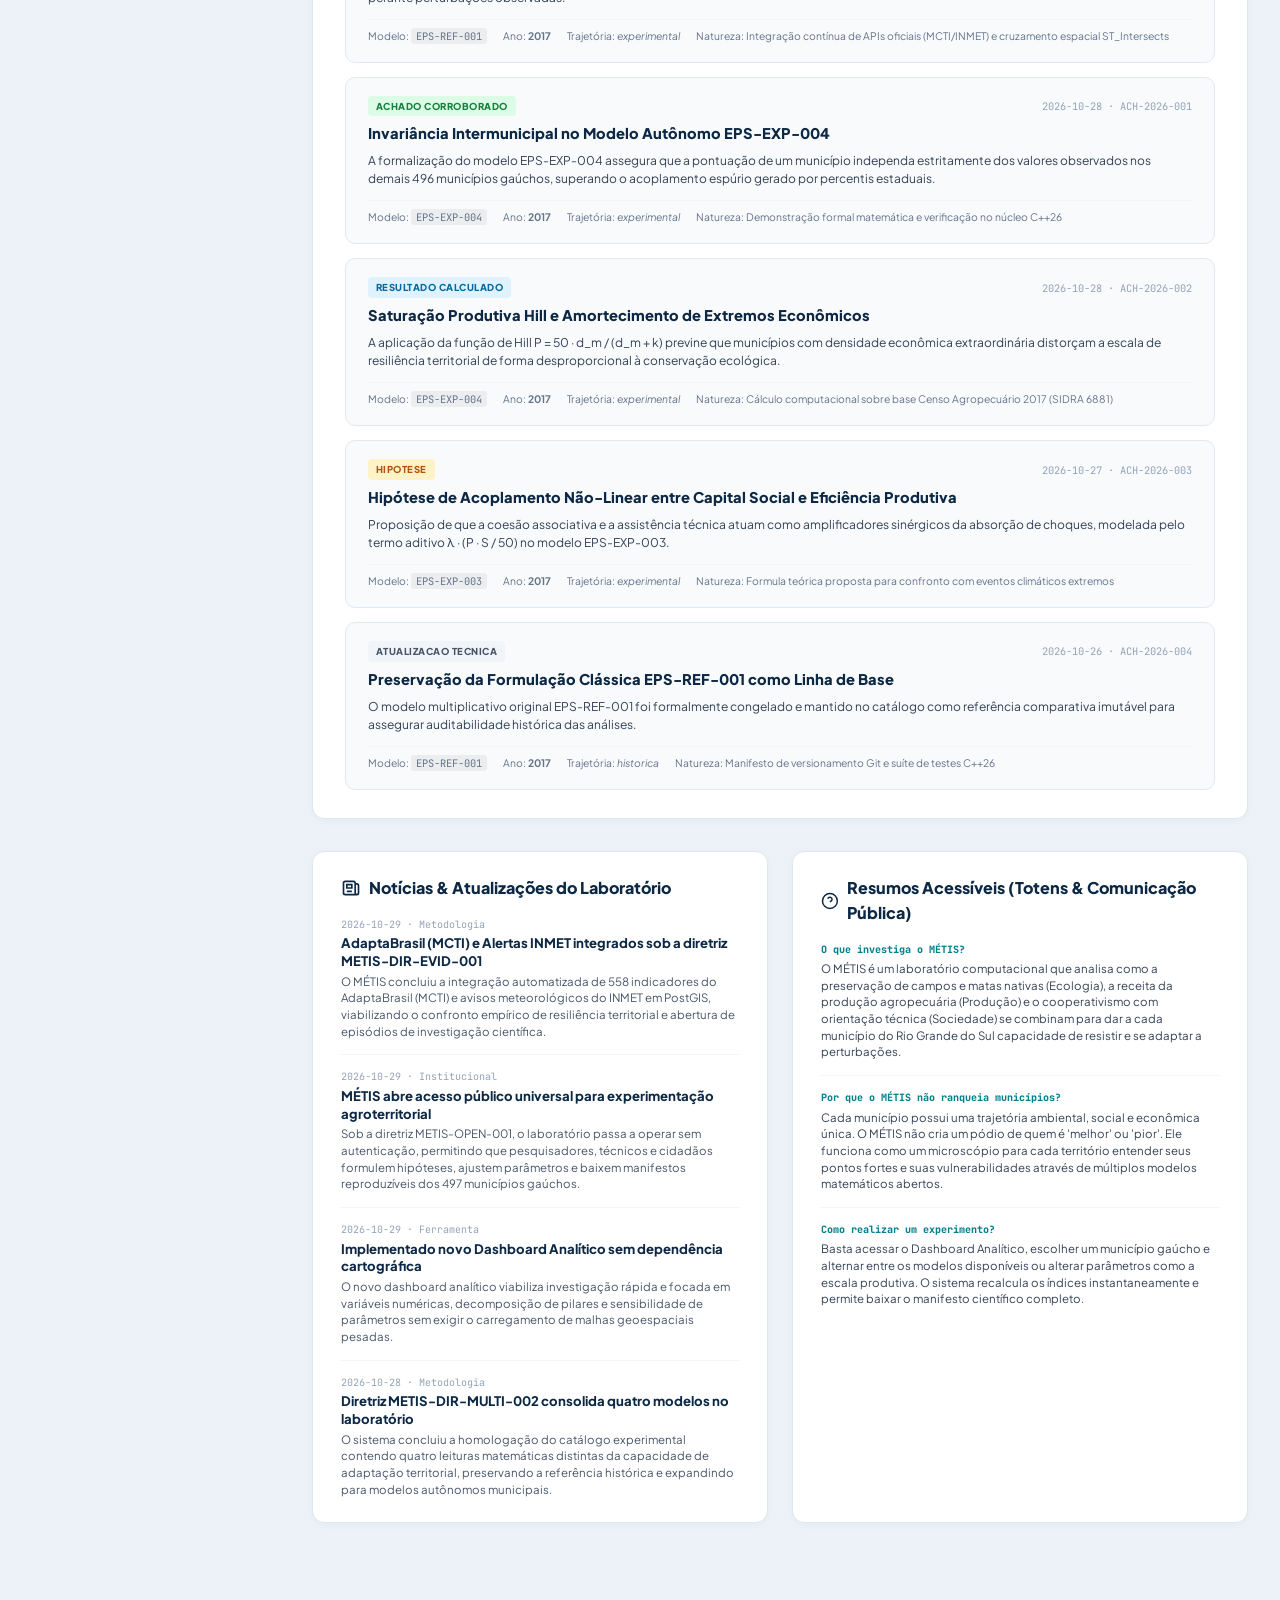
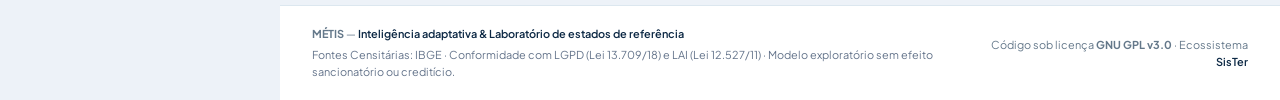
==== commit d8f53bde: "feat(ui): integrar adaptabrasil e inmet de forma proeminente em todas as interfaces do metis" ====
--- a/web/index.html
+++ b/web/index.html
@@ -11,7 +11,7 @@
     /* ESTILOS DO PORTAL PÚBLICO MÉTIS */
     .portal-tools-grid {
       display: grid;
-      grid-template-columns: repeat(3, 1fr);
+      grid-template-columns: repeat(4, 1fr);
       gap: 20px;
       margin-bottom: 32px;
     }
@@ -43,6 +43,7 @@
     .tool-gate-card.blue::before { background: linear-gradient(90deg, #0284c7, #38bdf8); }
     .tool-gate-card.teal::before { background: linear-gradient(90deg, #087f8c, #14805e); }
     .tool-gate-card.amber::before { background: linear-gradient(90deg, #d97706, #fbbf24); }
+    .tool-gate-card.emerald::before { background: linear-gradient(90deg, #059669, #34d399); }
 
     .tool-icon-wrap {
       width: 44px;
@@ -57,6 +58,7 @@
     .tool-icon-wrap.blue { background: #0284c7; }
     .tool-icon-wrap.teal { background: #087f8c; }
     .tool-icon-wrap.amber { background: #d97706; }
+    .tool-icon-wrap.emerald { background: #059669; }
 
     .tool-gate-card h3 {
       font-size: 1.25rem;
@@ -271,7 +273,10 @@
       margin: 0;
     }
 
-    @media (max-width: 990px) {
+    @media (max-width: 1200px) {
+      .portal-tools-grid { grid-template-columns: repeat(2, 1fr); }
+    }
+    @media (max-width: 768px) {
       .portal-tools-grid { grid-template-columns: 1fr; }
       .portal-bottom-grid { grid-template-columns: 1fr; }
     }
@@ -351,6 +356,12 @@
       <a class="sidebar-doc-link" href="api/public/achados.json" target="_blank">
         <span>📄 API: Achados Científicos</span>
       </a>
+      <a class="sidebar-doc-link" href="api/public/evidencias_rs.json" target="_blank">
+        <span>⚡ API: Evidências RS (AdaptaBrasil + INMET)</span>
+      </a>
+      <a class="sidebar-doc-link" href="api/public/episodios_rs.json" target="_blank">
+        <span>🔬 API: Episódios Investigativos</span>
+      </a>
       <a class="sidebar-doc-link" href="api/public/noticias.json" target="_blank">
         <span>📰 API: Notícias do Lab</span>
       </a>
@@ -488,6 +499,22 @@
             <svg width="16" height="16" viewBox="0 0 24 24" fill="none" stroke="currentColor" stroke-width="2.5"><polyline points="9 18 15 12 9 6"/></svg>
           </a>
         </article>
+
+        <article class="tool-gate-card emerald">
+          <div>
+            <div class="tool-icon-wrap emerald">
+              <svg width="22" height="22" viewBox="0 0 24 24" fill="none" stroke="currentColor" stroke-width="2"><circle cx="12" cy="12" r="10"/><path d="M12 2a14.5 14.5 0 0 0 0 20 14.5 14.5 0 0 0 0-20"/><path d="M2 12h20"/></svg>
+            </div>
+            <h3>Evidências &amp; Perturbações</h3>
+            <p>
+              AdaptaBrasil MCTI (índices de risco climático e projeções até 2050) e alertas meteorológicos operacionais do INMET para confronto empírico de hipóteses.
+            </p>
+          </div>
+          <a href="mapa.html" class="tool-action-btn">
+            <span>Explorar Evidências Territoriais</span>
+            <svg width="16" height="16" viewBox="0 0 24 24" fill="none" stroke="currentColor" stroke-width="2.5"><polyline points="9 18 15 12 9 6"/></svg>
+          </a>
+        </article>
       </section>
 
       <!-- OS 4 ELEMENTOS CONCEITUAIS DO MÉTIS -->
@@ -525,6 +552,16 @@
             <span class="elem-role">Indicador Experimental</span>
             <p>Função relacional <code>R = f(E, P, S)</code> para confronto científico de hipóteses, sem ranqueamento competitivo entre municípios.</p>
           </div>
+        </div>
+
+        <div style="margin-top: 24px; padding: 18px 20px; background: #f0fdf4; border: 1px solid #bbf7d0; border-radius: 8px;">
+          <h4 style="margin: 0 0 6px; color: #166534; font-size: 0.95rem; display: flex; align-items: center; gap: 8px;">
+            <span>🔬</span>
+            <span>Camada Empírica de Estresse e Confrontação: AdaptaBrasil (MCTI) &amp; INMET (METIS-DIR-EVID-001)</span>
+          </h4>
+          <p style="margin: 0; font-size: 0.84rem; color: #15803d; line-height: 1.55;">
+            O modelo matemático em C++26 calcula o estado basal de sustentabilidade territorial intrínseca a partir de dados censitários e ecológicos. Paralelamente, o MÉTIS ingere de forma contínua e autônoma o <strong>Catálogo Oficial de Risco Climático do AdaptaBrasil (MCTI)</strong> (558 indicadores, projeções até 2050) e <strong>Avisos Meteorológicos Severos do INMET</strong> via PostGIS. Essa camada não modifica a fórmula de <em>R</em>, mas atua como teste de estresse empírico: quando um alerta atinge um município, abre-se um <em>episódio investigativo</em> congelando o estado basal prévio para confrontar a resposta real do território com a resiliência prevista.
+          </p>
         </div>
       </section>
 
--- a/web/style.css
+++ b/web/style.css
@@ -760,8 +760,14 @@
 
 .cartography-body {
   display: grid;
-  grid-template-columns: minmax(0, 1fr) 340px;
+  grid-template-columns: minmax(0, 1.15fr) minmax(430px, 480px);
   min-height: 580px;
+}
+
+@media (max-width: 1280px) {
+  .cartography-body {
+    grid-template-columns: minmax(0, 1fr) 410px;
+  }
 }
 
 .map-view-container {
@@ -1096,20 +1102,23 @@
 }
 .comp-tabs {
   display: flex;
-  gap: 4px;
+  flex-wrap: wrap;
+  gap: 3px;
   background: var(--bg);
-  padding: 2px;
+  padding: 3px;
   border-radius: var(--radius-sm);
 }
 .comp-tab-btn {
   background: none;
   border: none;
-  padding: 4px 8px;
-  font-size: 0.72rem;
+  padding: 4px 7px;
+  font-size: 0.70rem;
   font-weight: 700;
   color: var(--muted);
   border-radius: 4px;
   cursor: pointer;
+  white-space: nowrap;
+  flex-shrink: 0;
   transition: all 0.15s ease;
 }
 .comp-tab-btn:hover {
@@ -1119,6 +1128,175 @@
   background: var(--surface);
   color: var(--teal);
   box-shadow: 0 1px 3px rgba(0, 0, 0, 0.08);
+}
+
+.traj-delta-badge {
+  display: inline-flex;
+  align-items: center;
+  gap: 2px;
+  padding: 1px 5px;
+  border-radius: 4px;
+  font-size: 0.68rem;
+  font-weight: 750;
+  font-variant-numeric: tabular-nums;
+}
+.traj-delta-pos {
+  background: #ecfdf5;
+  color: #065f46;
+  border: 1px solid #a7f3d0;
+}
+.traj-delta-neg {
+  background: #fef2f2;
+  color: #991b1b;
+  border: 1px solid #fecaca;
+}
+.traj-delta-neutral {
+  background: #f1f5f9;
+  color: #475569;
+  border: 1px solid #e2e8f0;
+}
+.traj-summary-box {
+  background: #ffffff;
+  border: 1px solid var(--line);
+  border-left: 3px solid var(--teal);
+  padding: 8px 10px;
+  border-radius: var(--radius-sm);
+  font-size: 0.73rem;
+  line-height: 1.45;
+  color: var(--navy);
+}
+.frozen-params-banner {
+  background: #fefce8;
+  border: 1px solid #fef08a;
+  border-left: 3px solid #eab308;
+  color: #854d0e;
+  padding: 8px 10px;
+  border-radius: var(--radius-sm);
+  font-size: 0.73rem;
+  line-height: 1.4;
+  margin-bottom: 8px;
+}
+
+/* ÁREA E: EVIDÊNCIAS EPISTÊMICAS (AdaptaBrasil + INMET) */
+.evidence-section-block {
+  margin-bottom: 12px;
+}
+.evidence-block-header {
+  display: flex;
+  justify-content: space-between;
+  align-items: center;
+  margin-bottom: 6px;
+  padding-bottom: 4px;
+  border-bottom: 1px solid var(--line);
+}
+.evidence-block-title {
+  font-size: 0.76rem;
+  font-weight: 750;
+  color: var(--navy);
+  display: flex;
+  align-items: center;
+  gap: 5px;
+}
+.inmet-alert-card {
+  background: #ffffff;
+  border: 1px solid #fecaca;
+  border-left: 4px solid #ef4444;
+  border-radius: var(--radius-sm);
+  padding: 8px 10px;
+  margin-bottom: 6px;
+  font-size: 0.72rem;
+  line-height: 1.4;
+}
+.inmet-alert-card.warning-moderate {
+  border-left-color: #f97316;
+  border-color: #fed7aa;
+}
+.inmet-alert-card.warning-potential {
+  border-left-color: #eab308;
+  border-color: #fef08a;
+}
+.inmet-badge {
+  display: inline-block;
+  padding: 2px 6px;
+  border-radius: 4px;
+  font-size: 0.67rem;
+  font-weight: 750;
+  color: #ffffff;
+  margin-bottom: 4px;
+}
+.inmet-calm-box {
+  background: #f0fdf4;
+  border: 1px solid #bbf7d0;
+  border-left: 3px solid #22c55e;
+  color: #15803d;
+  padding: 8px 10px;
+  border-radius: var(--radius-sm);
+  font-size: 0.72rem;
+  line-height: 1.4;
+  display: flex;
+  align-items: center;
+  gap: 6px;
+}
+.climate-meter-row {
+  margin-bottom: 7px;
+}
+.climate-meter-label {
+  display: flex;
+  justify-content: space-between;
+  font-size: 0.71rem;
+  color: #334155;
+  margin-bottom: 2px;
+}
+.climate-bar-bg {
+  height: 6px;
+  background: #e2e8f0;
+  border-radius: 3px;
+  overflow: hidden;
+  position: relative;
+}
+.climate-bar-fill {
+  height: 100%;
+  border-radius: 3px;
+  transition: width 0.3s ease;
+}
+
+/* EPISÓDIOS INVESTIGATIVOS (METIS-DIR-EVID-001) */
+.episode-card {
+  background: #ffffff;
+  border: 1px solid #cbd5e1;
+  border-left: 4px solid #6366f1;
+  border-radius: var(--radius-sm);
+  padding: 9px 11px;
+  margin-bottom: 10px;
+  font-size: 0.72rem;
+  line-height: 1.45;
+}
+.episode-header-row {
+  display: flex;
+  justify-content: space-between;
+  align-items: center;
+  margin-bottom: 5px;
+}
+.episode-state-badge {
+  display: inline-flex;
+  align-items: center;
+  gap: 4px;
+  padding: 2px 7px;
+  border-radius: 4px;
+  font-size: 0.66rem;
+  font-weight: 750;
+  text-transform: uppercase;
+  background: #ede9fe;
+  color: #5b21b6;
+  border: 1px solid #ddd6fe;
+}
+.episode-hypothesis-box {
+  background: #f8fafc;
+  border: 1px solid #e2e8f0;
+  border-radius: 4px;
+  padding: 6px 8px;
+  margin-top: 6px;
+  font-size: 0.70rem;
 }
 
 .comp-detail-box {
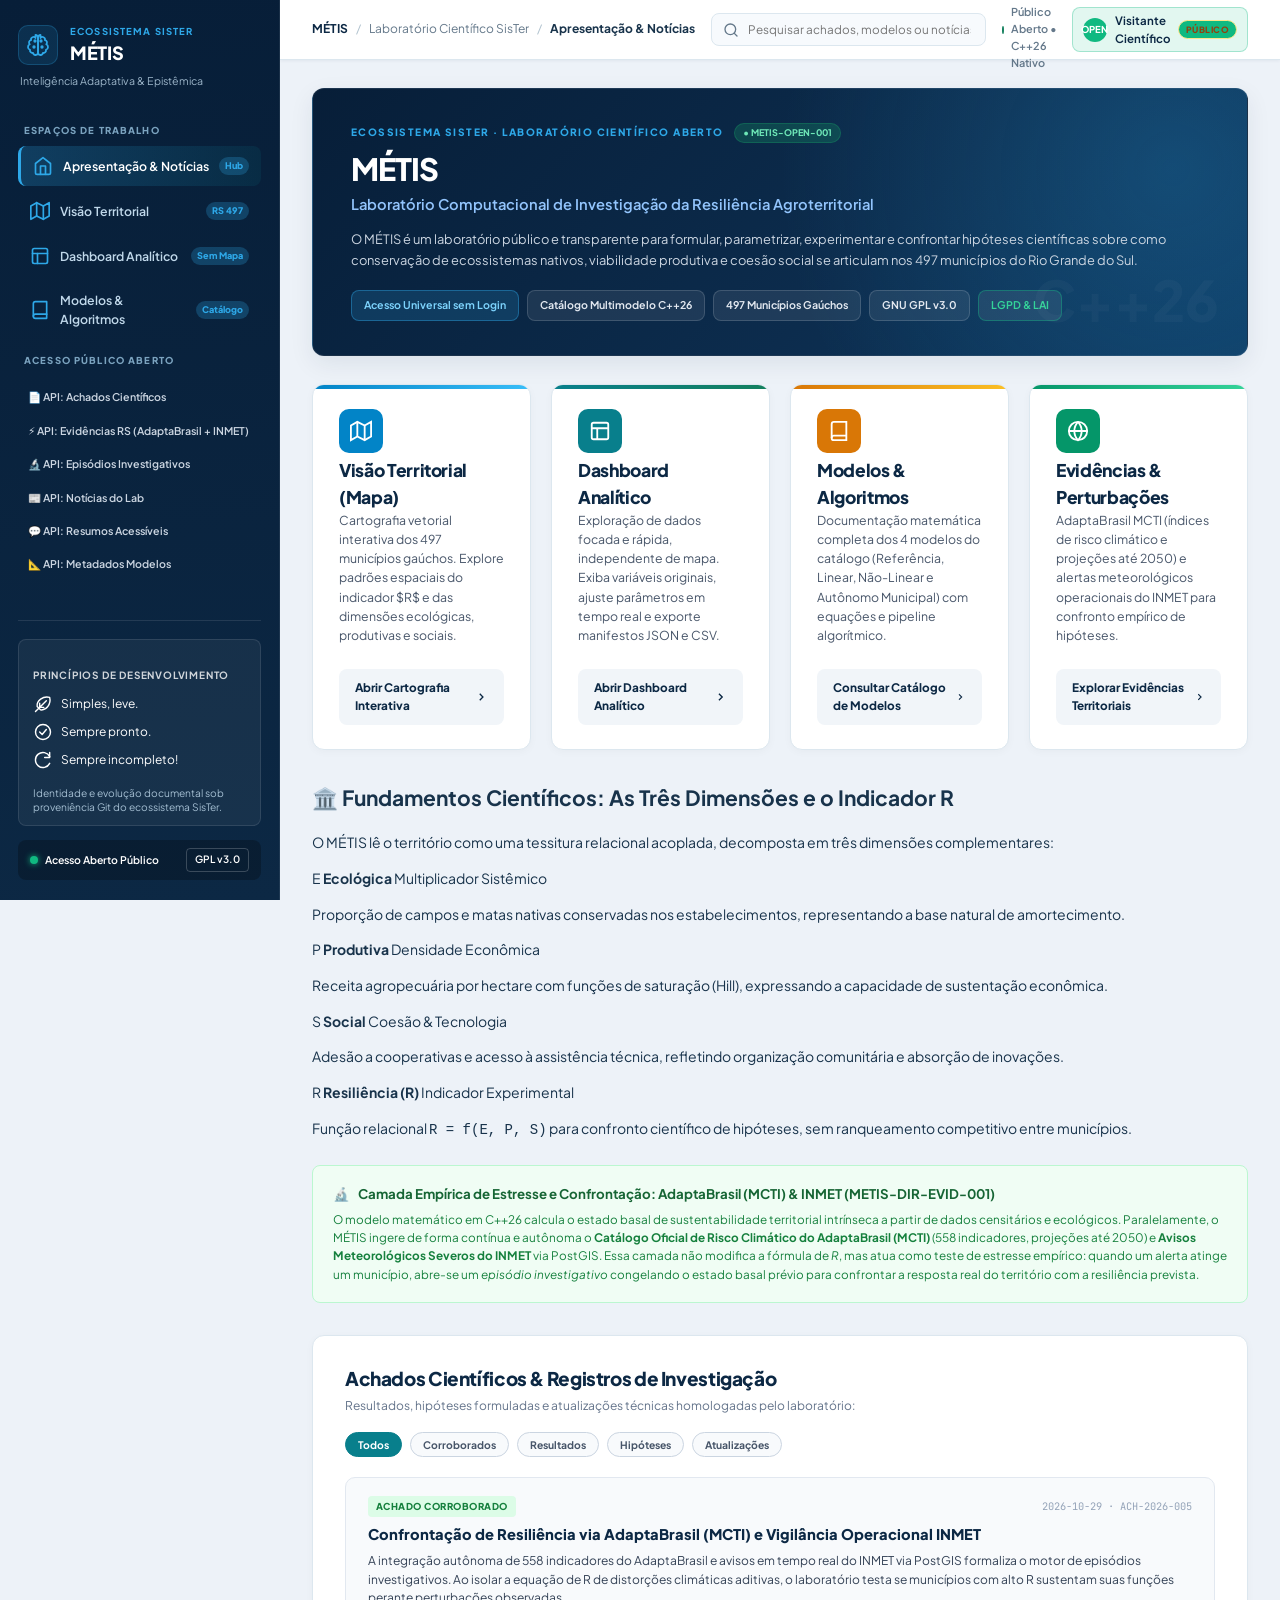
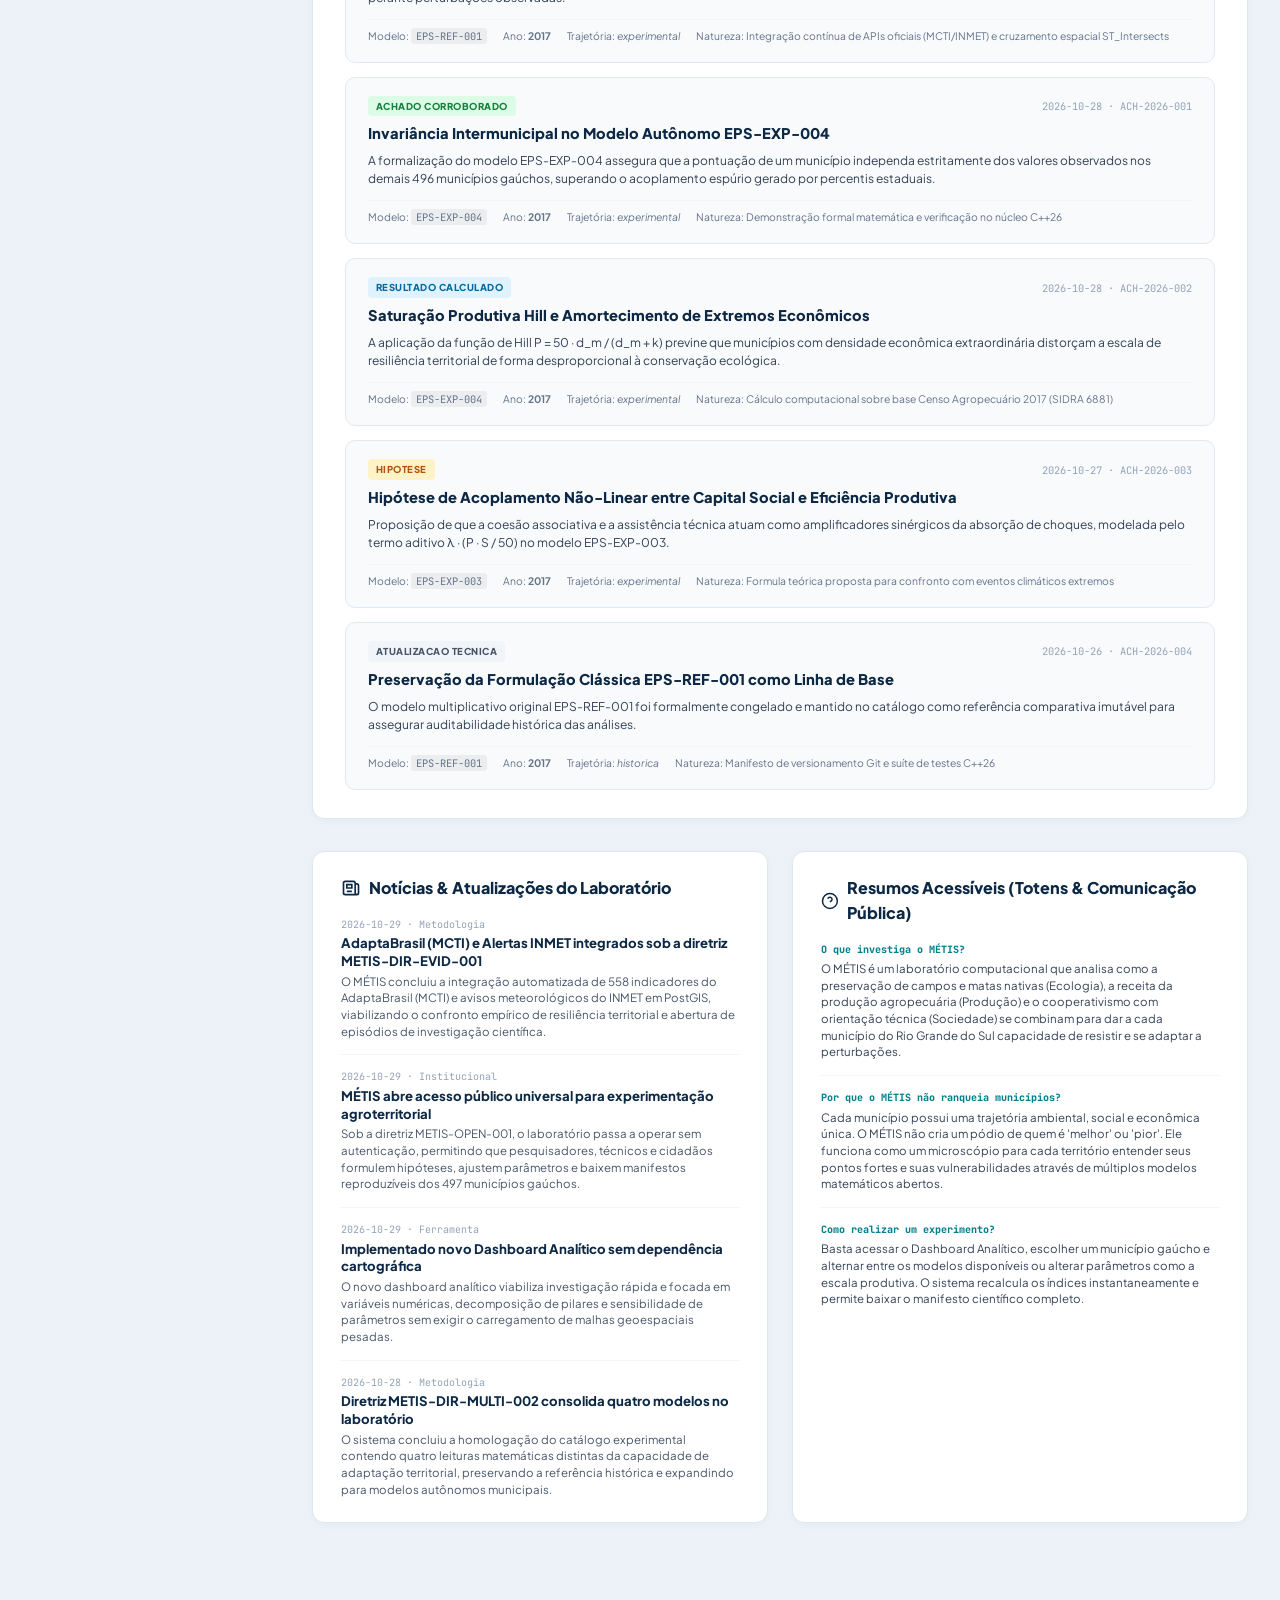
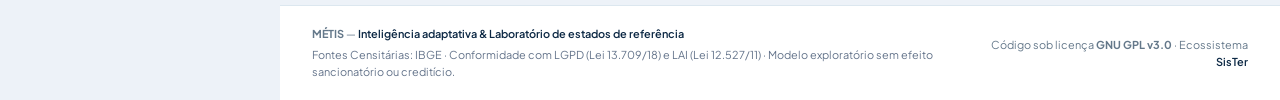
==== commit 8bb51e4c: "feat: add shared development principles and accessible symbols" ====
--- a/web/index.html
+++ b/web/index.html
@@ -281,6 +281,15 @@
       .portal-bottom-grid { grid-template-columns: 1fr; }
     }
   </style>
+<style>
+/* Princípios SisTer: compromissos de desenvolvimento, independentes da saúde do serviço. */
+.sister-principles{grid-column:1/-1;padding:16px 0;font:inherit;color:inherit}
+.sister-principles-title{display:block;font-size:10px;font-weight:700;letter-spacing:.08em;opacity:.8}
+.sister-principles-list{list-style:none!important;display:flex;flex-wrap:wrap;gap:10px 22px;margin:10px 0 0!important;padding:0!important}
+.sister-principles-list li{display:flex!important;align-items:center;gap:8px;font-size:12px;line-height:1.5;color:inherit}
+.sister-principles-list svg{display:block;width:20px!important;height:20px!important;flex:0 0 20px;fill:none!important;stroke:currentColor!important;stroke-width:1.7;stroke-linecap:round;stroke-linejoin:round}
+aside .sister-principles-list{display:grid;gap:8px}
+</style>
 </head>
 <body>
 
@@ -356,10 +365,10 @@
       <a class="sidebar-doc-link" href="api/public/achados.json" target="_blank">
         <span>📄 API: Achados Científicos</span>
       </a>
-      <a class="sidebar-doc-link" href="api/public/evidencias_rs.json" target="_blank">
+      <a class="sidebar-doc-link" href="api/v1/evidencias/resumo" target="_blank">
         <span>⚡ API: Evidências RS (AdaptaBrasil + INMET)</span>
       </a>
-      <a class="sidebar-doc-link" href="api/public/episodios_rs.json" target="_blank">
+      <a class="sidebar-doc-link" href="api/v1/inmet/historico" target="_blank">
         <span>🔬 API: Episódios Investigativos</span>
       </a>
       <a class="sidebar-doc-link" href="api/public/noticias.json" target="_blank">
@@ -375,8 +384,7 @@
 
     <div class="sidebar-bottom">
       <div class="side-note">
-        <small>PRINCÍPIO DE DESENVOLVIMENTO</small>
-        <strong>Sempre pronto.<br>Sempre incompleto.</strong>
+        <section class="sister-principles" aria-label="Princípios de desenvolvimento"><span class="sister-principles-title">PRINCÍPIOS DE DESENVOLVIMENTO</span><ul class="sister-principles-list"><li><svg viewBox="0 0 24 24" width="20" height="20" aria-hidden="true"><path d="M20 4C12 2 4 8 5 15l4 4c7 1 13-7 11-15Z"/><path d="M3 21 16 8M8 16v-5m0 5h5"/></svg><span>Simples, leve.</span></li><li><svg viewBox="0 0 24 24" width="20" height="20" aria-hidden="true"><circle cx="12" cy="12" r="9"/><path d="m8 12 3 3 5-6"/></svg><span>Sempre pronto.</span></li><li><svg viewBox="0 0 24 24" width="20" height="20" aria-hidden="true"><path d="M20 8a9 9 0 1 0 0 8"/><path d="M20 3v6h-6"/></svg><span>Sempre incompleto!</span></li></ul></section>
         <p>Identidade e evolução documental sob proveniência Git do ecossistema SisTer.</p>
       </div>
 
@@ -697,6 +705,16 @@
     });
   }
 
+  function escapeHtml(str) {
+    if (str == null) return '';
+    return String(str)
+      .replace(/&/g, '&amp;')
+      .replace(/</g, '&lt;')
+      .replace(/>/g, '&gt;')
+      .replace(/"/g, '&quot;')
+      .replace(/'/g, '&#39;');
+  }
+
   function renderAchados(cat, query = '') {
     const c = document.getElementById('findings-container');
     if (!c || !window.metisAchados) return;
@@ -717,16 +735,16 @@
     c.innerHTML = list.map(a => `
       <article class="finding-card">
         <div class="finding-top-row">
-          <span class="finding-badge ${a.categoria}">${a.categoria.replace('_', ' ')}</span>
-          <span class="finding-date">${a.data} · ${a.id}</span>
-        </div>
-        <h3 class="finding-title">${a.titulo}</h3>
-        <p class="finding-resumo">${a.resumo}</p>
+          <span class="finding-badge ${escapeHtml(a.categoria)}">${escapeHtml(a.categoria.replace('_', ' '))}</span>
+          <span class="finding-date">${escapeHtml(a.data)} · ${escapeHtml(a.id)}</span>
+        </div>
+        <h3 class="finding-title">${escapeHtml(a.titulo)}</h3>
+        <p class="finding-resumo">${escapeHtml(a.resumo)}</p>
         <div class="finding-meta-row">
-          <span>Modelo: <code>${a.modelo}</code></span>
-          <span>Ano: <strong>${a.ano_referencia}</strong></span>
-          <span>Trajetória: <em>${a.trajetoria}</em></span>
-          <span>Natureza: ${a.natureza_evidencia}</span>
+          <span>Modelo: <code>${escapeHtml(a.modelo)}</code></span>
+          <span>Ano: <strong>${escapeHtml(a.ano_referencia)}</strong></span>
+          <span>Trajetória: <em>${escapeHtml(a.trajetoria)}</em></span>
+          <span>Natureza: ${escapeHtml(a.natureza_evidencia)}</span>
         </div>
       </article>
     `).join('');
--- a/web/style.css
+++ b/web/style.css
@@ -827,6 +827,12 @@
   stroke-width: 1.8;
   filter: brightness(1.28);
 }
+.map-municipality:focus-visible {
+  outline: none;
+  stroke: #38bdf8 !important;
+  stroke-width: 2.5;
+  filter: drop-shadow(0 0 8px #38bdf8) brightness(1.3);
+}
 .map-municipality.active {
   stroke: #38bdf8 !important;
   stroke-width: 2.8;
@@ -1309,6 +1315,123 @@
   gap: 10px;
   font-size: 0.76rem;
 }
+
+body.modal-open { overflow: hidden; }
+.evidence-modal[hidden] { display: none; }
+.evidence-modal {
+  position: fixed;
+  inset: 0;
+  z-index: 2000;
+  display: grid;
+  place-items: center;
+  padding: 24px;
+}
+.evidence-modal-backdrop {
+  position: absolute;
+  inset: 0;
+  background: rgba(3, 15, 30, .72);
+  backdrop-filter: blur(3px);
+}
+.evidence-modal-dialog {
+  position: relative;
+  width: min(920px, 96vw);
+  max-height: min(88vh, 900px);
+  overflow: hidden;
+  display: flex;
+  flex-direction: column;
+  background: #fff;
+  border: 1px solid #cbd5e1;
+  border-radius: 14px;
+  box-shadow: 0 24px 70px rgba(2, 15, 35, .38);
+}
+.evidence-modal-header {
+  flex: 0 0 auto;
+  display: flex;
+  justify-content: space-between;
+  align-items: flex-start;
+  gap: 20px;
+  padding: 18px 22px 15px;
+  border-bottom: 1px solid #e2e8f0;
+  background: linear-gradient(135deg, #f8fafc, #eef6f7);
+}
+.evidence-modal-eyebrow {
+  color: var(--teal);
+  font-size: .66rem;
+  font-weight: 800;
+  letter-spacing: .1em;
+  text-transform: uppercase;
+}
+.evidence-modal-header h2 {
+  color: var(--navy);
+  font-size: 1.2rem;
+  margin: 3px 0 2px;
+}
+.evidence-modal-header p {
+  color: #64748b;
+  font-size: .72rem;
+  margin: 0;
+}
+.evidence-modal-close {
+  width: 34px;
+  height: 34px;
+  flex: 0 0 auto;
+  border: 1px solid #cbd5e1;
+  border-radius: 8px;
+  background: #fff;
+  color: #334155;
+  cursor: pointer;
+  font-size: 1.45rem;
+  line-height: 1;
+}
+.evidence-modal-close:hover { background: #f1f5f9; color: #0f172a; }
+.evidence-modal-content {
+  min-height: 0;
+  overflow-y: auto;
+  overscroll-behavior: contain;
+  padding: 18px 22px 24px;
+  background: #f8fafc;
+  font-size: .78rem;
+}
+.evidence-loading, .evidence-load-error {
+  margin: 18px;
+  padding: 16px;
+  border: 1px solid #cbd5e1;
+  border-radius: 8px;
+  background: #fff;
+  color: #475569;
+  text-align: center;
+}
+.evidence-load-error { border-color: #fecaca; color: #b91c1c; }
+.evidence-history-section {
+  margin-top: 14px;
+  padding-top: 12px;
+  border-top: 1px solid #cbd5e1;
+}
+.evidence-history-item {
+  margin: 7px 0;
+  padding: 9px 11px;
+  border: 1px solid #e2e8f0;
+  border-radius: 6px;
+  background: #fff;
+  color: #475569;
+  font-size: .7rem;
+  line-height: 1.45;
+}
+.evidence-history-item strong { color: var(--navy); }
+
+@media (max-width: 640px) {
+  .evidence-modal { padding: 0; }
+  .evidence-modal-dialog {
+    width: 100vw;
+    max-height: 100dvh;
+    height: 100dvh;
+    border-radius: 0;
+  }
+  .evidence-modal-header, .evidence-modal-content {
+    padding-left: 14px;
+    padding-right: 14px;
+  }
+}
 .comp-empty-hint {
   color: var(--muted);
   font-size: 0.74rem;
@@ -1812,6 +1935,178 @@
 }
 
 /* RESPONSIVIDADE */
+.inmet-refresh-row {
+  display: flex;
+  flex-direction: column;
+  align-items: flex-start;
+  gap: 5px;
+  margin-top: 9px;
+}
+.inmet-refresh-btn {
+  border: 1px solid #fed7aa;
+  border-radius: 6px;
+  background: #fff7ed;
+  color: #9a3412;
+  cursor: pointer;
+  font-size: .68rem;
+  font-weight: 750;
+  padding: 5px 8px;
+}
+.inmet-refresh-btn:disabled { cursor: wait; opacity: .6; }
+.inmet-freshness { color: #64748b; font-size: .62rem; line-height: 1.3; }
+.inmet-freshness.stale { color: #b91c1c; font-weight: 750; }
+.inmet-freshness.fresh { color: #047857; }
+
+/* BARRA DE SELEÇÃO E FILTRO DE ALERTAS INMET NO MAPA */
+.inmet-filter-toolbar {
+  display: flex;
+  align-items: center;
+  justify-content: space-between;
+  gap: 12px;
+  padding: 10px 24px;
+  background: #fff7ed;
+  border-bottom: 1px solid #fed7aa;
+  flex-wrap: wrap;
+  transition: all 0.2s ease;
+}
+
+.inmet-filter-main {
+  display: flex;
+  align-items: center;
+  gap: 10px;
+  flex: 1 1 auto;
+  min-width: 260px;
+}
+
+.inmet-filter-label {
+  display: inline-flex;
+  align-items: center;
+  gap: 6px;
+  font-size: 0.78rem;
+  color: #9a3412;
+  font-weight: 700;
+  white-space: nowrap;
+}
+
+.inmet-pulse-dot {
+  width: 8px;
+  height: 8px;
+  border-radius: 50%;
+  background: #ea580c;
+  box-shadow: 0 0 0 0 rgba(234, 88, 12, 0.7);
+  animation: inmetPulse 2s infinite;
+}
+
+@keyframes inmetPulse {
+  0% {
+    transform: scale(0.95);
+    box-shadow: 0 0 0 0 rgba(234, 88, 12, 0.7);
+  }
+  70% {
+    transform: scale(1);
+    box-shadow: 0 0 0 6px rgba(234, 88, 12, 0);
+  }
+  100% {
+    transform: scale(0.95);
+    box-shadow: 0 0 0 0 rgba(234, 88, 12, 0);
+  }
+}
+
+.inmet-alert-select {
+  flex: 1 1 360px;
+  max-width: 660px;
+  font-size: 0.78rem;
+  font-weight: 600;
+  color: #1e293b;
+  background: #ffffff;
+  border: 1px solid #fdba74;
+  border-radius: var(--radius-sm, 6px);
+  padding: 6px 10px;
+  cursor: pointer;
+  outline: none;
+  box-shadow: 0 1px 2px rgba(0, 0, 0, 0.04);
+  transition: border-color 0.15s ease, box-shadow 0.15s ease;
+}
+
+.inmet-alert-select:focus {
+  border-color: #ea580c;
+  box-shadow: 0 0 0 3px rgba(234, 88, 12, 0.15);
+}
+
+.inmet-alert-select optgroup {
+  font-weight: 800;
+  color: #64748b;
+  font-size: 0.74rem;
+  background: #f8fafc;
+}
+
+.inmet-alert-select option {
+  font-weight: 500;
+  color: #0f172a;
+  padding: 4px;
+}
+
+.inmet-alert-details {
+  display: inline-flex;
+  align-items: center;
+  gap: 10px;
+  flex-wrap: wrap;
+}
+
+.inmet-selected-badge {
+  display: inline-flex;
+  align-items: center;
+  gap: 4px;
+  font-size: 0.72rem;
+  font-weight: 800;
+  padding: 3px 8px;
+  border-radius: 4px;
+  text-transform: uppercase;
+  letter-spacing: 0.02em;
+}
+
+.inmet-selected-badge.grande-perigo {
+  background: #fee2e2;
+  color: #991b1b;
+  border: 1px solid #fca5a5;
+}
+
+.inmet-selected-badge.perigo {
+  background: #ffedd5;
+  color: #9a3412;
+  border: 1px solid #fdba74;
+}
+
+.inmet-selected-badge.perigo-potencial {
+  background: #fef9c3;
+  color: #854d0e;
+  border: 1px solid #fde047;
+}
+
+.inmet-selected-meta {
+  font-size: 0.72rem;
+  color: #64748b;
+  font-weight: 600;
+}
+
+.inmet-btn-ver-todos {
+  background: #ffffff;
+  color: #9a3412;
+  border: 1px solid #fdba74;
+  border-radius: 4px;
+  padding: 3px 8px;
+  font-size: 0.70rem;
+  font-weight: 700;
+  cursor: pointer;
+  transition: all 0.15s ease;
+}
+
+.inmet-btn-ver-todos:hover {
+  background: #fff7ed;
+  border-color: #ea580c;
+  color: #7c2d12;
+}
+
 @media (max-width: 1100px) {
   .shell {
     grid-template-columns: 1fr;
